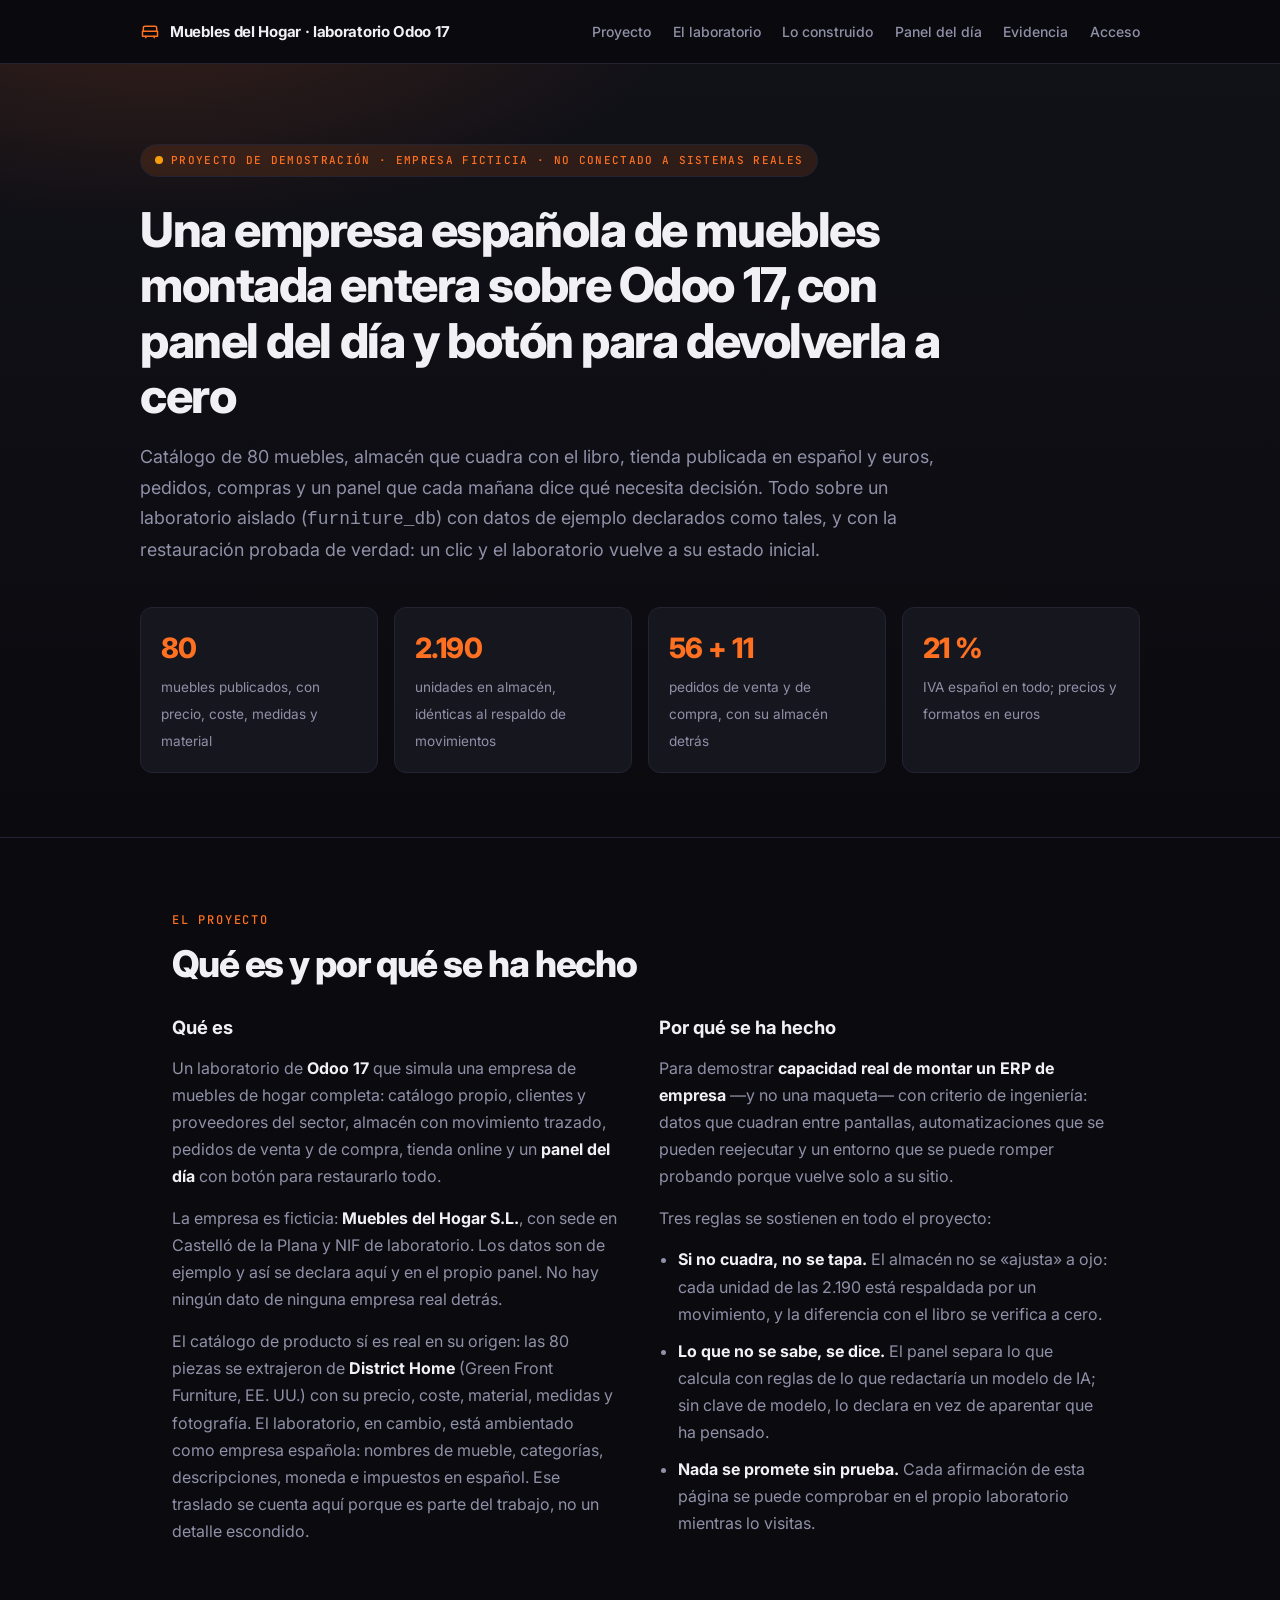
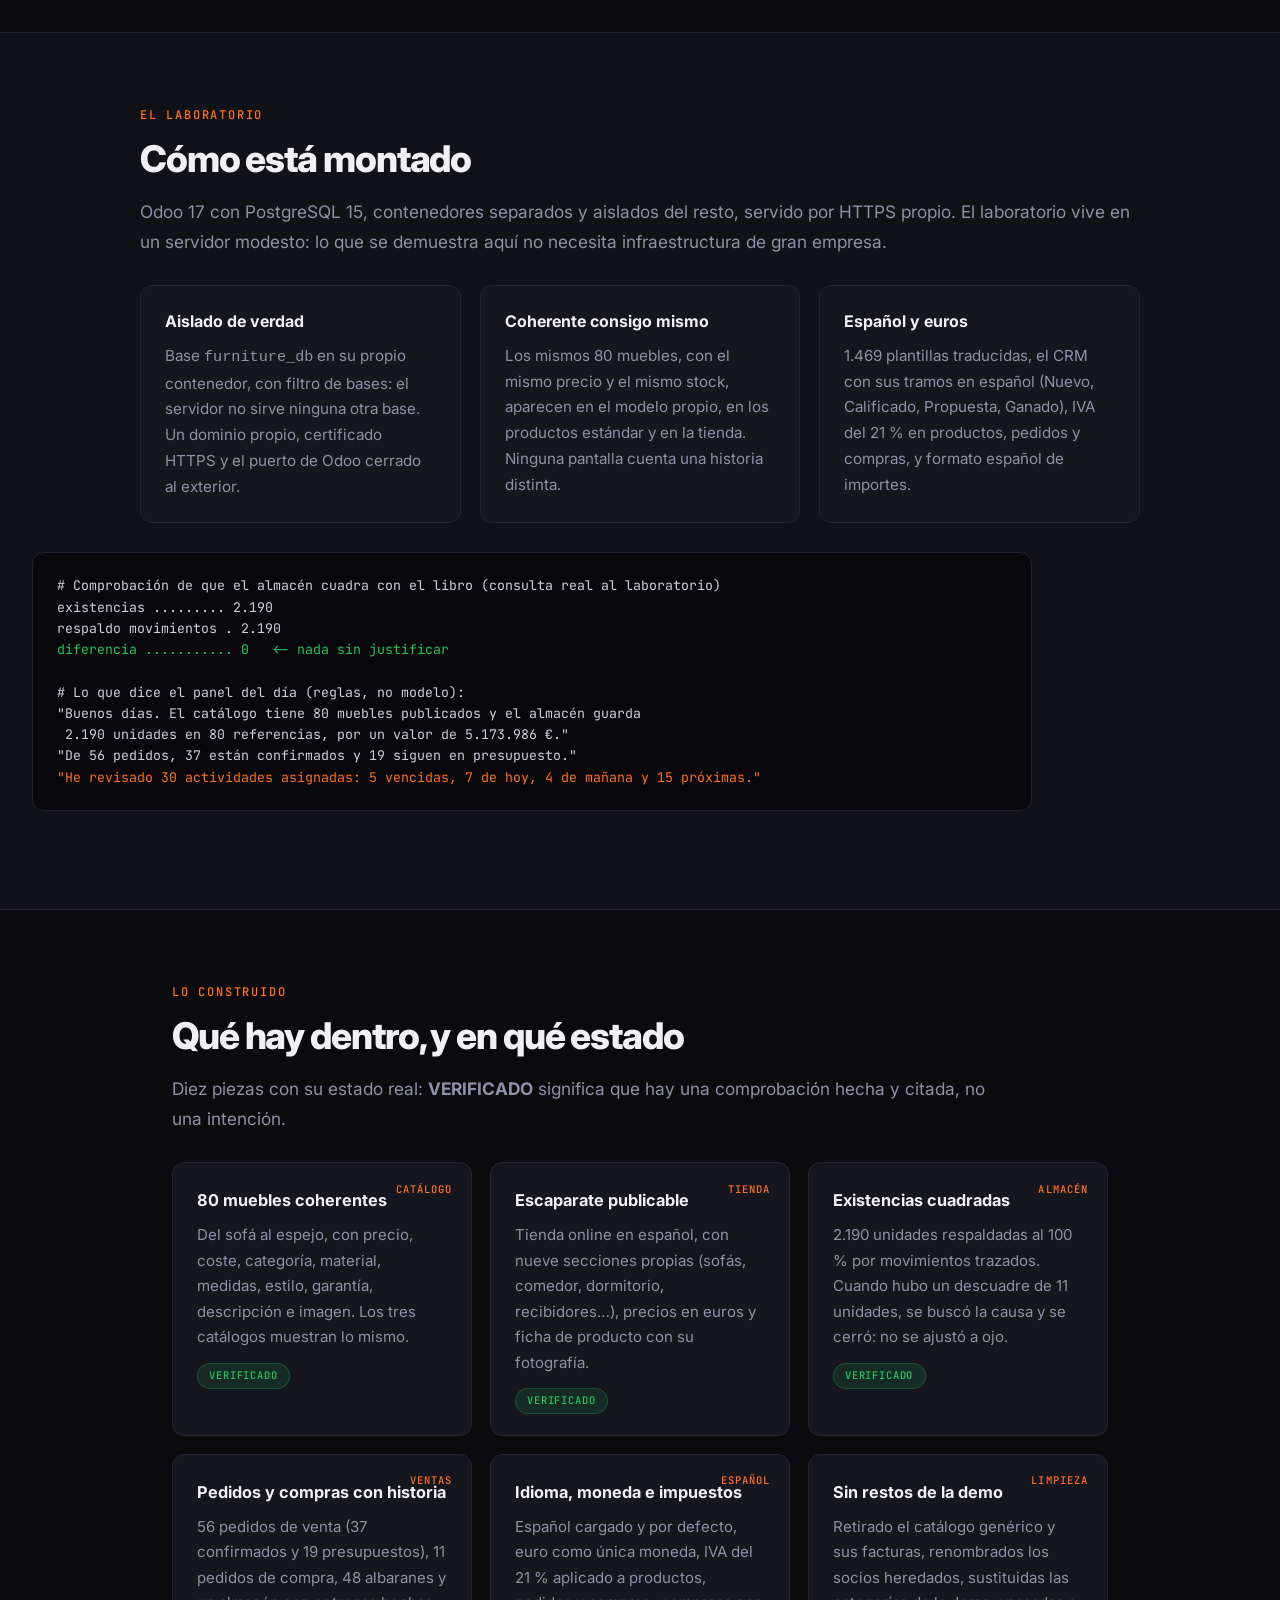
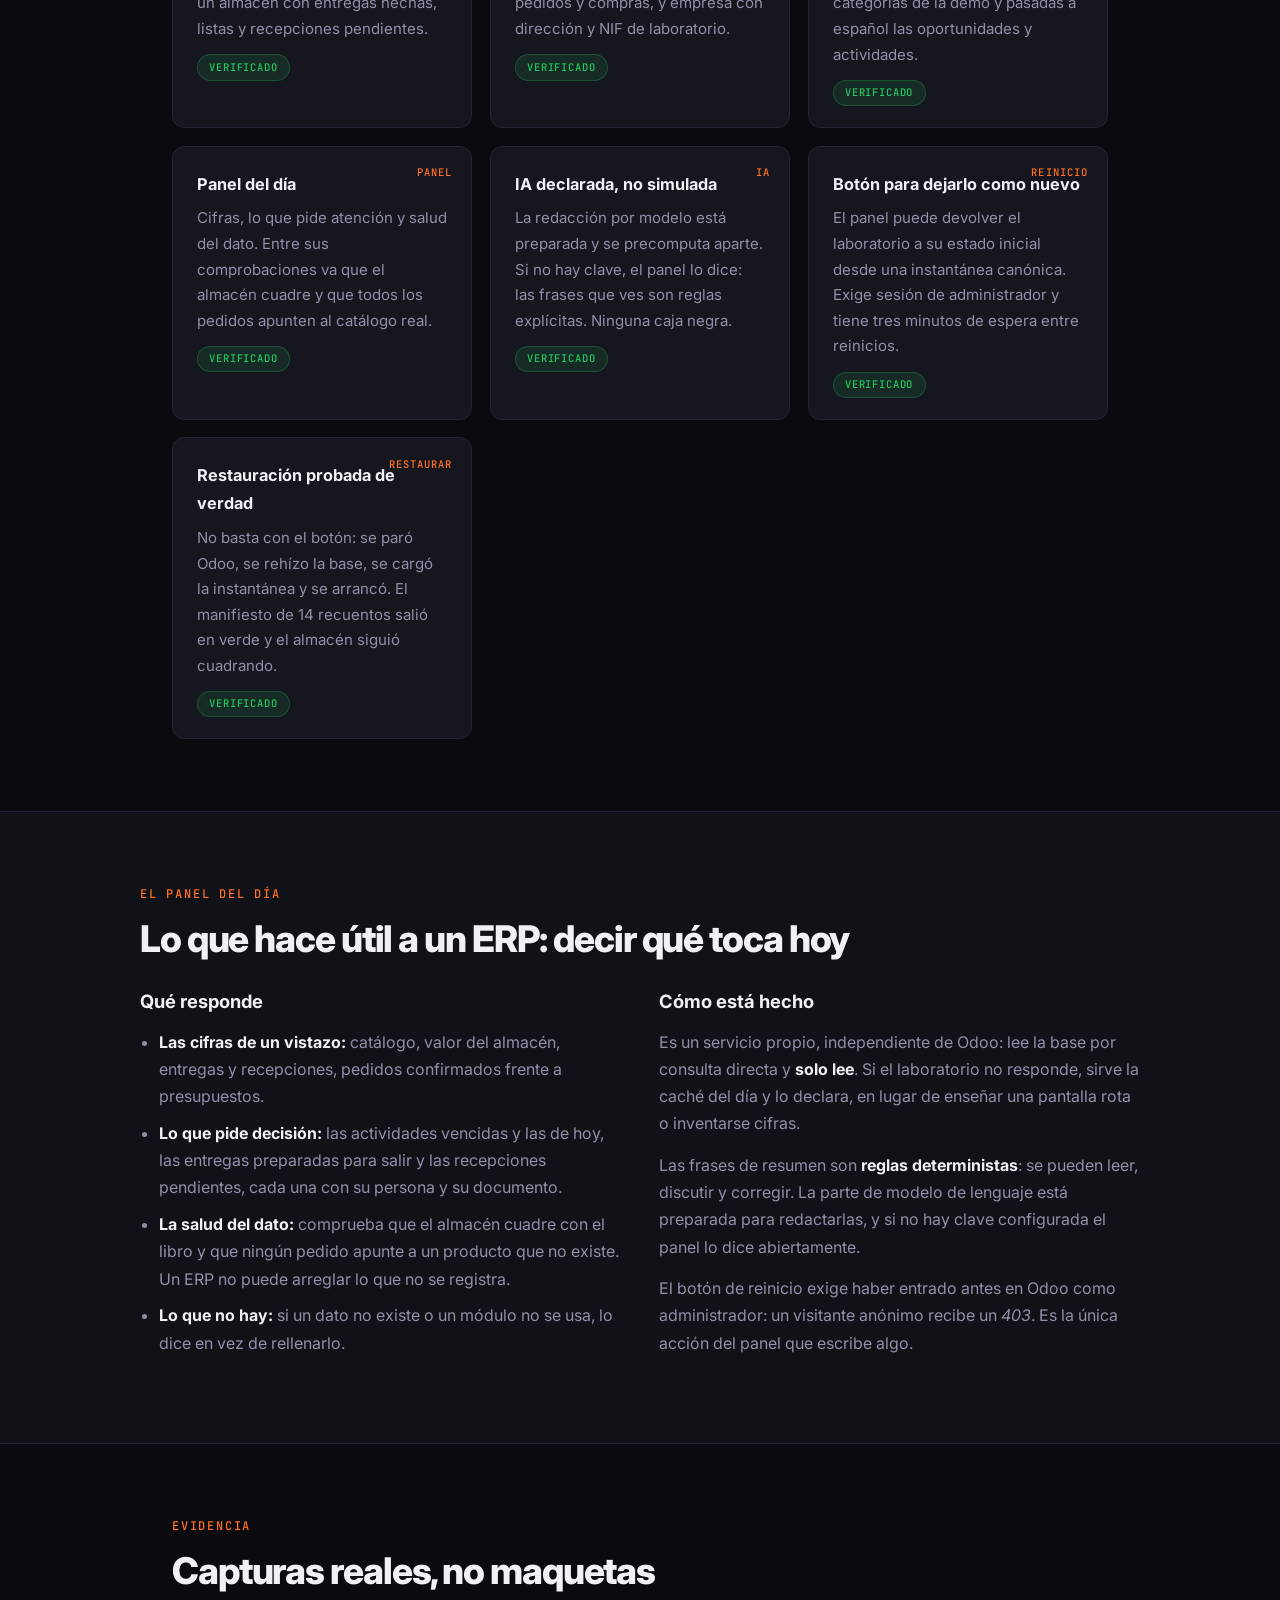
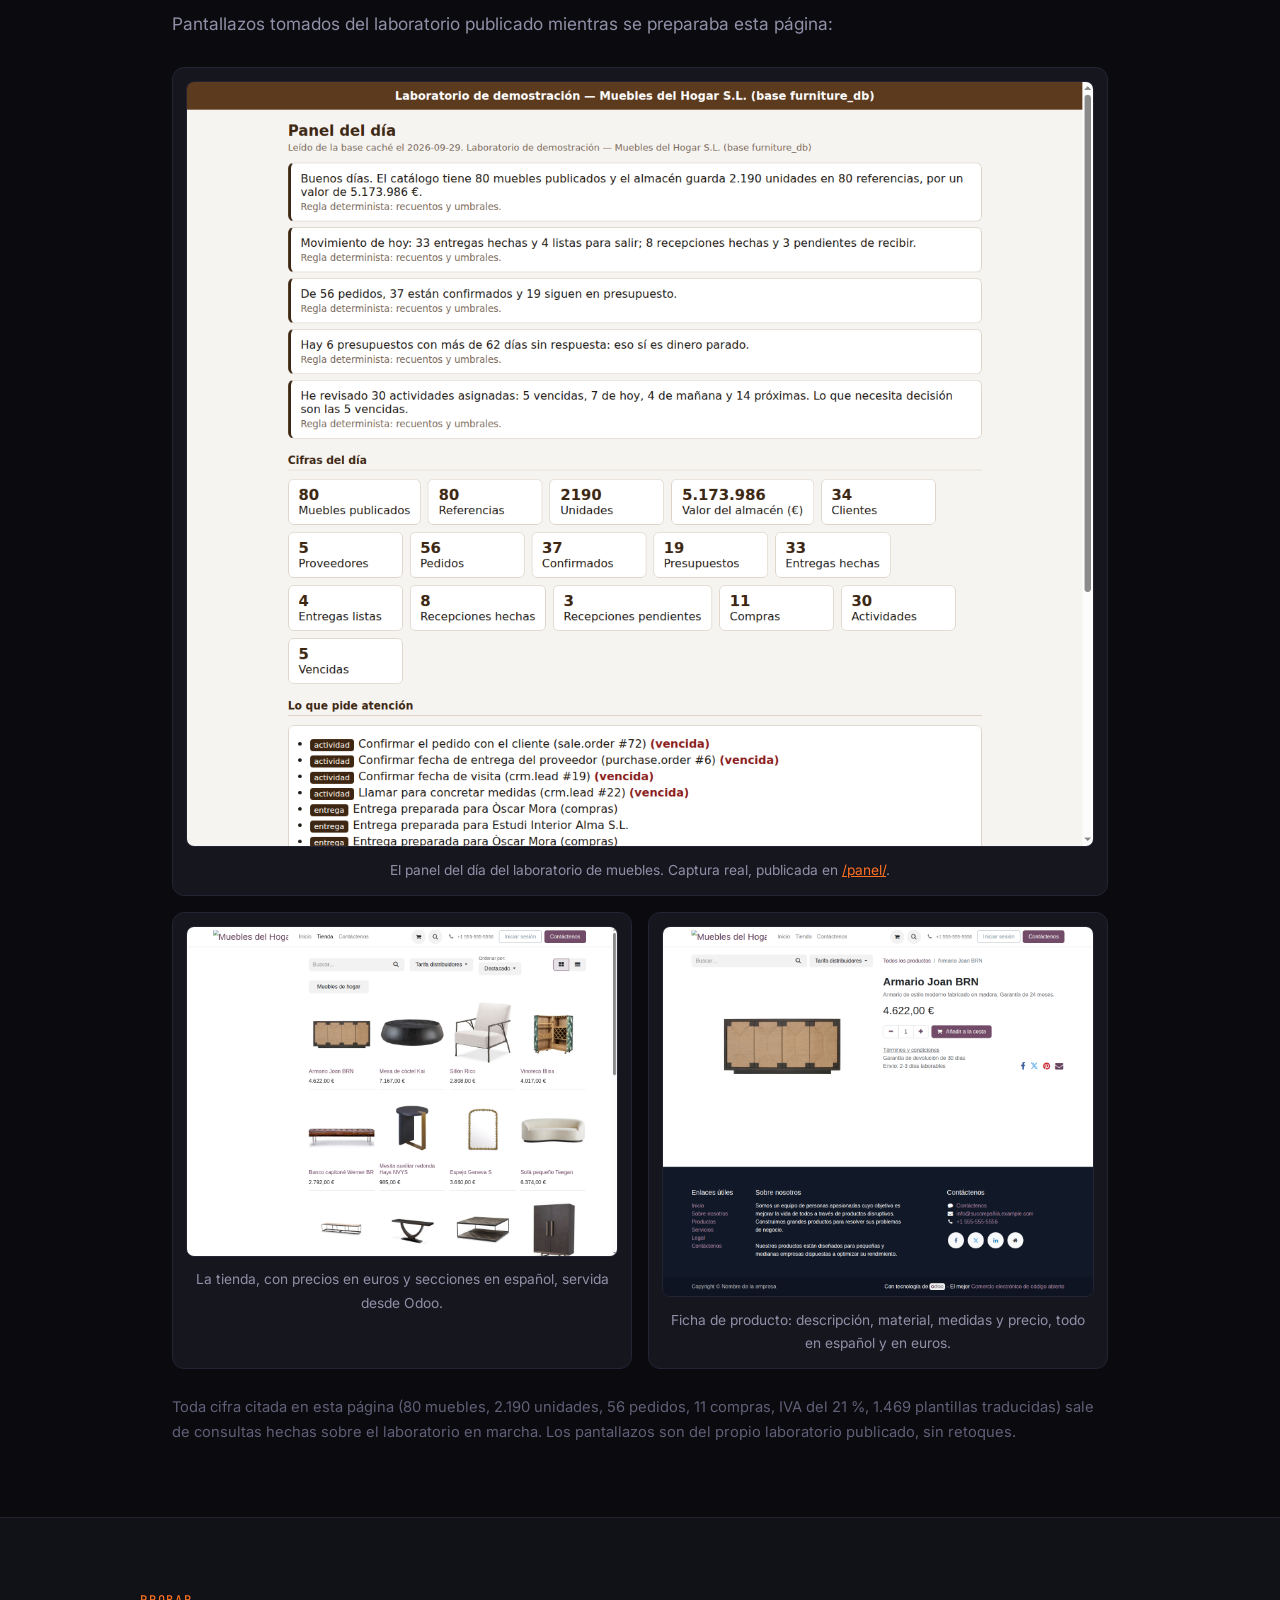
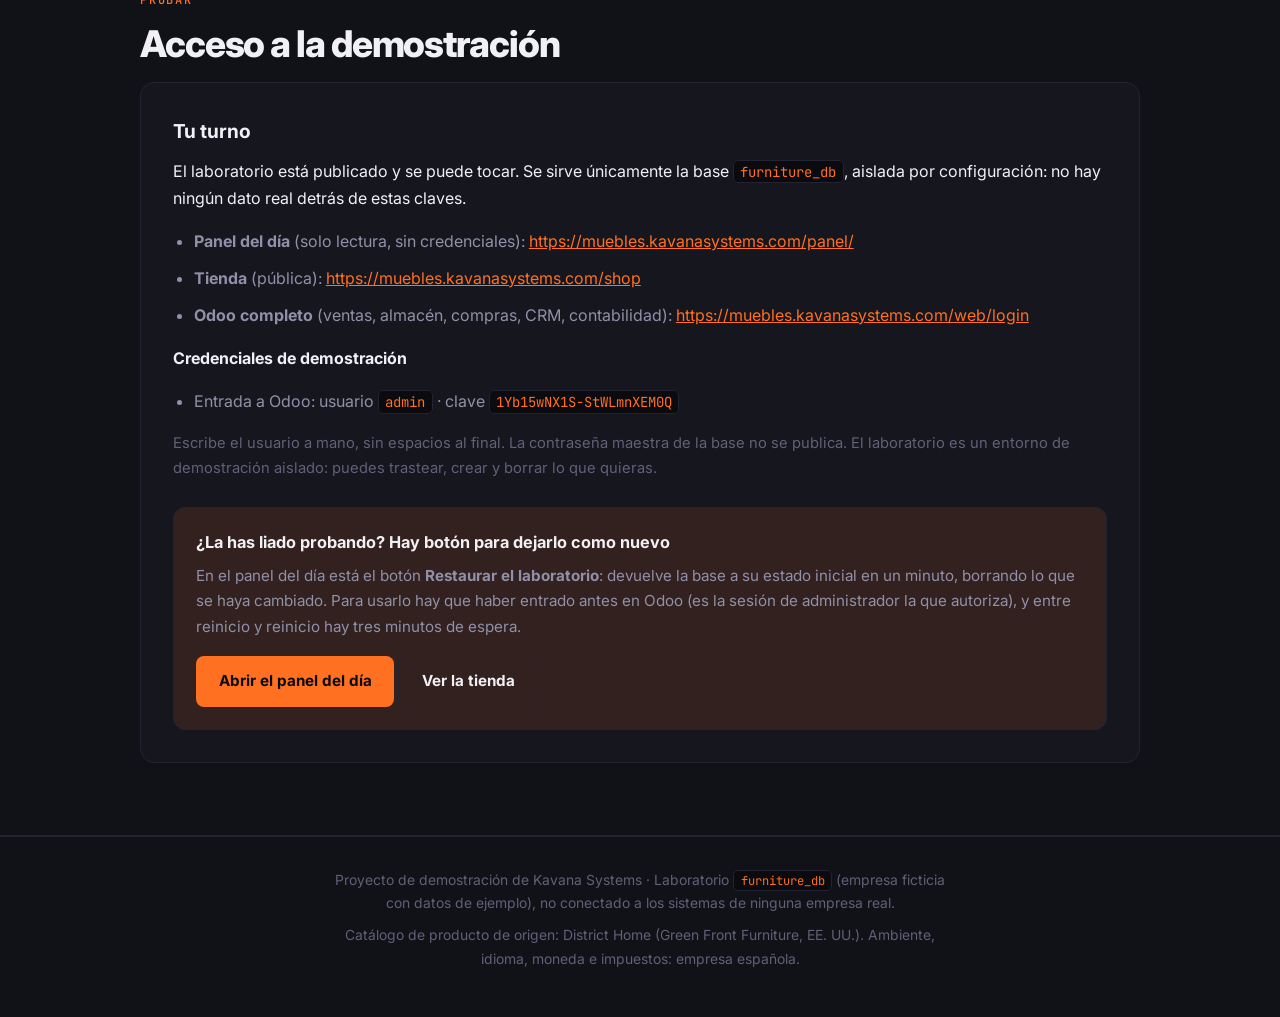
==== landing/index.html @ 6d83fb10 "feat(landing): página de proyecto con el estilo de Kavana Systems - landing/index.html y landing/sty" ====
<!DOCTYPE html>
<html lang="es">
<head>
<meta charset="UTF-8">
<meta name="viewport" content="width=device-width, initial-scale=1.0">
<title>Muebles del Hogar S.L. · Laboratorio Odoo 17 (demostración técnica)</title>
<meta name="description" content="Proyecto de demostración: una empresa española ficticia de muebles montada sobre Odoo 17 — catálogo de 80 piezas, almacén que cuadra con el libro, tienda publicada, panel del día y botón para restaurar el laboratorio.">
<link rel="preconnect" href="https://fonts.googleapis.com">
<link rel="preconnect" href="https://fonts.gstatic.com" crossorigin>
<link href="https://fonts.googleapis.com/css2?family=Inter:wght@300;400;500;600;700;800;900&family=JetBrains+Mono:wght@400;500&display=swap" rel="stylesheet">
<link rel="stylesheet" href="styles.css">
</head>
<body>

<header class="nav">
  <div class="nav-inner">
    <a class="brand" href="#">
      <svg viewBox="0 0 24 24" width="20" height="20" fill="none" stroke="currentColor" stroke-width="1.8" stroke-linecap="round" stroke-linejoin="round" aria-hidden="true"><path d="M4 11V7a2 2 0 0 1 2-2h12a2 2 0 0 1 2 2v4"/><path d="M3 11h18v6H3z"/><path d="M7 17v2M17 17v2"/></svg>
      Muebles del Hogar · laboratorio Odoo 17
    </a>
    <nav>
      <a href="#proyecto">Proyecto</a>
      <a href="#laboratorio">El laboratorio</a>
      <a href="#construido">Lo construido</a>
      <a href="#panel">Panel del día</a>
      <a href="#evidencia">Evidencia</a>
      <a href="#acceso">Acceso</a>
    </nav>
  </div>
</header>

<section class="hero">
  <div class="hero-inner">
    <p class="badge">Proyecto de demostración · empresa ficticia · no conectado a sistemas reales</p>
    <h1>Una empresa española de muebles montada entera sobre Odoo 17, con panel del día y botón para devolverla a cero</h1>
    <p class="sub">Catálogo de 80 muebles, almacén que cuadra con el libro, tienda publicada en español y euros, pedidos, compras y un panel que cada mañana dice qué necesita decisión. Todo sobre un laboratorio aislado (<code>furniture_db</code>) con datos de ejemplo declarados como tales, y con la restauración probada de verdad: un clic y el laboratorio vuelve a su estado inicial.</p>
    <div class="hero-cifras">
      <div class="cifra"><strong>80</strong><span>muebles publicados, con precio, coste, medidas y material</span></div>
      <div class="cifra"><strong>2.190</strong><span>unidades en almacén, idénticas al respaldo de movimientos</span></div>
      <div class="cifra"><strong>56 + 11</strong><span>pedidos de venta y de compra, con su almacén detrás</span></div>
      <div class="cifra"><strong>21 %</strong><span>IVA español en todo; precios y formatos en euros</span></div>
    </div>
  </div>
</section>

<section id="proyecto" class="seccion">
  <span class="sl">El proyecto</span>
  <h2>Qué es y por qué se ha hecho</h2>
  <div class="dos-columnas">
    <div>
      <h3>Qué es</h3>
      <p>Un laboratorio de <strong>Odoo 17</strong> que simula una empresa de muebles de hogar completa: catálogo propio, clientes y proveedores del sector, almacén con movimiento trazado, pedidos de venta y de compra, tienda online y un <strong>panel del día</strong> con botón para restaurarlo todo.</p>
      <p>La empresa es ficticia: <strong>Muebles del Hogar S.L.</strong>, con sede en Castelló de la Plana y NIF de laboratorio. Los datos son de ejemplo y así se declara aquí y en el propio panel. No hay ningún dato de ninguna empresa real detrás.</p>
      <p>El catálogo de producto sí es real en su origen: las 80 piezas se extrajeron de <strong>District Home</strong> (Green Front Furniture, EE. UU.) con su precio, coste, material, medidas y fotografía. El laboratorio, en cambio, está ambientado como empresa española: nombres de mueble, categorías, descripciones, moneda e impuestos en español. Ese traslado se cuenta aquí porque es parte del trabajo, no un detalle escondido.</p>
    </div>
    <div>
      <h3>Por qué se ha hecho</h3>
      <p>Para demostrar <strong>capacidad real de montar un ERP de empresa</strong> —y no una maqueta— con criterio de ingeniería: datos que cuadran entre pantallas, automatizaciones que se pueden reejecutar y un entorno que se puede romper probando porque vuelve solo a su sitio.</p>
      <p>Tres reglas se sostienen en todo el proyecto:</p>
      <ul>
        <li><strong>Si no cuadra, no se tapa.</strong> El almacén no se «ajusta» a ojo: cada unidad de las 2.190 está respaldada por un movimiento, y la diferencia con el libro se verifica a cero.</li>
        <li><strong>Lo que no se sabe, se dice.</strong> El panel separa lo que calcula con reglas de lo que redactaría un modelo de IA; sin clave de modelo, lo declara en vez de aparentar que ha pensado.</li>
        <li><strong>Nada se promete sin prueba.</strong> Cada afirmación de esta página se puede comprobar en el propio laboratorio mientras lo visitas.</li>
      </ul>
    </div>
  </div>
</section>

<section id="laboratorio" class="seccion fondo-claro">
  <span class="sl">El laboratorio</span>
  <h2>Cómo está montado</h2>
  <p class="intro">Odoo 17 con PostgreSQL 15, contenedores separados y aislados del resto, servido por HTTPS propio. El laboratorio vive en un servidor modesto: lo que se demuestra aquí no necesita infraestructura de gran empresa.</p>
  <div class="tres-columnas">
    <div class="tarjeta">
      <h4>Aislado de verdad</h4>
      <p>Base <code>furniture_db</code> en su propio contenedor, con filtro de bases: el servidor no sirve ninguna otra base. Un dominio propio, certificado HTTPS y el puerto de Odoo cerrado al exterior.</p>
    </div>
    <div class="tarjeta">
      <h4>Coherente consigo mismo</h4>
      <p>Los mismos 80 muebles, con el mismo precio y el mismo stock, aparecen en el modelo propio, en los productos estándar y en la tienda. Ninguna pantalla cuenta una historia distinta.</p>
    </div>
    <div class="tarjeta">
      <h4>Español y euros</h4>
      <p>1.469 plantillas traducidas, el CRM con sus tramos en español (Nuevo, Calificado, Propuesta, Ganado), IVA del 21 % en productos, pedidos y compras, y formato español de importes.</p>
    </div>
  </div>

  <div class="codigo">
<pre># Comprobación de que el almacén cuadra con el libro (consulta real al laboratorio)
existencias ......... 2.190
respaldo movimientos . 2.190
<span class="ok">diferencia ........... 0   <- nada sin justificar</span>

# Lo que dice el panel del día (reglas, no modelo):
"Buenos días. El catálogo tiene 80 muebles publicados y el almacén guarda
 2.190 unidades en 80 referencias, por un valor de 5.173.986 €."
"De 56 pedidos, 37 están confirmados y 19 siguen en presupuesto."
<span class="hi">"He revisado 30 actividades asignadas: 5 vencidas, 7 de hoy, 4 de mañana y 15 próximas."</span></pre>
  </div>
</section>

<section id="construido" class="seccion">
  <span class="sl">Lo construido</span>
  <h2>Qué hay dentro, y en qué estado</h2>
  <p class="intro">Diez piezas con su estado real: <strong>VERIFICADO</strong> significa que hay una comprobación hecha y citada, no una intención.</p>
  <div class="grid">
    <div class="ficha"><span class="etiqueta">CATÁLOGO</span><h4>80 muebles coherentes</h4><p>Del sofá al espejo, con precio, coste, categoría, material, medidas, estilo, garantía, descripción e imagen. Los tres catálogos muestran lo mismo.</p><span class="estado">VERIFICADO</span></div>
    <div class="ficha"><span class="etiqueta">TIENDA</span><h4>Escaparate publicable</h4><p>Tienda online en español, con nueve secciones propias (sofás, comedor, dormitorio, recibidores…), precios en euros y ficha de producto con su fotografía.</p><span class="estado">VERIFICADO</span></div>
    <div class="ficha"><span class="etiqueta">ALMACÉN</span><h4>Existencias cuadradas</h4><p>2.190 unidades respaldadas al 100 % por movimientos trazados. Cuando hubo un descuadre de 11 unidades, se buscó la causa y se cerró: no se ajustó a ojo.</p><span class="estado">VERIFICADO</span></div>
    <div class="ficha"><span class="etiqueta">VENTAS</span><h4>Pedidos y compras con historia</h4><p>56 pedidos de venta (37 confirmados y 19 presupuestos), 11 pedidos de compra, 48 albaranes y un almacén con entregas hechas, listas y recepciones pendientes.</p><span class="estado">VERIFICADO</span></div>
    <div class="ficha"><span class="etiqueta">ESPAÑOL</span><h4>Idioma, moneda e impuestos</h4><p>Español cargado y por defecto, euro como única moneda, IVA del 21 % aplicado a productos, pedidos y compras, y empresa con dirección y NIF de laboratorio.</p><span class="estado">VERIFICADO</span></div>
    <div class="ficha"><span class="etiqueta">LIMPIEZA</span><h4>Sin restos de la demo</h4><p>Retirado el catálogo genérico y sus facturas, renombrados los socios heredados, sustituidas las categorías de la demo y pasadas a español las oportunidades y actividades.</p><span class="estado">VERIFICADO</span></div>
    <div class="ficha"><span class="etiqueta">PANEL</span><h4>Panel del día</h4><p>Cifras, lo que pide atención y salud del dato. Entre sus comprobaciones va que el almacén cuadre y que todos los pedidos apunten al catálogo real.</p><span class="estado">VERIFICADO</span></div>
    <div class="ficha"><span class="etiqueta">IA</span><h4>IA declarada, no simulada</h4><p>La redacción por modelo está preparada y se precomputa aparte. Si no hay clave, el panel lo dice: las frases que ves son reglas explícitas. Ninguna caja negra.</p><span class="estado">VERIFICADO</span></div>
    <div class="ficha"><span class="etiqueta">REINICIO</span><h4>Botón para dejarlo como nuevo</h4><p>El panel puede devolver el laboratorio a su estado inicial desde una instantánea canónica. Exige sesión de administrador y tiene tres minutos de espera entre reinicios.</p><span class="estado">VERIFICADO</span></div>
    <div class="ficha"><span class="etiqueta">RESTAURAR</span><h4>Restauración probada de verdad</h4><p>No basta con el botón: se paró Odoo, se rehízo la base, se cargó la instantánea y se arrancó. El manifiesto de 14 recuentos salió en verde y el almacén siguió cuadrando.</p><span class="estado">VERIFICADO</span></div>
  </div>
</section>

<section id="panel" class="seccion fondo-claro">
  <span class="sl">El panel del día</span>
  <h2>Lo que hace útil a un ERP: decir qué toca hoy</h2>
  <div class="dos-columnas">
    <div>
      <h3>Qué responde</h3>
      <ul>
        <li><strong>Las cifras de un vistazo:</strong> catálogo, valor del almacén, entregas y recepciones, pedidos confirmados frente a presupuestos.</li>
        <li><strong>Lo que pide decisión:</strong> las actividades vencidas y las de hoy, las entregas preparadas para salir y las recepciones pendientes, cada una con su persona y su documento.</li>
        <li><strong>La salud del dato:</strong> comprueba que el almacén cuadre con el libro y que ningún pedido apunte a un producto que no existe. Un ERP no puede arreglar lo que no se registra.</li>
        <li><strong>Lo que no hay:</strong> si un dato no existe o un módulo no se usa, lo dice en vez de rellenarlo.</li>
      </ul>
    </div>
    <div>
      <h3>Cómo está hecho</h3>
      <p>Es un servicio propio, independiente de Odoo: lee la base por consulta directa y <strong>solo lee</strong>. Si el laboratorio no responde, sirve la caché del día y lo declara, en lugar de enseñar una pantalla rota o inventarse cifras.</p>
      <p>Las frases de resumen son <strong>reglas deterministas</strong>: se pueden leer, discutir y corregir. La parte de modelo de lenguaje está preparada para redactarlas, y si no hay clave configurada el panel lo dice abiertamente.</p>
      <p>El botón de reinicio exige haber entrado antes en Odoo como administrador: un visitante anónimo recibe un <em>403</em>. Es la única acción del panel que escribe algo.</p>
    </div>
  </div>
</section>

<section id="evidencia" class="seccion">
  <span class="sl">Evidencia</span>
  <h2>Capturas reales, no maquetas</h2>
  <p class="intro">Pantallazos tomados del laboratorio publicado mientras se preparaba esta página:</p>
  <div class="galeria">
    <figure>
      <img src="assets/captura-panel-dia-20260929.png" alt="Captura real del panel del día del laboratorio de muebles: cifras del catálogo y del almacén, lo que pide atención y salud del dato">
      <figcaption>El panel del día del laboratorio de muebles. Captura real, publicada en <a href="/panel/" target="_blank" rel="noopener">/panel/</a>.</figcaption>
    </figure>
    <figure>
      <img src="assets/captura-tienda-20260929.png" alt="Captura real de la tienda del laboratorio: muebles con precios en euros y secciones en español">
      <figcaption>La tienda, con precios en euros y secciones en español, servida desde Odoo.</figcaption>
    </figure>
    <figure>
      <img src="assets/captura-ficha-20260929.png" alt="Captura real de la ficha de un producto del catálogo, con su descripción en español, medidas, material y precio en euros">
      <figcaption>Ficha de producto: descripción, material, medidas y precio, todo en español y en euros.</figcaption>
    </figure>
  </div>
  <p class="nota">Toda cifra citada en esta página (80 muebles, 2.190 unidades, 56 pedidos, 11 compras, IVA del 21 %, 1.469 plantillas traducidas) sale de consultas hechas sobre el laboratorio en marcha. Los pantallazos son del propio laboratorio publicado, sin retoques.</p>
</section>

<section id="acceso" class="seccion fondo-claro">
  <span class="sl">Probar</span>
  <h2>Acceso a la demostración</h2>
  <div class="demo-box">
    <h3>Tu turno</h3>
    <p>El laboratorio está publicado y se puede tocar. Se sirve únicamente la base <code>furniture_db</code>, aislada por configuración: no hay ningún dato real detrás de estas claves.</p>
    <ul>
      <li><strong>Panel del día</strong> (solo lectura, sin credenciales): <a href="/panel/" target="_blank" rel="noopener">https://muebles.kavanasystems.com/panel/</a></li>
      <li><strong>Tienda</strong> (pública): <a href="/shop" target="_blank" rel="noopener">https://muebles.kavanasystems.com/shop</a></li>
      <li><strong>Odoo completo</strong> (ventas, almacén, compras, CRM, contabilidad): <a href="/web/login" target="_blank" rel="noopener">https://muebles.kavanasystems.com/web/login</a></li>
    </ul>
    <h4>Credenciales de demostración</h4>
    <ul>
      <li>Entrada a Odoo: usuario <code>admin</code> · clave <code>1Yb15wNX1S-StWLmnXEM0Q</code></li>
    </ul>
    <p class="nota">Escribe el usuario a mano, sin espacios al final. La contraseña maestra de la base no se publica. El laboratorio es un entorno de demostración aislado: puedes trastear, crear y borrar lo que quieras.</p>
    <div class="reinicio-landing">
      <h4>¿La has liado probando? Hay botón para dejarlo como nuevo</h4>
      <p>En el panel del día está el botón <strong>Restaurar el laboratorio</strong>: devuelve la base a su estado inicial en un minuto, borrando lo que se haya cambiado. Para usarlo hay que haber entrado antes en Odoo (es la sesión de administrador la que autoriza), y entre reinicio y reinicio hay tres minutos de espera.</p>
      <a class="boton" href="/panel/" target="_blank" rel="noopener">Abrir el panel del día</a>
      <a class="boton secundario" href="/shop" target="_blank" rel="noopener">Ver la tienda</a>
    </div>
  </div>
</section>

<footer>
  <p>Proyecto de demostración de Kavana Systems · Laboratorio <code>furniture_db</code> (empresa ficticia con datos de ejemplo), no conectado a los sistemas de ninguna empresa real.</p>
  <p>Catálogo de producto de origen: District Home (Green Front Furniture, EE. UU.). Ambiente, idioma, moneda e impuestos: empresa española.</p>
</footer>

</body>
</html>
---- landing/styles.css ----
/* ==========================================================================
   Landing · Muebles del Hogar S.L. (laboratorio Odoo 17)
   Estilo Kavana Systems: tema oscuro, naranja corporativo, Inter + JetBrains Mono
   ========================================================================== */

:root {
  --bg: #0a0a0f;
  --bg2: #111118;
  --card: #16161f;
  --border: #232333;
  --text: #f0f0f5;
  --text2: #9090a8;
  --muted: #606078;
  --orange: #ff7020;
  --orange2: #cc5210;
  --orange-s: rgba(255, 112, 32, 0.12);
  --green: #22c55e;
  --green-s: rgba(34, 197, 94, 0.12);
  --amber: #f59e0b;
  --radius: 12px;
  --rsm: 8px;
  --mono: 'JetBrains Mono', ui-monospace, monospace;
  --w: 1000px;
}

*, *::before, *::after { margin: 0; padding: 0; box-sizing: border-box; }
html { scroll-behavior: smooth; }
body {
  font-family: 'Inter', -apple-system, BlinkMacSystemFont, 'Segoe UI', Roboto, sans-serif;
  background: var(--bg);
  color: var(--text);
  line-height: 1.7;
  -webkit-font-smoothing: antialiased;
}
a { color: var(--orange); }

/* ---------- Navegación ---------- */
.nav {
  position: sticky; top: 0; z-index: 100;
  background: rgba(10, 10, 15, 0.9);
  backdrop-filter: blur(20px);
  border-bottom: 1px solid var(--border);
  padding: 0 2rem; height: 64px;
  display: flex; align-items: center;
}
.nav-inner {
  width: 100%; max-width: var(--w); margin: 0 auto;
  display: flex; align-items: center; justify-content: space-between; gap: 1rem; flex-wrap: wrap;
}
.brand { display: flex; align-items: center; gap: 10px; color: var(--text); font-weight: 700; font-size: 15px; letter-spacing: -0.02em; text-decoration: none; }
.brand svg { color: var(--orange); flex-shrink: 0; }
.nav nav { display: flex; gap: 1.35rem; flex-wrap: wrap; }
.nav nav a { color: var(--text2); text-decoration: none; font-size: 14px; font-weight: 500; transition: color .2s; }
.nav nav a:hover { color: var(--orange); }

/* ---------- Hero ---------- */
.hero {
  padding: 5rem 2rem 4rem;
  background:
    radial-gradient(900px 400px at 12% -10%, rgba(255, 112, 32, 0.16), transparent 60%),
    linear-gradient(180deg, var(--bg2) 0%, var(--bg) 100%);
  border-bottom: 1px solid var(--border);
}
.hero-inner { max-width: var(--w); margin: 0 auto; }
.badge {
  display: inline-flex; align-items: center; gap: 8px;
  background: var(--orange-s); border: 1px solid var(--border); color: var(--orange);
  padding: 6px 14px; border-radius: 100px;
  font-family: var(--mono); font-size: 11px; font-weight: 500;
  text-transform: uppercase; letter-spacing: .12em; margin-bottom: 1.6rem;
}
.badge::before { content: ''; width: 8px; height: 8px; border-radius: 50%; background: var(--amber); animation: pulso 2s infinite; }
@keyframes pulso { 0%, 100% { opacity: 1; } 50% { opacity: .35; } }
.hero h1 { font-size: clamp(1.9rem, 4vw, 3rem); font-weight: 800; letter-spacing: -.03em; line-height: 1.15; margin-bottom: 1.2rem; max-width: 26ch; }
.hero .sub { font-size: 1.12rem; color: var(--text2); max-width: 74ch; }
.hero-cifras { display: grid; grid-template-columns: repeat(auto-fit, minmax(180px, 1fr)); gap: 1rem; margin-top: 2.6rem; }
.cifra { background: var(--card); border: 1px solid var(--border); border-radius: var(--radius); padding: 1.1rem 1.25rem; }
.cifra strong { display: block; font-size: 1.75rem; font-weight: 800; letter-spacing: -.02em; color: var(--orange); }
.cifra span { font-size: .85rem; color: var(--text2); }

/* ---------- Secciones ---------- */
.seccion { max-width: var(--w); margin: 0 auto; padding: 4.5rem 2rem; }
.seccion h2 { font-size: clamp(1.6rem, 3.2vw, 2.3rem); font-weight: 800; letter-spacing: -.03em; line-height: 1.2; margin-bottom: 1rem; }
.sl { display: block; font-family: var(--mono); font-size: 12px; font-weight: 500; color: var(--orange); text-transform: uppercase; letter-spacing: .15em; margin-bottom: .75rem; }
.intro { font-size: 1.08rem; color: var(--text2); max-width: 74ch; margin-bottom: 1.8rem; }
.fondo-claro { background: var(--bg2); border-top: 1px solid var(--border); border-bottom: 1px solid var(--border); max-width: none; }
.fondo-claro > * { max-width: var(--w); margin-left: auto; margin-right: auto; }

.dos-columnas { display: grid; grid-template-columns: 1fr 1fr; gap: 2.4rem; }
.dos-columnas h3 { font-size: 1.15rem; font-weight: 700; margin-bottom: .7rem; }
.dos-columnas p { margin-bottom: .9rem; color: var(--text2); }
.dos-columnas p strong, .dos-columnas li strong { color: var(--text); }
.dos-columnas ul { padding-left: 1.2rem; display: grid; gap: .6rem; color: var(--text2); }
h2 + .dos-columnas, h2 + .grid, h2 + .tres-columnas { margin-top: 1.6rem; }

.tres-columnas { display: grid; grid-template-columns: repeat(auto-fit, minmax(250px, 1fr)); gap: 1.2rem; margin-bottom: 1.8rem; }
.tarjeta { background: var(--card); border: 1px solid var(--border); border-radius: var(--radius); padding: 1.4rem 1.5rem; }
.tarjeta h4 { font-size: 1rem; margin-bottom: .45rem; }
.tarjeta p { font-size: .95rem; color: var(--text2); }

.grid { display: grid; grid-template-columns: repeat(auto-fit, minmax(290px, 1fr)); gap: 1.1rem; }
.ficha { position: relative; background: var(--card); border: 1px solid var(--border); border-radius: var(--radius); padding: 1.5rem 1.5rem 1.3rem; transition: border-color .25s, transform .25s; }
.ficha:hover { border-color: var(--orange2); transform: translateY(-2px); }
.ficha h4 { font-size: 1.02rem; margin-bottom: .45rem; }
.ficha p { font-size: .94rem; color: var(--text2); }
.etiqueta { position: absolute; top: 1.1rem; right: 1.2rem; font-family: var(--mono); font-size: 10.5px; font-weight: 500; color: var(--orange); letter-spacing: .1em; }
.estado { display: inline-block; margin-top: .8rem; background: var(--green-s); border: 1px solid rgba(34,197,94,.25); color: var(--green); border-radius: 100px; font-family: var(--mono); font-size: 10.5px; font-weight: 500; padding: .2rem .7rem; letter-spacing: .08em; }
.estado.aviso { background: var(--orange-s); border-color: rgba(255,112,32,.3); color: var(--orange); }

/* ---------- Código ---------- */
.codigo { background: #08080c; border: 1px solid var(--border); border-radius: var(--radius); padding: 1.4rem 1.5rem; overflow-x: auto; margin: 1.6rem 0; }
.codigo pre { font-family: var(--mono); font-size: .83rem; line-height: 1.6; color: #cfcfdd; white-space: pre; }
.codigo .ok { color: var(--green); }
.codigo .hi { color: var(--orange); }

/* ---------- Galería ---------- */
.galeria { display: grid; grid-template-columns: 1fr 1fr; gap: 1rem; margin: 1.6rem 0; }
.galeria figure { background: var(--card); border: 1px solid var(--border); border-radius: var(--radius); padding: .8rem; margin: 0; }
.galeria figure:first-child { grid-column: 1 / -1; }
.galeria img { width: 100%; border-radius: var(--rsm); border: 1px solid var(--border); display: block; }
.galeria figcaption { font-size: .86rem; color: var(--text2); margin-top: .7rem; text-align: center; }
.nota { font-size: .92rem; color: var(--muted); }

/* ---------- Acceso demo ---------- */
.demo-box { background: var(--card); border: 1px solid var(--border); border-radius: 14px; padding: 2rem; }
.demo-box h3 { font-size: 1.2rem; margin-bottom: .6rem; }
.demo-box ul { padding-left: 1.3rem; display: grid; gap: .6rem; margin: 1rem 0; color: var(--text2); }
.demo-box code, .nota code, footer code { font-family: var(--mono); font-size: .87em; background: var(--bg); border: 1px solid var(--border); border-radius: 5px; padding: .1rem .4rem; color: var(--orange); }
.botones { display: flex; gap: .8rem; flex-wrap: wrap; margin-top: 1.2rem; }
.boton { display: inline-block; background: var(--orange); color: #0a0a0f; padding: .8rem 1.4rem; border-radius: var(--rsm); text-decoration: none; font-weight: 700; font-size: .95rem; transition: background .2s; }
.boton:hover { background: #ff8b4a; }
.boton.secundario { background: transparent; border: 1px solid var(--border); color: var(--text); }
.boton.secundario:hover { border-color: var(--orange); color: var(--orange); }
.reinicio-landing { background: var(--orange-s); border: 1px solid var(--border); border-radius: var(--radius); padding: 1.3rem 1.4rem; margin-top: 1.6rem; }
.reinicio-landing h4 { margin: 0 0 .4rem; font-size: 1.02rem; }
.reinicio-landing p { color: var(--text2); font-size: .95rem; margin-bottom: .9rem; }

/* ---------- Pie ---------- */
footer { border-top: 1px solid var(--border); background: var(--bg2); color: var(--muted); text-align: center; padding: 2rem 2rem 2.5rem; font-size: .87rem; }
footer p { max-width: 70ch; margin: 0 auto .5rem; }

@media (max-width: 800px) {
  .nav { height: auto; padding: .8rem 1.2rem; }
  .nav nav { gap: 1rem; }
  .hero, .seccion { padding-left: 1.2rem; padding-right: 1.2rem; }
  .dos-columnas { grid-template-columns: 1fr; gap: 1.8rem; }
  .galeria { grid-template-columns: 1fr; }
}
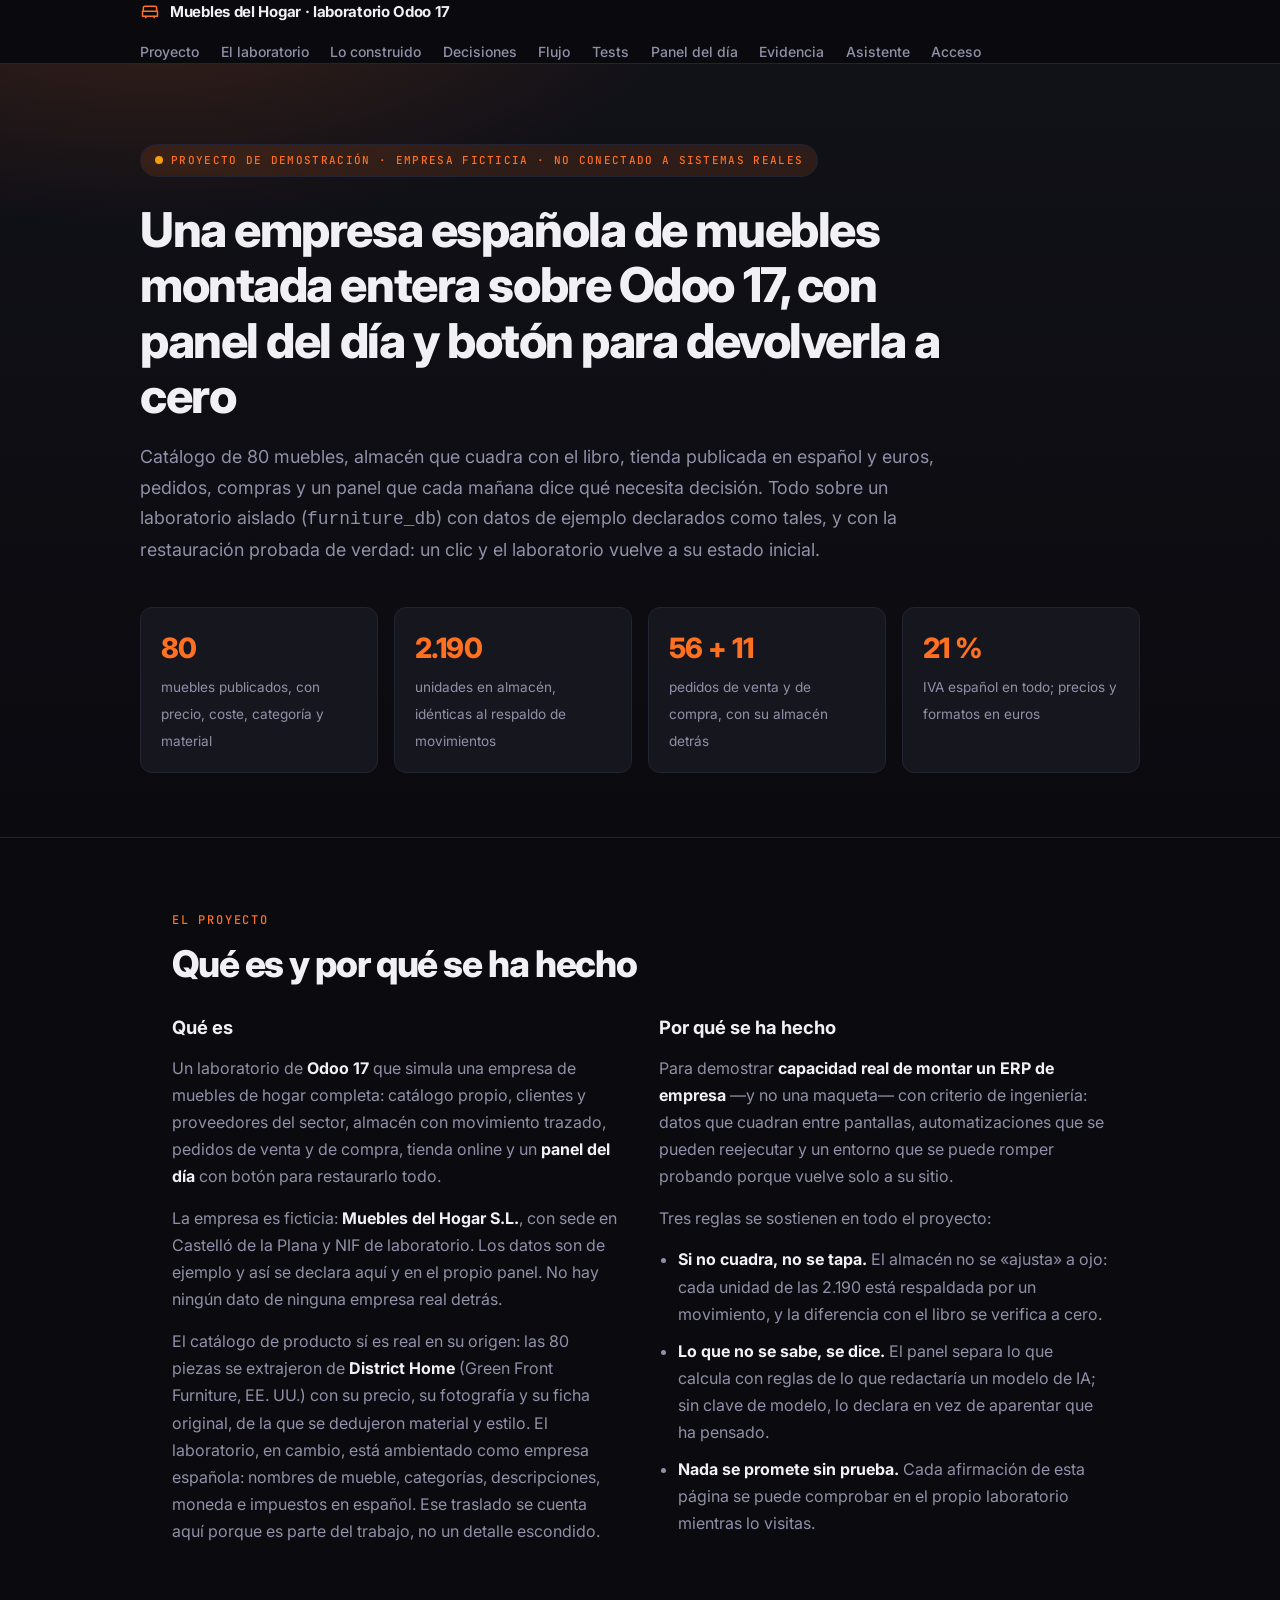
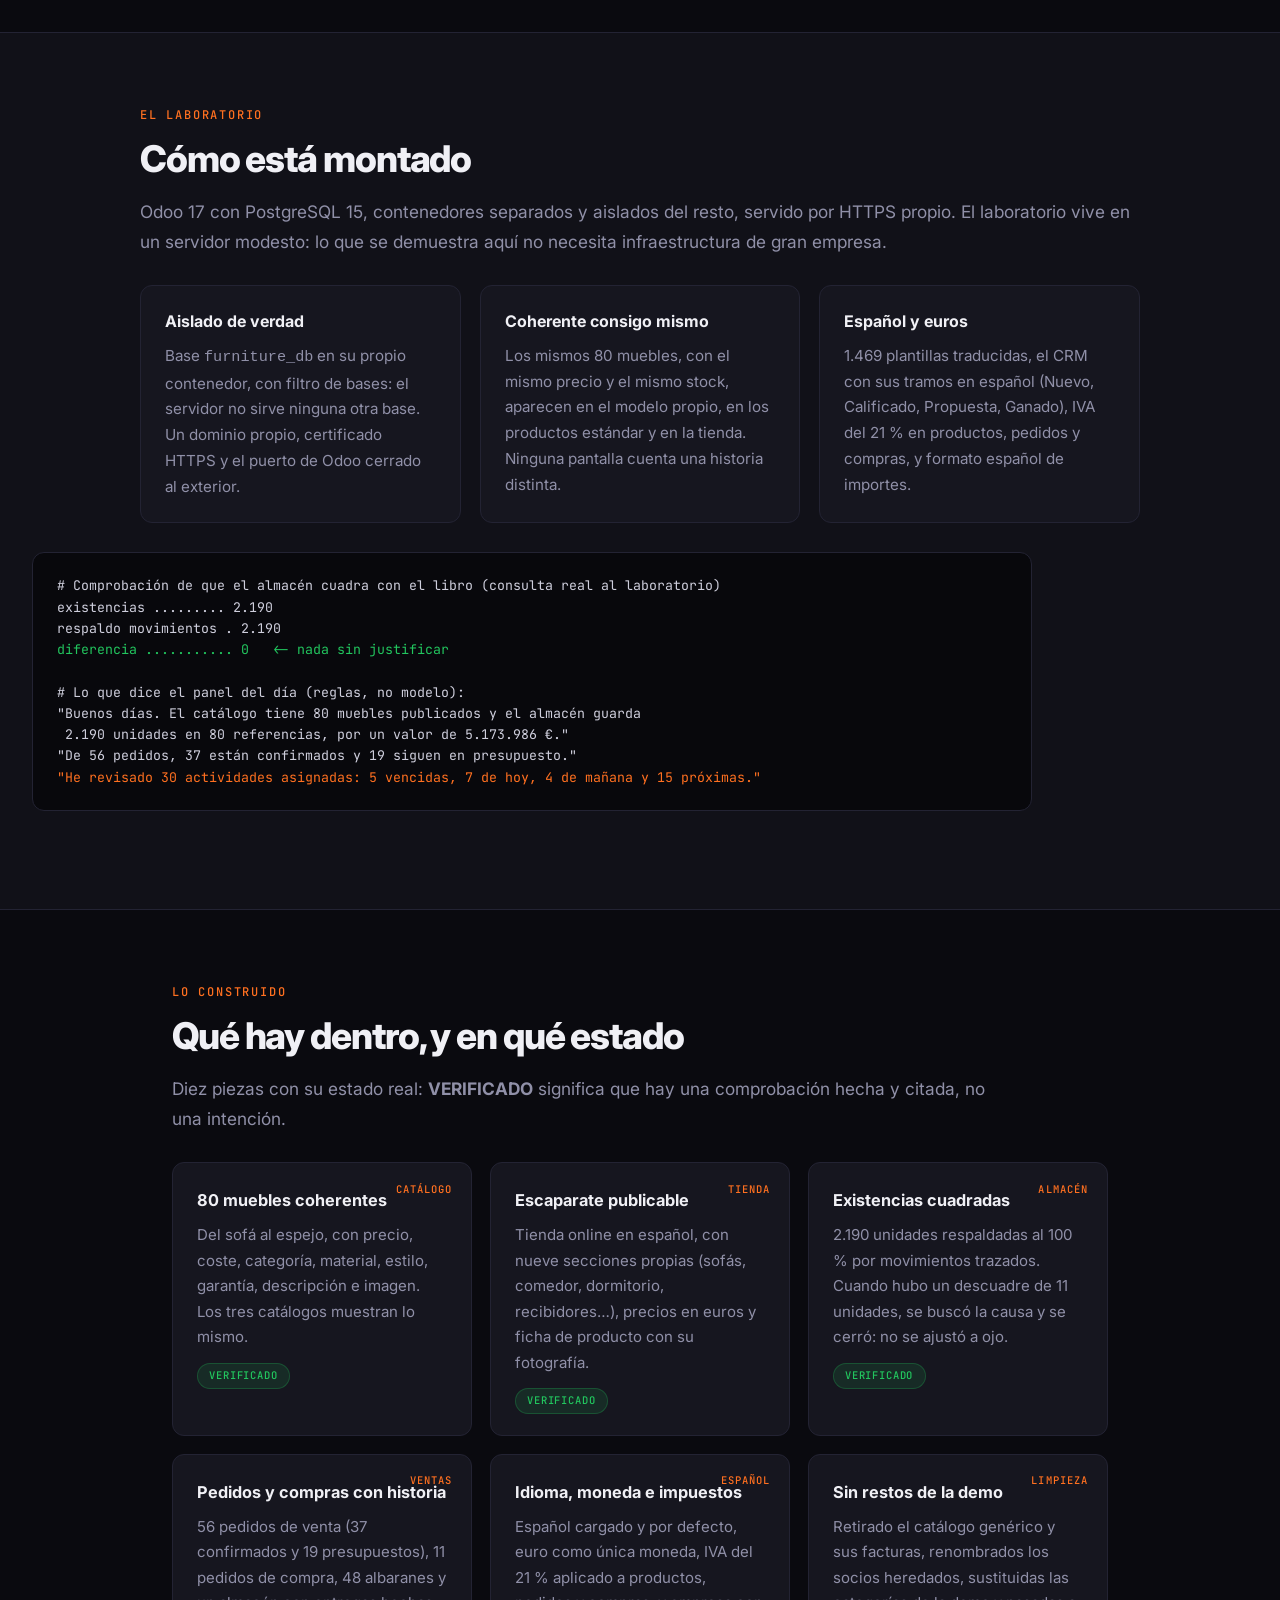
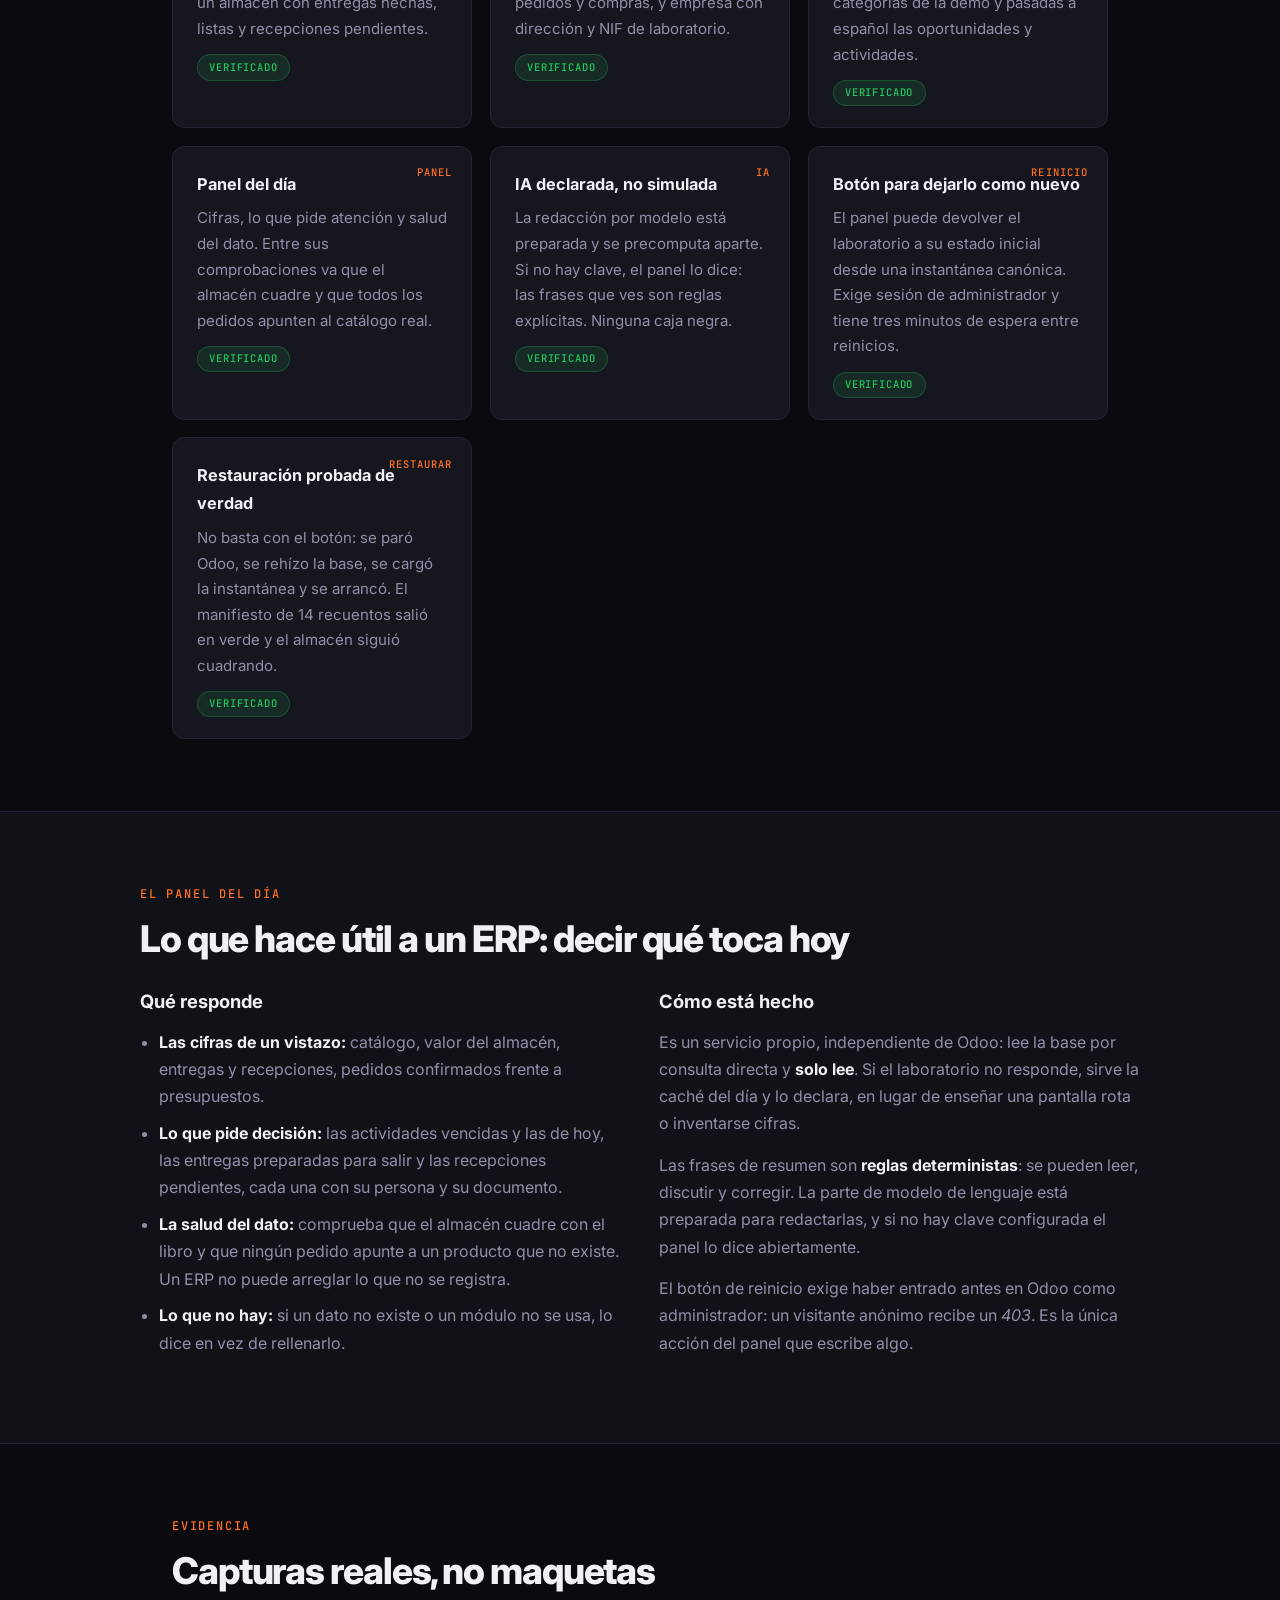
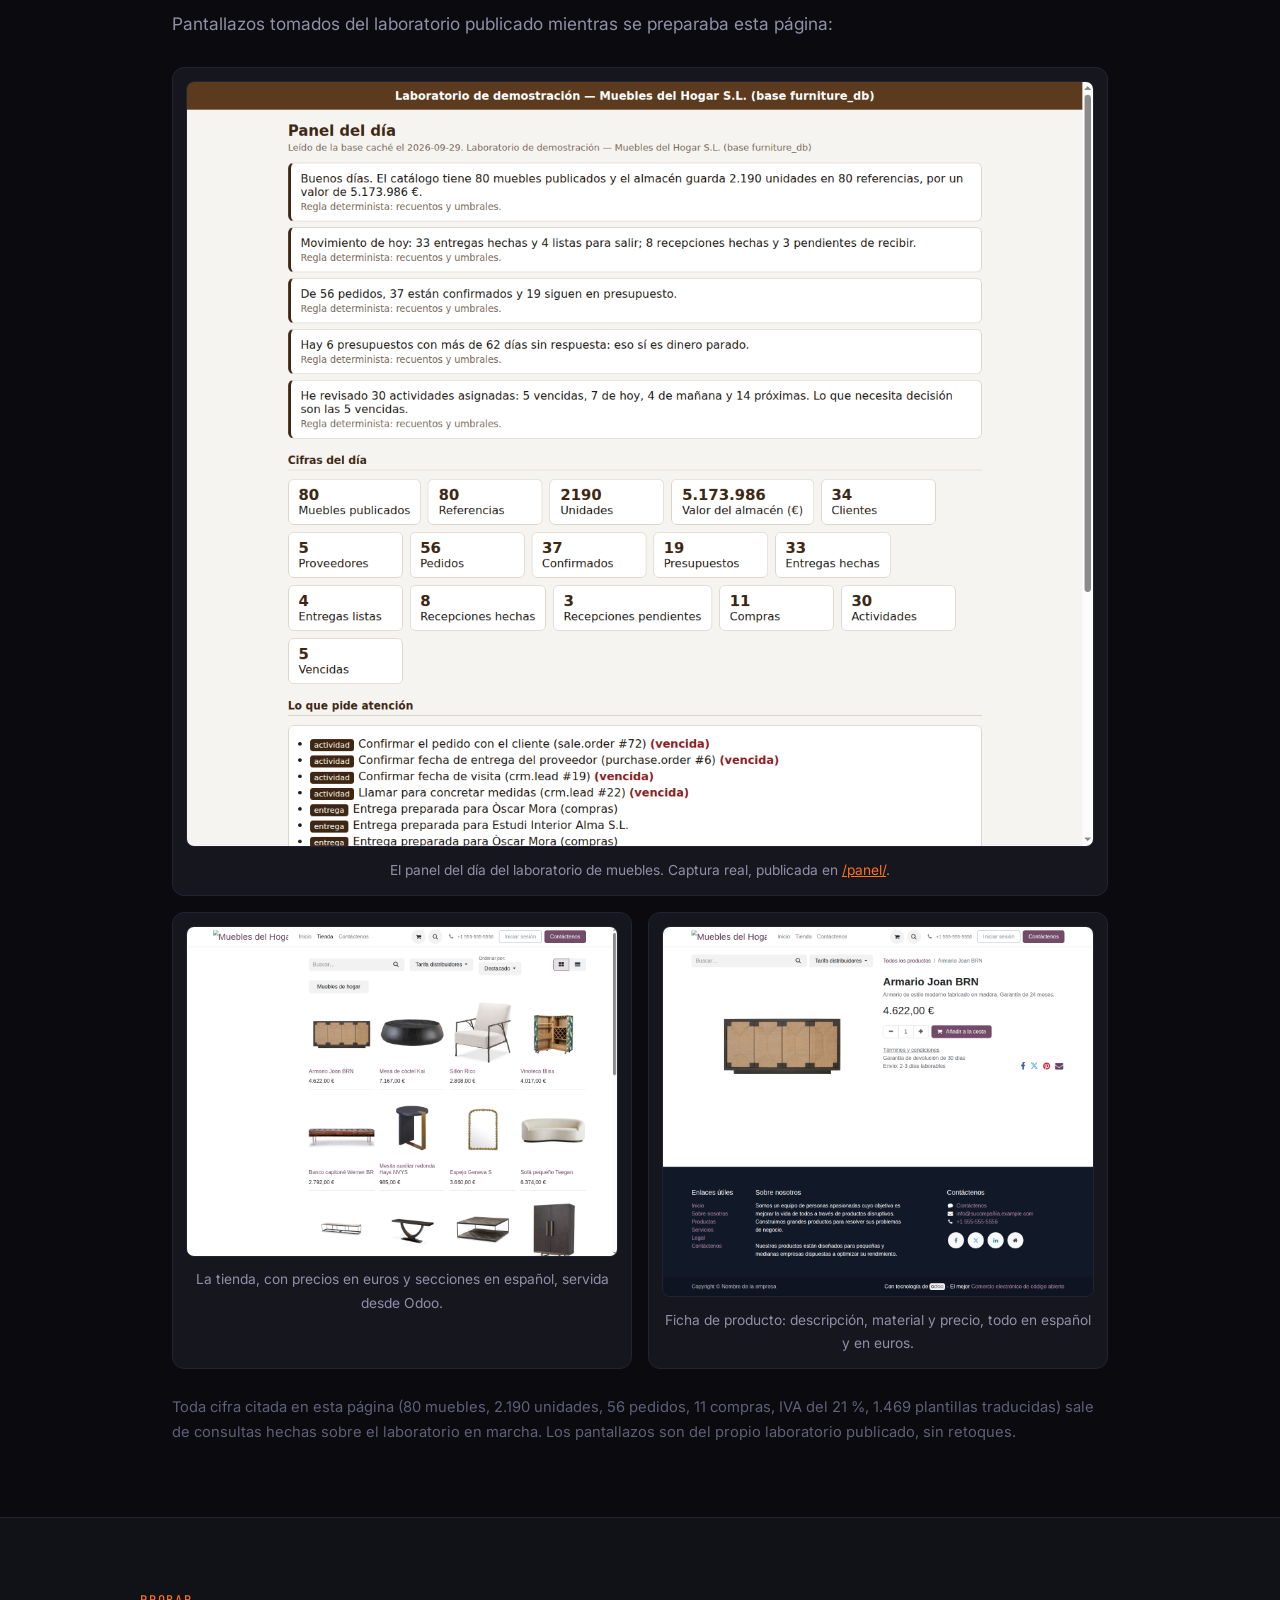
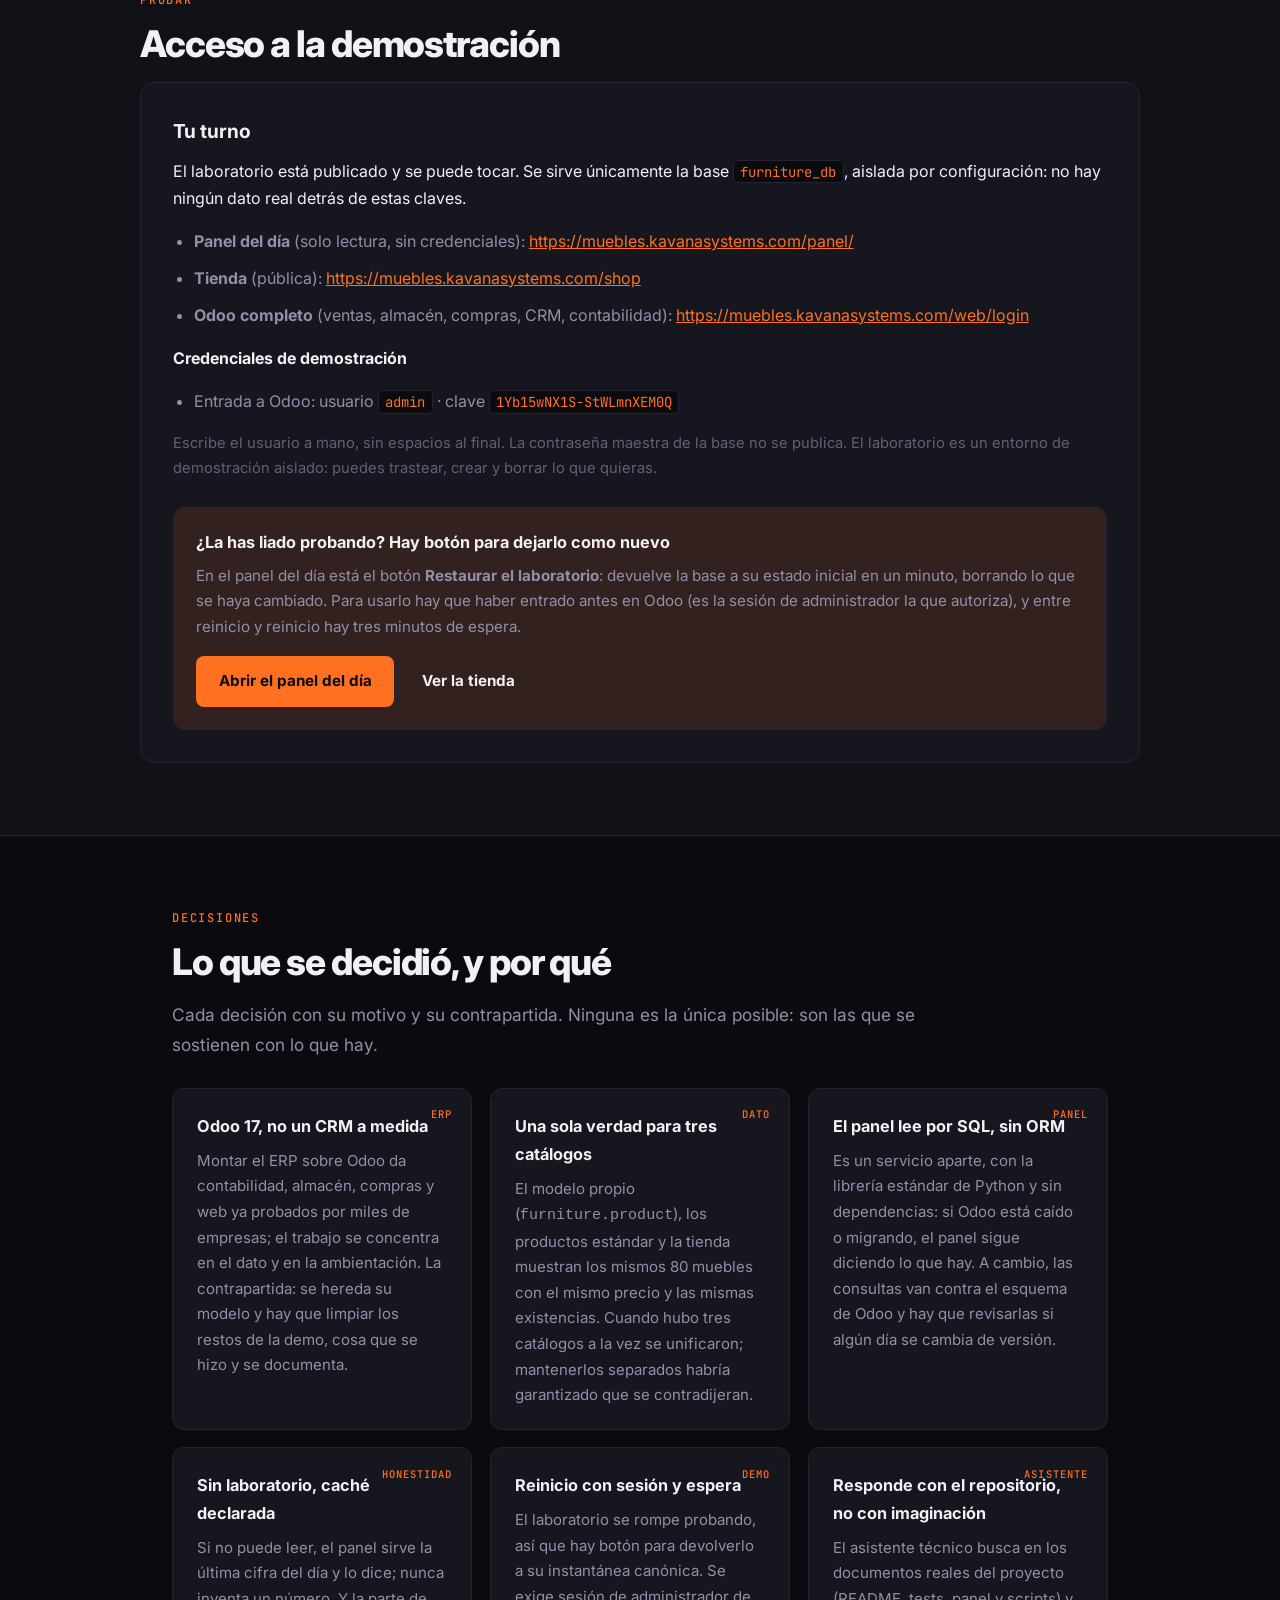
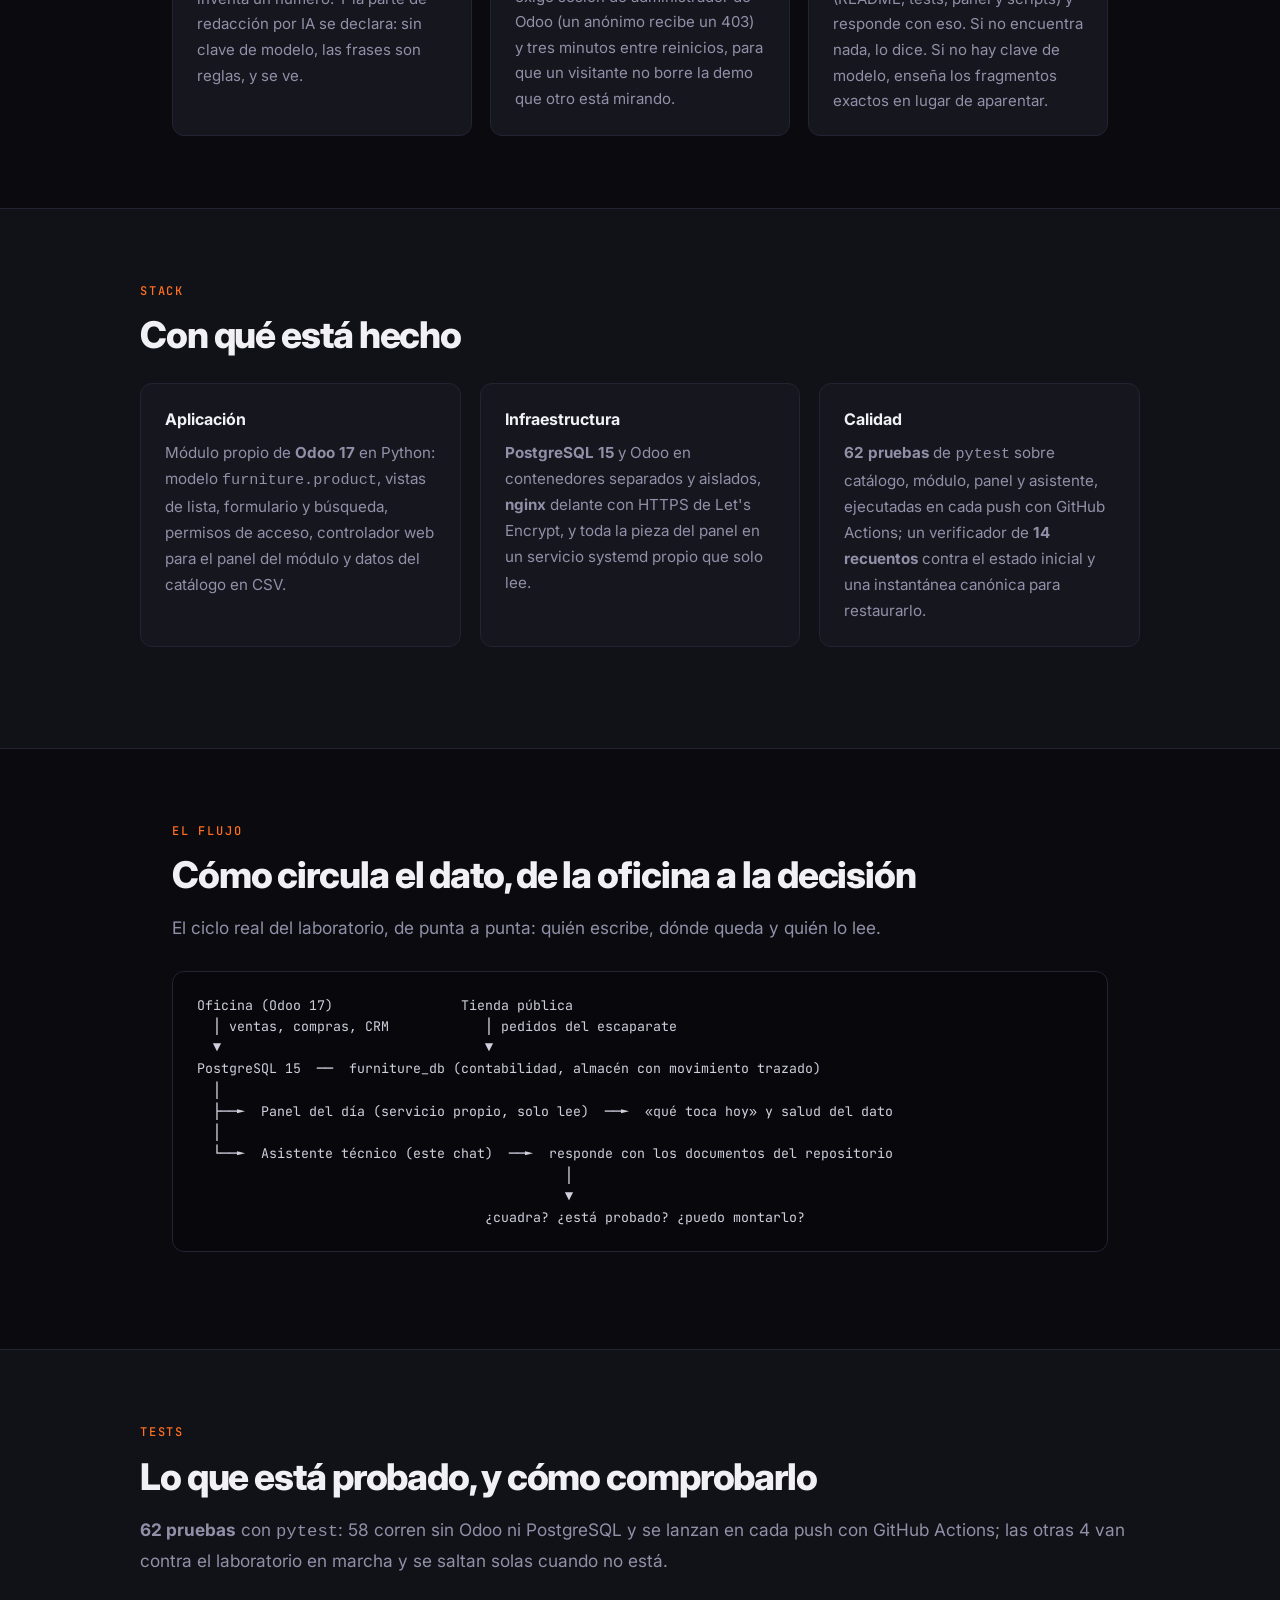
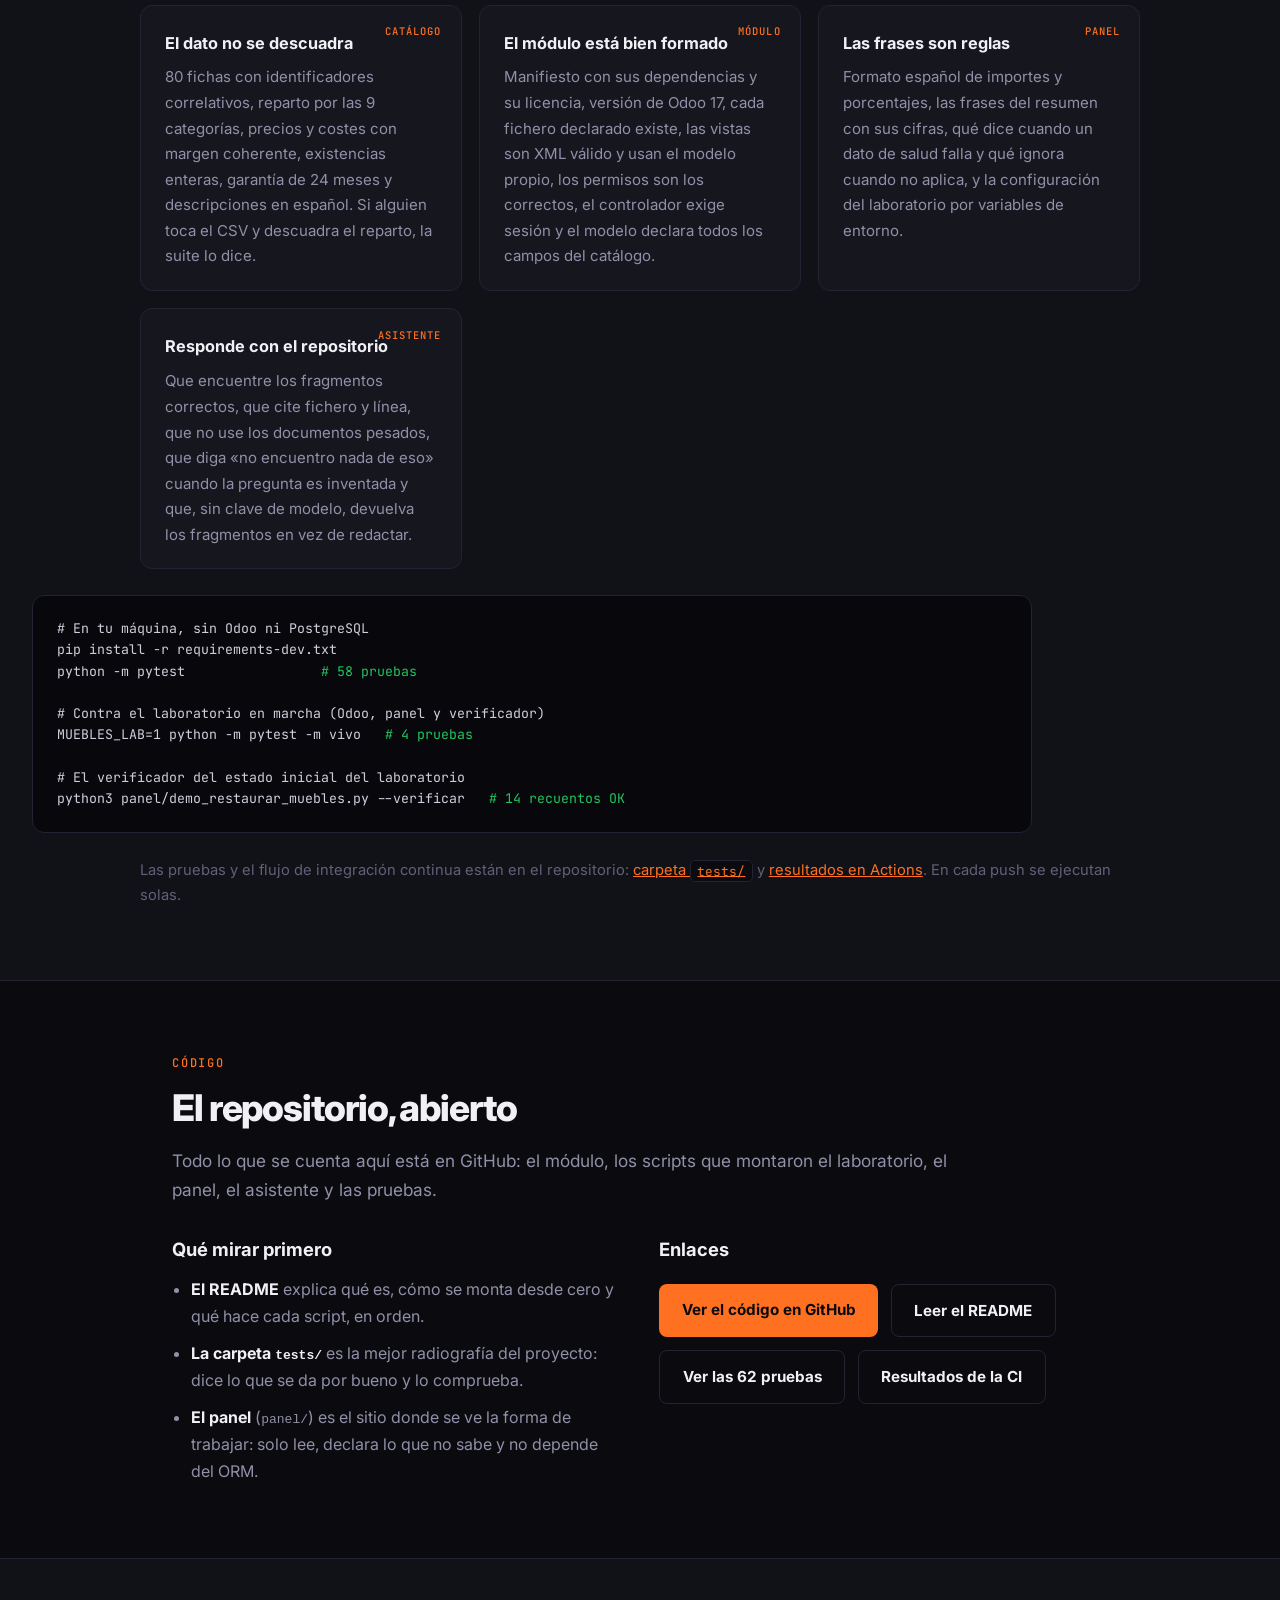
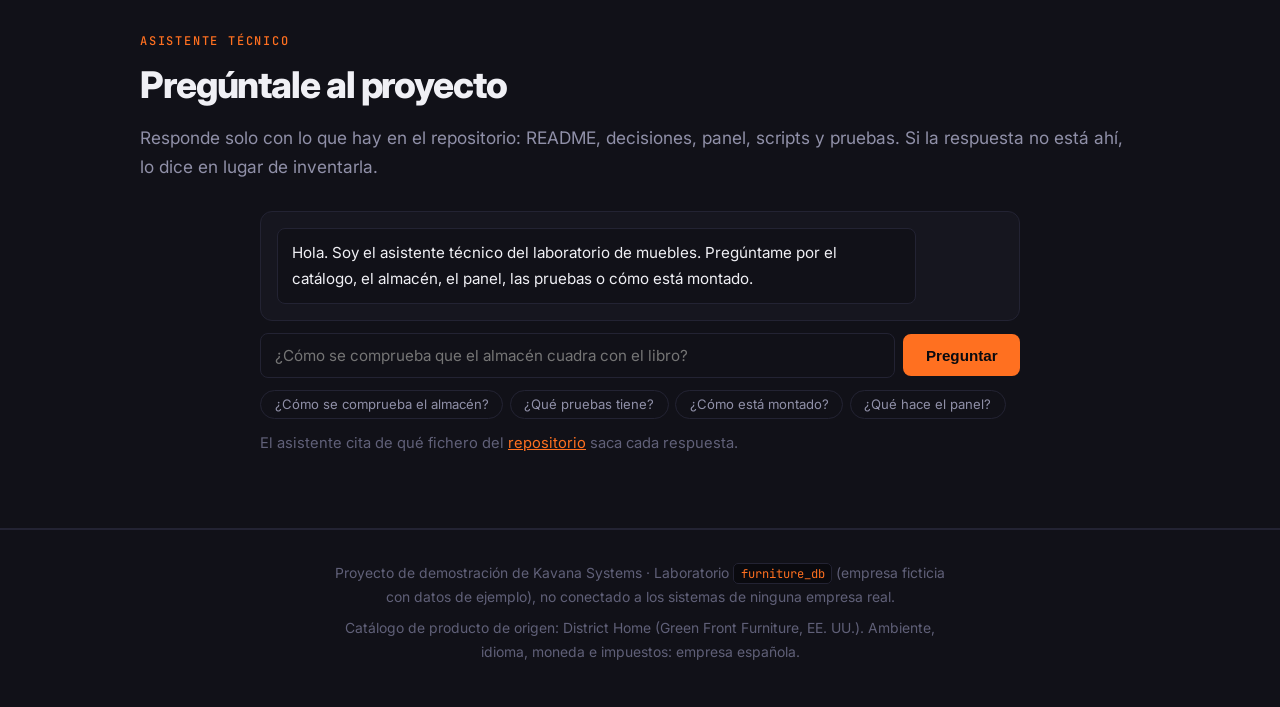
==== commit 0480586e: "feat(muebles): capa de caso de estudio en la landing y asistente tecnico - Landing: secciones de dec" ====
--- a/landing/index.html
+++ b/landing/index.html
@@ -22,8 +22,12 @@
       <a href="#proyecto">Proyecto</a>
       <a href="#laboratorio">El laboratorio</a>
       <a href="#construido">Lo construido</a>
+      <a href="#decisiones">Decisiones</a>
+      <a href="#flujo">Flujo</a>
+      <a href="#tests">Tests</a>
       <a href="#panel">Panel del día</a>
       <a href="#evidencia">Evidencia</a>
+      <a href="#asistente">Asistente</a>
       <a href="#acceso">Acceso</a>
     </nav>
   </div>
@@ -35,7 +39,7 @@
     <h1>Una empresa española de muebles montada entera sobre Odoo 17, con panel del día y botón para devolverla a cero</h1>
     <p class="sub">Catálogo de 80 muebles, almacén que cuadra con el libro, tienda publicada en español y euros, pedidos, compras y un panel que cada mañana dice qué necesita decisión. Todo sobre un laboratorio aislado (<code>furniture_db</code>) con datos de ejemplo declarados como tales, y con la restauración probada de verdad: un clic y el laboratorio vuelve a su estado inicial.</p>
     <div class="hero-cifras">
-      <div class="cifra"><strong>80</strong><span>muebles publicados, con precio, coste, medidas y material</span></div>
+      <div class="cifra"><strong>80</strong><span>muebles publicados, con precio, coste, categoría y material</span></div>
       <div class="cifra"><strong>2.190</strong><span>unidades en almacén, idénticas al respaldo de movimientos</span></div>
       <div class="cifra"><strong>56 + 11</strong><span>pedidos de venta y de compra, con su almacén detrás</span></div>
       <div class="cifra"><strong>21 %</strong><span>IVA español en todo; precios y formatos en euros</span></div>
@@ -51,7 +55,7 @@
       <h3>Qué es</h3>
       <p>Un laboratorio de <strong>Odoo 17</strong> que simula una empresa de muebles de hogar completa: catálogo propio, clientes y proveedores del sector, almacén con movimiento trazado, pedidos de venta y de compra, tienda online y un <strong>panel del día</strong> con botón para restaurarlo todo.</p>
       <p>La empresa es ficticia: <strong>Muebles del Hogar S.L.</strong>, con sede en Castelló de la Plana y NIF de laboratorio. Los datos son de ejemplo y así se declara aquí y en el propio panel. No hay ningún dato de ninguna empresa real detrás.</p>
-      <p>El catálogo de producto sí es real en su origen: las 80 piezas se extrajeron de <strong>District Home</strong> (Green Front Furniture, EE. UU.) con su precio, coste, material, medidas y fotografía. El laboratorio, en cambio, está ambientado como empresa española: nombres de mueble, categorías, descripciones, moneda e impuestos en español. Ese traslado se cuenta aquí porque es parte del trabajo, no un detalle escondido.</p>
+      <p>El catálogo de producto sí es real en su origen: las 80 piezas se extrajeron de <strong>District Home</strong> (Green Front Furniture, EE. UU.) con su precio, su fotografía y su ficha original, de la que se dedujeron material y estilo. El laboratorio, en cambio, está ambientado como empresa española: nombres de mueble, categorías, descripciones, moneda e impuestos en español. Ese traslado se cuenta aquí porque es parte del trabajo, no un detalle escondido.</p>
     </div>
     <div>
       <h3>Por qué se ha hecho</h3>
@@ -104,7 +108,7 @@
   <h2>Qué hay dentro, y en qué estado</h2>
   <p class="intro">Diez piezas con su estado real: <strong>VERIFICADO</strong> significa que hay una comprobación hecha y citada, no una intención.</p>
   <div class="grid">
-    <div class="ficha"><span class="etiqueta">CATÁLOGO</span><h4>80 muebles coherentes</h4><p>Del sofá al espejo, con precio, coste, categoría, material, medidas, estilo, garantía, descripción e imagen. Los tres catálogos muestran lo mismo.</p><span class="estado">VERIFICADO</span></div>
+    <div class="ficha"><span class="etiqueta">CATÁLOGO</span><h4>80 muebles coherentes</h4><p>Del sofá al espejo, con precio, coste, categoría, material, estilo, garantía, descripción e imagen. Los tres catálogos muestran lo mismo.</p><span class="estado">VERIFICADO</span></div>
     <div class="ficha"><span class="etiqueta">TIENDA</span><h4>Escaparate publicable</h4><p>Tienda online en español, con nueve secciones propias (sofás, comedor, dormitorio, recibidores…), precios en euros y ficha de producto con su fotografía.</p><span class="estado">VERIFICADO</span></div>
     <div class="ficha"><span class="etiqueta">ALMACÉN</span><h4>Existencias cuadradas</h4><p>2.190 unidades respaldadas al 100 % por movimientos trazados. Cuando hubo un descuadre de 11 unidades, se buscó la causa y se cerró: no se ajustó a ojo.</p><span class="estado">VERIFICADO</span></div>
     <div class="ficha"><span class="etiqueta">VENTAS</span><h4>Pedidos y compras con historia</h4><p>56 pedidos de venta (37 confirmados y 19 presupuestos), 11 pedidos de compra, 48 albaranes y un almacén con entregas hechas, listas y recepciones pendientes.</p><span class="estado">VERIFICADO</span></div>
@@ -153,8 +157,8 @@
       <figcaption>La tienda, con precios en euros y secciones en español, servida desde Odoo.</figcaption>
     </figure>
     <figure>
-      <img src="assets/captura-ficha-20260929.png" alt="Captura real de la ficha de un producto del catálogo, con su descripción en español, medidas, material y precio en euros">
-      <figcaption>Ficha de producto: descripción, material, medidas y precio, todo en español y en euros.</figcaption>
+      <img src="assets/captura-ficha-20260929.png" alt="Captura real de la ficha de un producto del catálogo, con su descripción en español, material y precio en euros">
+      <figcaption>Ficha de producto: descripción, material y precio, todo en español y en euros.</figcaption>
     </figure>
   </div>
   <p class="nota">Toda cifra citada en esta página (80 muebles, 2.190 unidades, 56 pedidos, 11 compras, IVA del 21 %, 1.469 plantillas traducidas) sale de consultas hechas sobre el laboratorio en marcha. Los pantallazos son del propio laboratorio publicado, sin retoques.</p>
@@ -185,6 +189,188 @@
   </div>
 </section>
 
+<section id="decisiones" class="seccion">
+  <span class="sl">Decisiones</span>
+  <h2>Lo que se decidió, y por qué</h2>
+  <p class="intro">Cada decisión con su motivo y su contrapartida. Ninguna es la única posible: son las que se sostienen con lo que hay.</p>
+  <div class="grid">
+    <div class="ficha"><span class="etiqueta">ERP</span><h4>Odoo 17, no un CRM a medida</h4><p>Montar el ERP sobre Odoo da contabilidad, almacén, compras y web ya probados por miles de empresas; el trabajo se concentra en el dato y en la ambientación. La contrapartida: se hereda su modelo y hay que limpiar los restos de la demo, cosa que se hizo y se documenta.</p></div>
+    <div class="ficha"><span class="etiqueta">DATO</span><h4>Una sola verdad para tres catálogos</h4><p>El modelo propio (<code>furniture.product</code>), los productos estándar y la tienda muestran los mismos 80 muebles con el mismo precio y las mismas existencias. Cuando hubo tres catálogos a la vez se unificaron; mantenerlos separados habría garantizado que se contradijeran.</p></div>
+    <div class="ficha"><span class="etiqueta">PANEL</span><h4>El panel lee por SQL, sin ORM</h4><p>Es un servicio aparte, con la librería estándar de Python y sin dependencias: si Odoo está caído o migrando, el panel sigue diciendo lo que hay. A cambio, las consultas van contra el esquema de Odoo y hay que revisarlas si algún día se cambia de versión.</p></div>
+    <div class="ficha"><span class="etiqueta">HONESTIDAD</span><h4>Sin laboratorio, caché declarada</h4><p>Si no puede leer, el panel sirve la última cifra del día y lo dice; nunca inventa un número. Y la parte de redacción por IA se declara: sin clave de modelo, las frases son reglas, y se ve.</p></div>
+    <div class="ficha"><span class="etiqueta">DEMO</span><h4>Reinicio con sesión y espera</h4><p>El laboratorio se rompe probando, así que hay botón para devolverlo a su instantánea canónica. Se exige sesión de administrador de Odoo (un anónimo recibe un 403) y tres minutos entre reinicios, para que un visitante no borre la demo que otro está mirando.</p></div>
+    <div class="ficha"><span class="etiqueta">ASISTENTE</span><h4>Responde con el repositorio, no con imaginación</h4><p>El asistente técnico busca en los documentos reales del proyecto (README, tests, panel y scripts) y responde con eso. Si no encuentra nada, lo dice. Si no hay clave de modelo, enseña los fragmentos exactos en lugar de aparentar.</p></div>
+  </div>
+</section>
+
+<section id="stack" class="seccion fondo-claro">
+  <span class="sl">Stack</span>
+  <h2>Con qué está hecho</h2>
+  <div class="tres-columnas">
+    <div class="tarjeta">
+      <h4>Aplicación</h4>
+      <p>Módulo propio de <strong>Odoo 17</strong> en Python: modelo <code>furniture.product</code>, vistas de lista, formulario y búsqueda, permisos de acceso, controlador web para el panel del módulo y datos del catálogo en CSV.</p>
+    </div>
+    <div class="tarjeta">
+      <h4>Infraestructura</h4>
+      <p><strong>PostgreSQL 15</strong> y Odoo en contenedores separados y aislados, <strong>nginx</strong> delante con HTTPS de Let's Encrypt, y toda la pieza del panel en un servicio systemd propio que solo lee.</p>
+    </div>
+    <div class="tarjeta">
+      <h4>Calidad</h4>
+      <p><strong>62 pruebas</strong> de <code>pytest</code> sobre catálogo, módulo, panel y asistente, ejecutadas en cada push con GitHub Actions; un verificador de <strong>14 recuentos</strong> contra el estado inicial y una instantánea canónica para restaurarlo.</p>
+    </div>
+  </div>
+</section>
+
+<section id="flujo" class="seccion">
+  <span class="sl">El flujo</span>
+  <h2>Cómo circula el dato, de la oficina a la decisión</h2>
+  <p class="intro">El ciclo real del laboratorio, de punta a punta: quién escribe, dónde queda y quién lo lee.</p>
+  <div class="codigo">
+<pre>Oficina (Odoo 17)                Tienda pública
+  │ ventas, compras, CRM            │ pedidos del escaparate
+  ▼                                 ▼
+PostgreSQL 15  ──  furniture_db (contabilidad, almacén con movimiento trazado)
+  │
+  ├──►  Panel del día (servicio propio, solo lee)  ──►  «qué toca hoy» y salud del dato
+  │
+  └──►  Asistente técnico (este chat)  ──►  responde con los documentos del repositorio
+                                              │
+                                              ▼
+                                    ¿cuadra? ¿está probado? ¿puedo montarlo?</pre>
+  </div>
+</section>
+
+<section id="tests" class="seccion fondo-claro">
+  <span class="sl">Tests</span>
+  <h2>Lo que está probado, y cómo comprobarlo</h2>
+  <p class="intro"><strong>62 pruebas</strong> con <code>pytest</code>: 58 corren sin Odoo ni PostgreSQL y se lanzan en cada push con GitHub Actions; las otras 4 van contra el laboratorio en marcha y se saltan solas cuando no está.</p>
+  <div class="grid">
+    <div class="ficha"><span class="etiqueta">CATÁLOGO</span><h4>El dato no se descuadra</h4><p>80 fichas con identificadores correlativos, reparto por las 9 categorías, precios y costes con margen coherente, existencias enteras, garantía de 24 meses y descripciones en español. Si alguien toca el CSV y descuadra el reparto, la suite lo dice.</p></div>
+    <div class="ficha"><span class="etiqueta">MÓDULO</span><h4>El módulo está bien formado</h4><p>Manifiesto con sus dependencias y su licencia, versión de Odoo 17, cada fichero declarado existe, las vistas son XML válido y usan el modelo propio, los permisos son los correctos, el controlador exige sesión y el modelo declara todos los campos del catálogo.</p></div>
+    <div class="ficha"><span class="etiqueta">PANEL</span><h4>Las frases son reglas</h4><p>Formato español de importes y porcentajes, las frases del resumen con sus cifras, qué dice cuando un dato de salud falla y qué ignora cuando no aplica, y la configuración del laboratorio por variables de entorno.</p></div>
+    <div class="ficha"><span class="etiqueta">ASISTENTE</span><h4>Responde con el repositorio</h4><p>Que encuentre los fragmentos correctos, que cite fichero y línea, que no use los documentos pesados, que diga «no encuentro nada de eso» cuando la pregunta es inventada y que, sin clave de modelo, devuelva los fragmentos en vez de redactar.</p></div>
+  </div>
+  <div class="codigo">
+<pre># En tu máquina, sin Odoo ni PostgreSQL
+pip install -r requirements-dev.txt
+python -m pytest                 <span class="ok"># 58 pruebas</span>
+
+# Contra el laboratorio en marcha (Odoo, panel y verificador)
+MUEBLES_LAB=1 python -m pytest -m vivo   <span class="ok"># 4 pruebas</span>
+
+# El verificador del estado inicial del laboratorio
+python3 panel/demo_restaurar_muebles.py --verificar   <span class="ok"># 14 recuentos OK</span></pre>
+  </div>
+  <p class="nota">Las pruebas y el flujo de integración continua están en el repositorio: <a href="https://github.com/kavanasystemsinfo-ui/ODOO_CRM/tree/main/tests" target="_blank" rel="noopener">carpeta <code>tests/</code></a> y <a href="https://github.com/kavanasystemsinfo-ui/ODOO_CRM/actions" target="_blank" rel="noopener">resultados en Actions</a>. En cada push se ejecutan solas.</p>
+</section>
+
+<section id="codigo" class="seccion">
+  <span class="sl">Código</span>
+  <h2>El repositorio, abierto</h2>
+  <p class="intro">Todo lo que se cuenta aquí está en GitHub: el módulo, los scripts que montaron el laboratorio, el panel, el asistente y las pruebas.</p>
+  <div class="dos-columnas">
+    <div>
+      <h3>Qué mirar primero</h3>
+      <ul>
+        <li><strong>El README</strong> explica qué es, cómo se monta desde cero y qué hace cada script, en orden.</li>
+        <li><strong>La carpeta <code>tests/</code></strong> es la mejor radiografía del proyecto: dice lo que se da por bueno y lo comprueba.</li>
+        <li><strong>El panel</strong> (<code>panel/</code>) es el sitio donde se ve la forma de trabajar: solo lee, declara lo que no sabe y no depende del ORM.</li>
+      </ul>
+    </div>
+    <div>
+      <h3>Enlaces</h3>
+      <div class="botones">
+        <a class="boton" href="https://github.com/kavanasystemsinfo-ui/ODOO_CRM" target="_blank" rel="noopener">Ver el código en GitHub</a>
+        <a class="boton secundario" href="https://github.com/kavanasystemsinfo-ui/ODOO_CRM/blob/main/README.md" target="_blank" rel="noopener">Leer el README</a>
+        <a class="boton secundario" href="https://github.com/kavanasystemsinfo-ui/ODOO_CRM/tree/main/tests" target="_blank" rel="noopener">Ver las 62 pruebas</a>
+        <a class="boton secundario" href="https://github.com/kavanasystemsinfo-ui/ODOO_CRM/actions" target="_blank" rel="noopener">Resultados de la CI</a>
+      </div>
+    </div>
+  </div>
+</section>
+
+<section id="asistente" class="seccion fondo-claro">
+  <span class="sl">Asistente técnico</span>
+  <h2>Pregúntale al proyecto</h2>
+  <p class="intro">Responde solo con lo que hay en el repositorio: README, decisiones, panel, scripts y pruebas. Si la respuesta no está ahí, lo dice en lugar de inventarla.</p>
+  <div class="chat">
+    <div class="chat-log" id="chat-log">
+      <div class="chat-msg bot">Hola. Soy el asistente técnico del laboratorio de muebles. Pregúntame por el catálogo, el almacén, el panel, las pruebas o cómo está montado.</div>
+    </div>
+    <form class="chat-form" id="chat-form">
+      <label class="sr" for="chat-input">Tu pregunta</label>
+      <input id="chat-input" type="text" maxlength="300" autocomplete="off" placeholder="¿Cómo se comprueba que el almacén cuadra con el libro?">
+      <button class="boton" type="submit" id="chat-enviar">Preguntar</button>
+    </form>
+    <div class="chat-sugerencias">
+      <button type="button" class="chip" data-pregunta="¿Cómo se comprueba que el almacén cuadra con el libro?">¿Cómo se comprueba el almacén?</button>
+      <button type="button" class="chip" data-pregunta="¿Qué pruebas tiene el proyecto y dónde se ejecutan?">¿Qué pruebas tiene?</button>
+      <button type="button" class="chip" data-pregunta="¿Cómo está montado el laboratorio y qué contenedores usa?">¿Cómo está montado?</button>
+      <button type="button" class="chip" data-pregunta="¿Qué hace el panel del día y de dónde saca las cifras?">¿Qué hace el panel?</button>
+    </div>
+    <p class="nota" id="chat-fuentes">El asistente cita de qué fichero del <a href="https://github.com/kavanasystemsinfo-ui/ODOO_CRM" target="_blank" rel="noopener">repositorio</a> saca cada respuesta.</p>
+  </div>
+  <script>
+  (function () {
+    var API = '/panel/api/preguntar';
+    var log = document.getElementById('chat-log');
+    var form = document.getElementById('chat-form');
+    var input = document.getElementById('chat-input');
+    var boton = document.getElementById('chat-enviar');
+    var pie = document.getElementById('chat-fuentes');
+
+    function burbuja(texto, clase) {
+      var div = document.createElement('div');
+      div.className = 'chat-msg ' + clase;
+      div.textContent = texto;
+      log.appendChild(div);
+      log.scrollTop = log.scrollHeight;
+      return div;
+    }
+
+    function preguntar(pregunta) {
+      if (!pregunta || pregunta.length < 4) return;
+      burbuja(pregunta, 'user');
+      var esperando = burbuja('Buscando en el repositorio...', 'bot pensando');
+      boton.disabled = true;
+      fetch(API, {
+        method: 'POST',
+        headers: { 'Content-Type': 'application/json' },
+        body: JSON.stringify({ pregunta: pregunta })
+      }).then(function (r) {
+        if (!r.ok) throw new Error('HTTP ' + r.status);
+        return r.json();
+      }).then(function (d) {
+        esperando.remove();
+        burbuja(d.respuesta || 'No he podido responder.', 'bot');
+        if (d.fuentes && d.fuentes.length) {
+          pie.innerHTML = 'Fuentes en el repositorio: <code>' + d.fuentes.join('</code> · <code>') + '</code>';
+        }
+      }).catch(function () {
+        esperando.remove();
+        burbuja('El asistente no está disponible ahora mismo. El resto de la página funciona igual.', 'bot');
+      }).then(function () {
+        boton.disabled = false;
+        input.value = '';
+      });
+    }
+
+    form.addEventListener('submit', function (evento) {
+      evento.preventDefault();
+      preguntar(input.value.trim());
+    });
+
+    Array.prototype.forEach.call(document.querySelectorAll('.chat-sugerencias .chip'), function (chip) {
+      chip.addEventListener('click', function () {
+        input.value = chip.getAttribute('data-pregunta');
+        preguntar(input.value);
+      });
+    });
+  })();
+  </script>
+</section>
+
 <footer>
   <p>Proyecto de demostración de Kavana Systems · Laboratorio <code>furniture_db</code> (empresa ficticia con datos de ejemplo), no conectado a los sistemas de ninguna empresa real.</p>
   <p>Catálogo de producto de origen: District Home (Green Front Furniture, EE. UU.). Ambiente, idioma, moneda e impuestos: empresa española.</p>
--- a/landing/styles.css
+++ b/landing/styles.css
@@ -139,6 +139,24 @@
 footer { border-top: 1px solid var(--border); background: var(--bg2); color: var(--muted); text-align: center; padding: 2rem 2rem 2.5rem; font-size: .87rem; }
 footer p { max-width: 70ch; margin: 0 auto .5rem; }
 
+/* ---------- Asistente técnico (chat) ---------- */
+.sr { position: absolute; width: 1px; height: 1px; padding: 0; margin: -1px; overflow: hidden; clip: rect(0, 0, 0, 0); white-space: nowrap; border: 0; }
+.chat { max-width: 760px; margin: 1.5rem auto 0; display: flex; flex-direction: column; gap: .75rem; }
+.chat-log { background: var(--card); border: 1px solid var(--border); border-radius: var(--radius); padding: 1rem; display: flex; flex-direction: column; gap: .6rem; max-height: 380px; overflow-y: auto; }
+.chat-msg { padding: .7rem .9rem; border-radius: var(--rsm); font-size: .95rem; white-space: pre-wrap; max-width: 88%; }
+.chat-msg.bot { background: var(--bg2); border: 1px solid var(--border); align-self: flex-start; }
+.chat-msg.user { background: var(--orange-s); border: 1px solid var(--orange2); align-self: flex-end; }
+.chat-msg.pensando { color: var(--text2); font-style: italic; }
+.chat-form { display: flex; gap: .5rem; flex-wrap: wrap; align-items: center; }
+.chat-form input { flex: 1 1 260px; background: var(--bg2); border: 1px solid var(--border); color: var(--text); border-radius: var(--rsm); padding: .75rem .9rem; font-family: inherit; font-size: .95rem; }
+.chat-form input:focus { outline: none; border-color: var(--orange); }
+.chat-form .boton { border: 0; cursor: pointer; }
+.chat-form .boton[disabled] { opacity: .6; cursor: progress; }
+.chat-sugerencias { display: flex; flex-wrap: wrap; gap: .4rem; }
+.chip { background: transparent; border: 1px solid var(--border); color: var(--text2); border-radius: 999px; padding: .35rem .85rem; font-family: inherit; font-size: .82rem; cursor: pointer; }
+.chip:hover { border-color: var(--orange); color: var(--text); }
+#chat-fuentes code { font-family: var(--mono); font-size: .8rem; }
+
 @media (max-width: 800px) {
   .nav { height: auto; padding: .8rem 1.2rem; }
   .nav nav { gap: 1rem; }
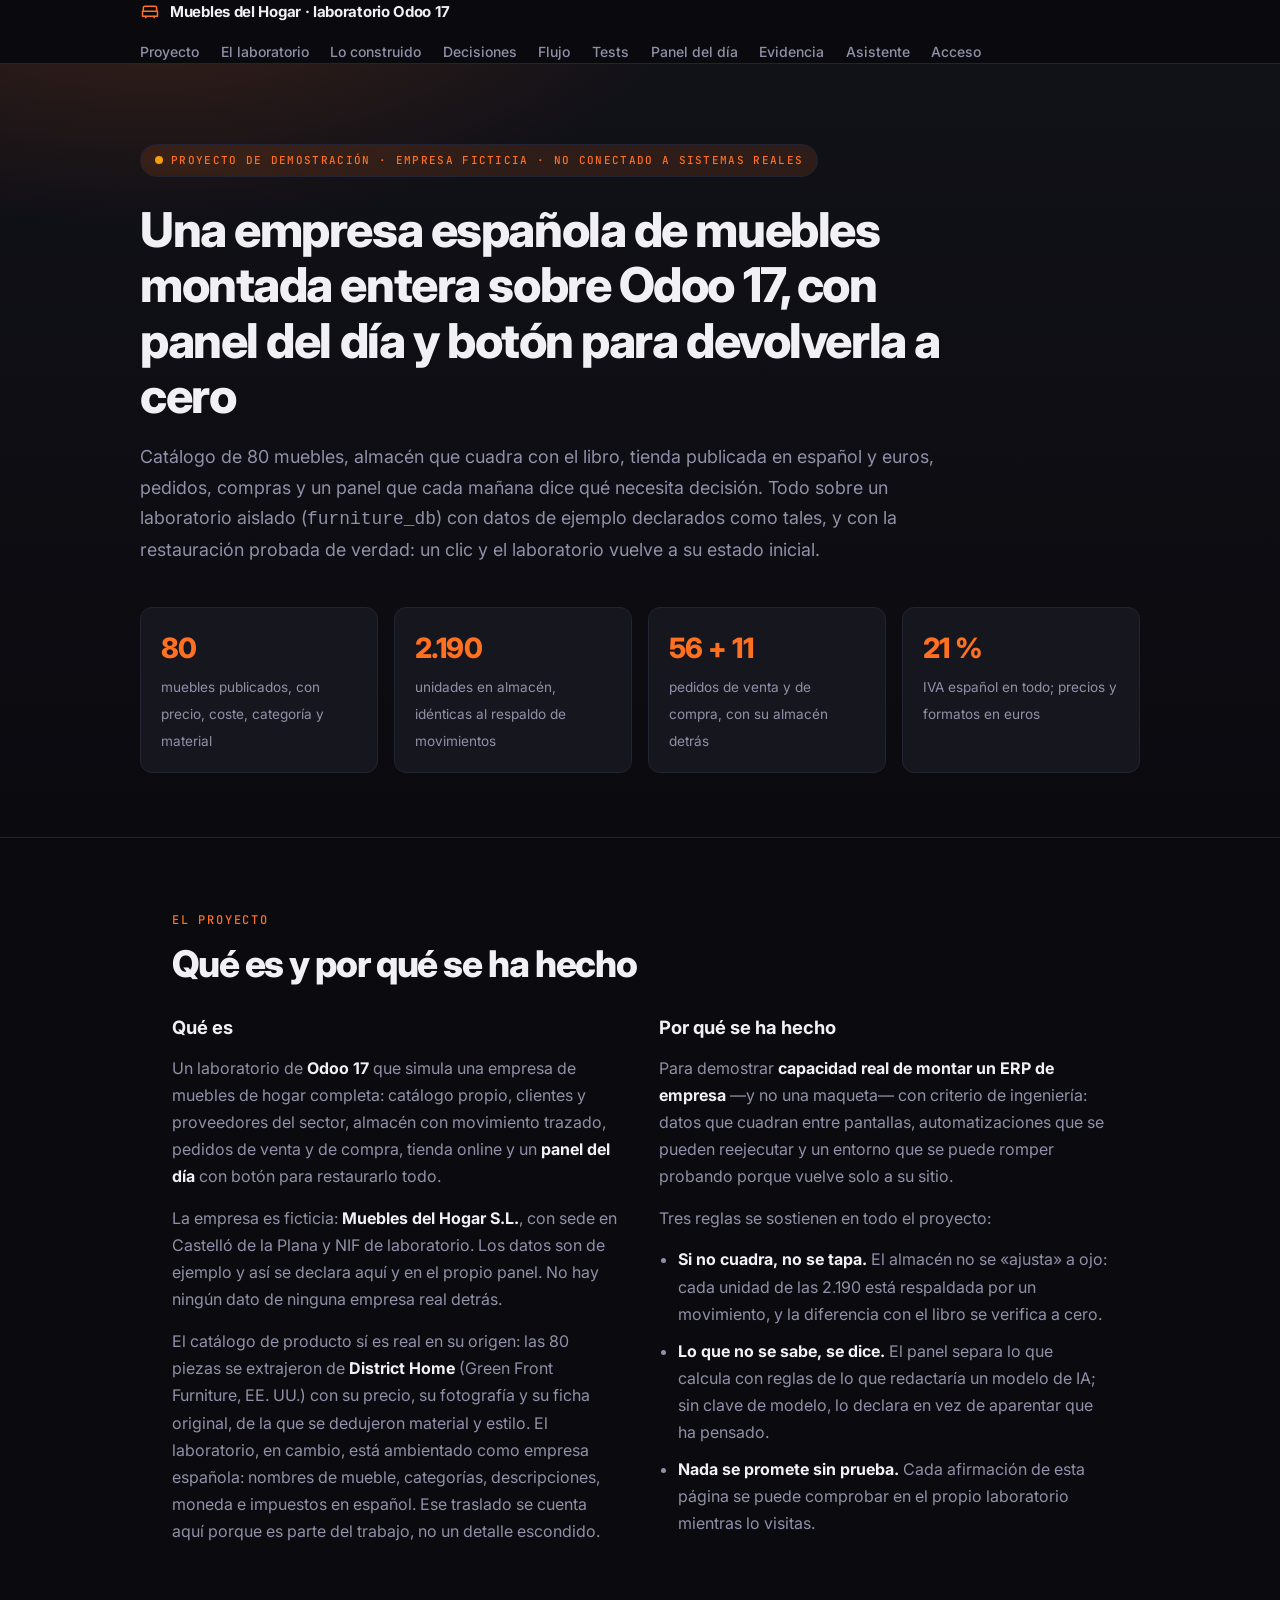
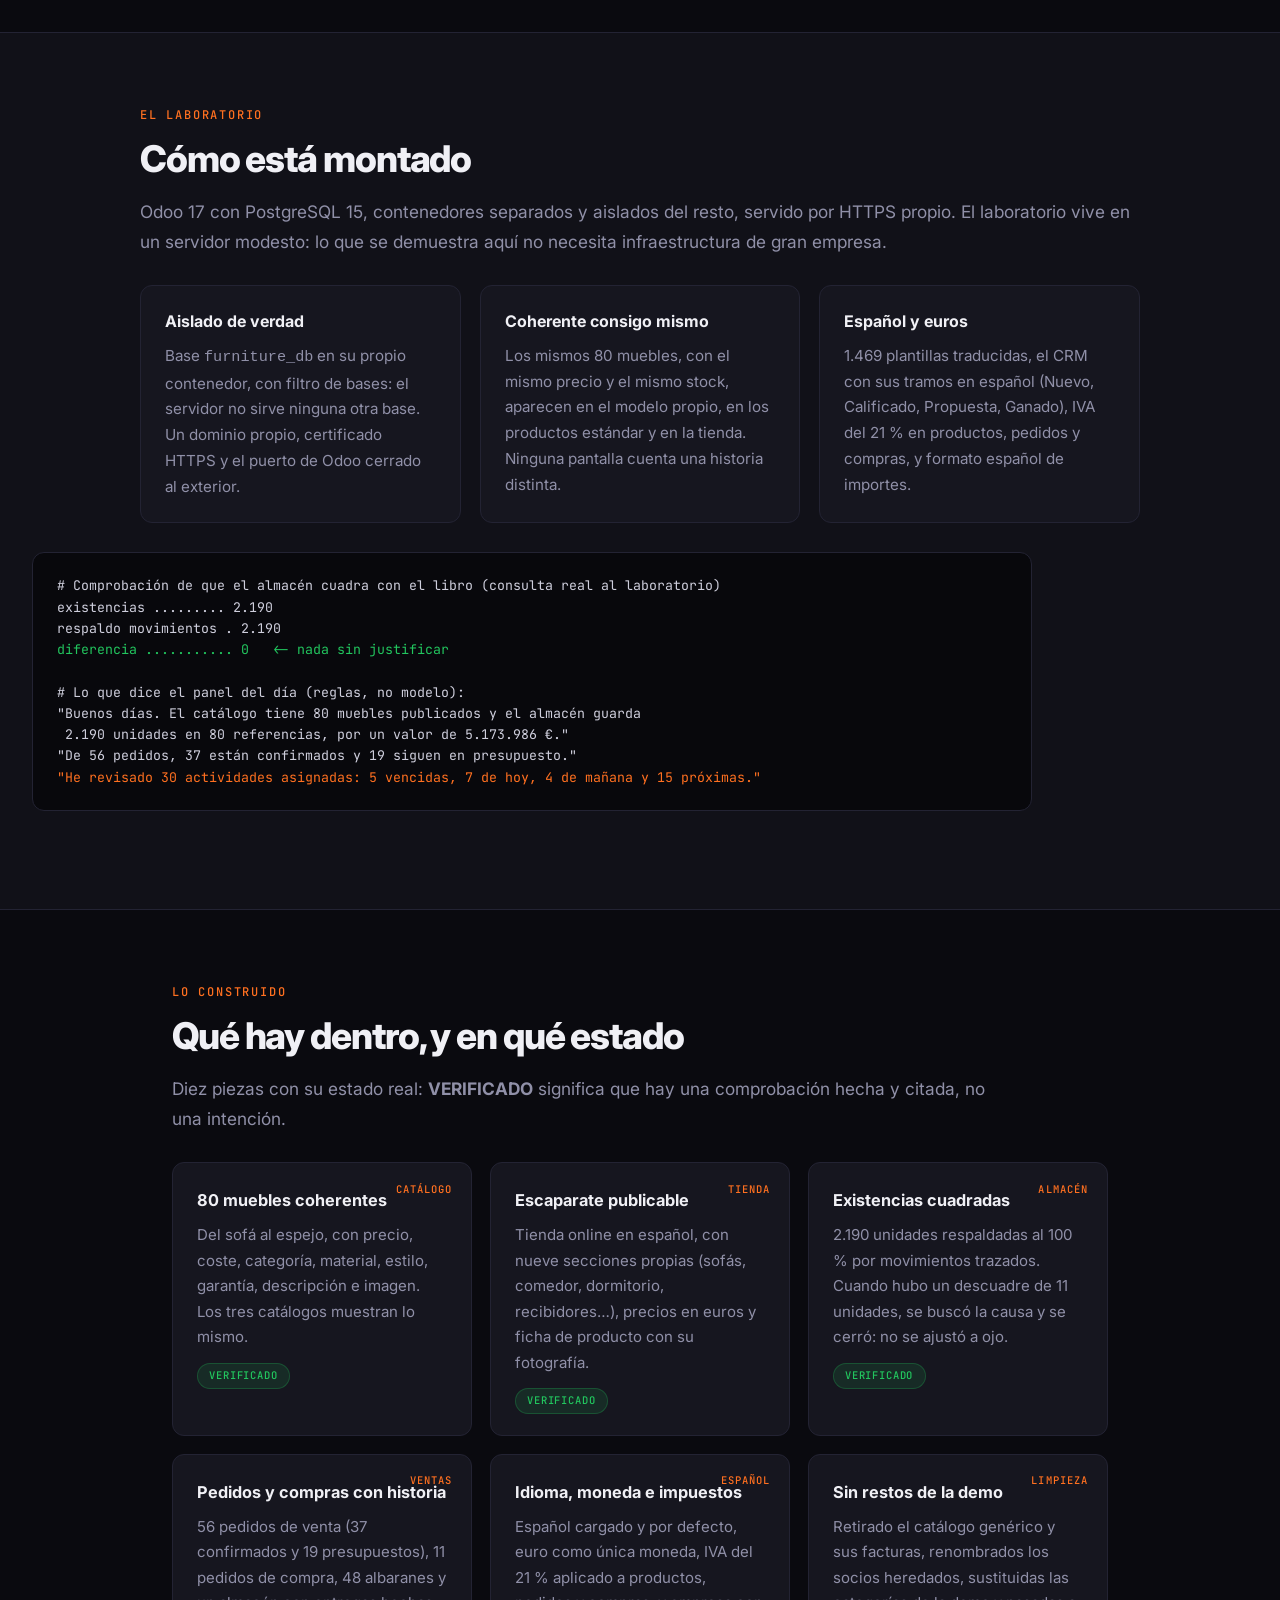
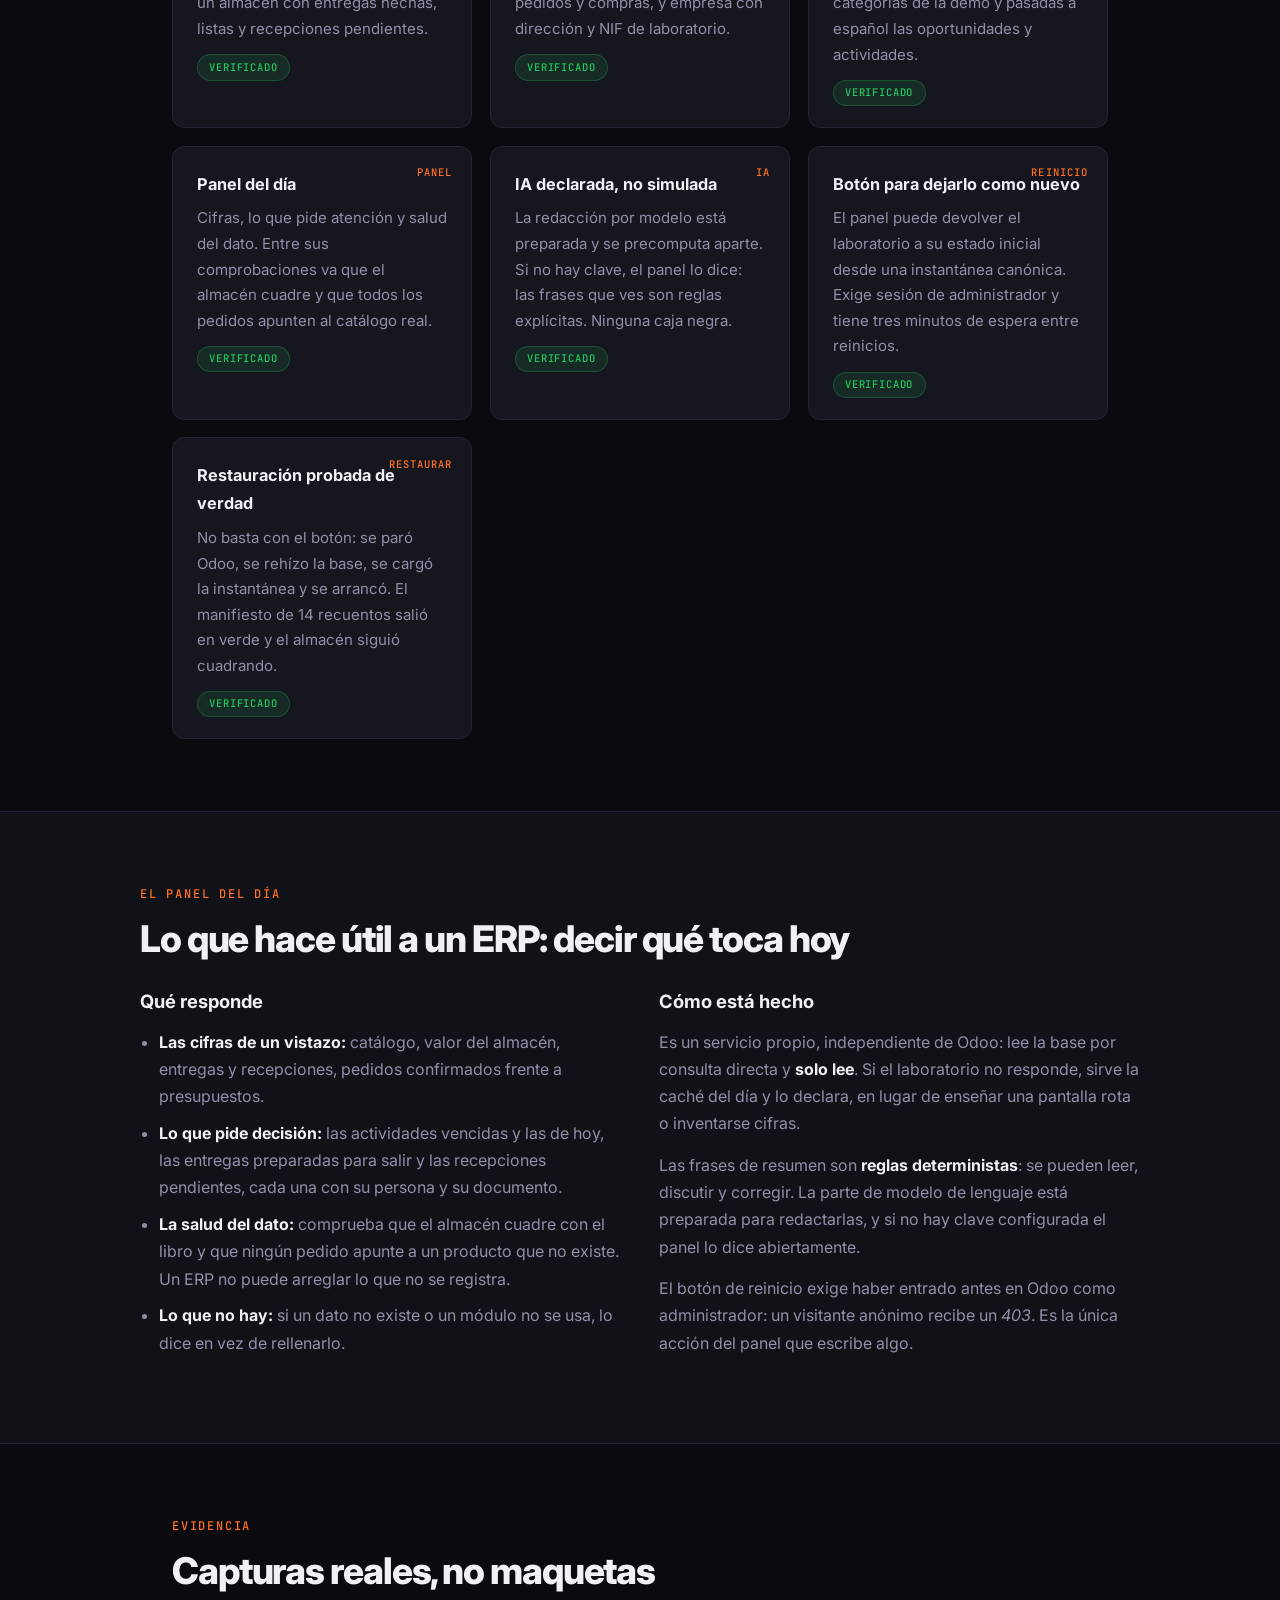
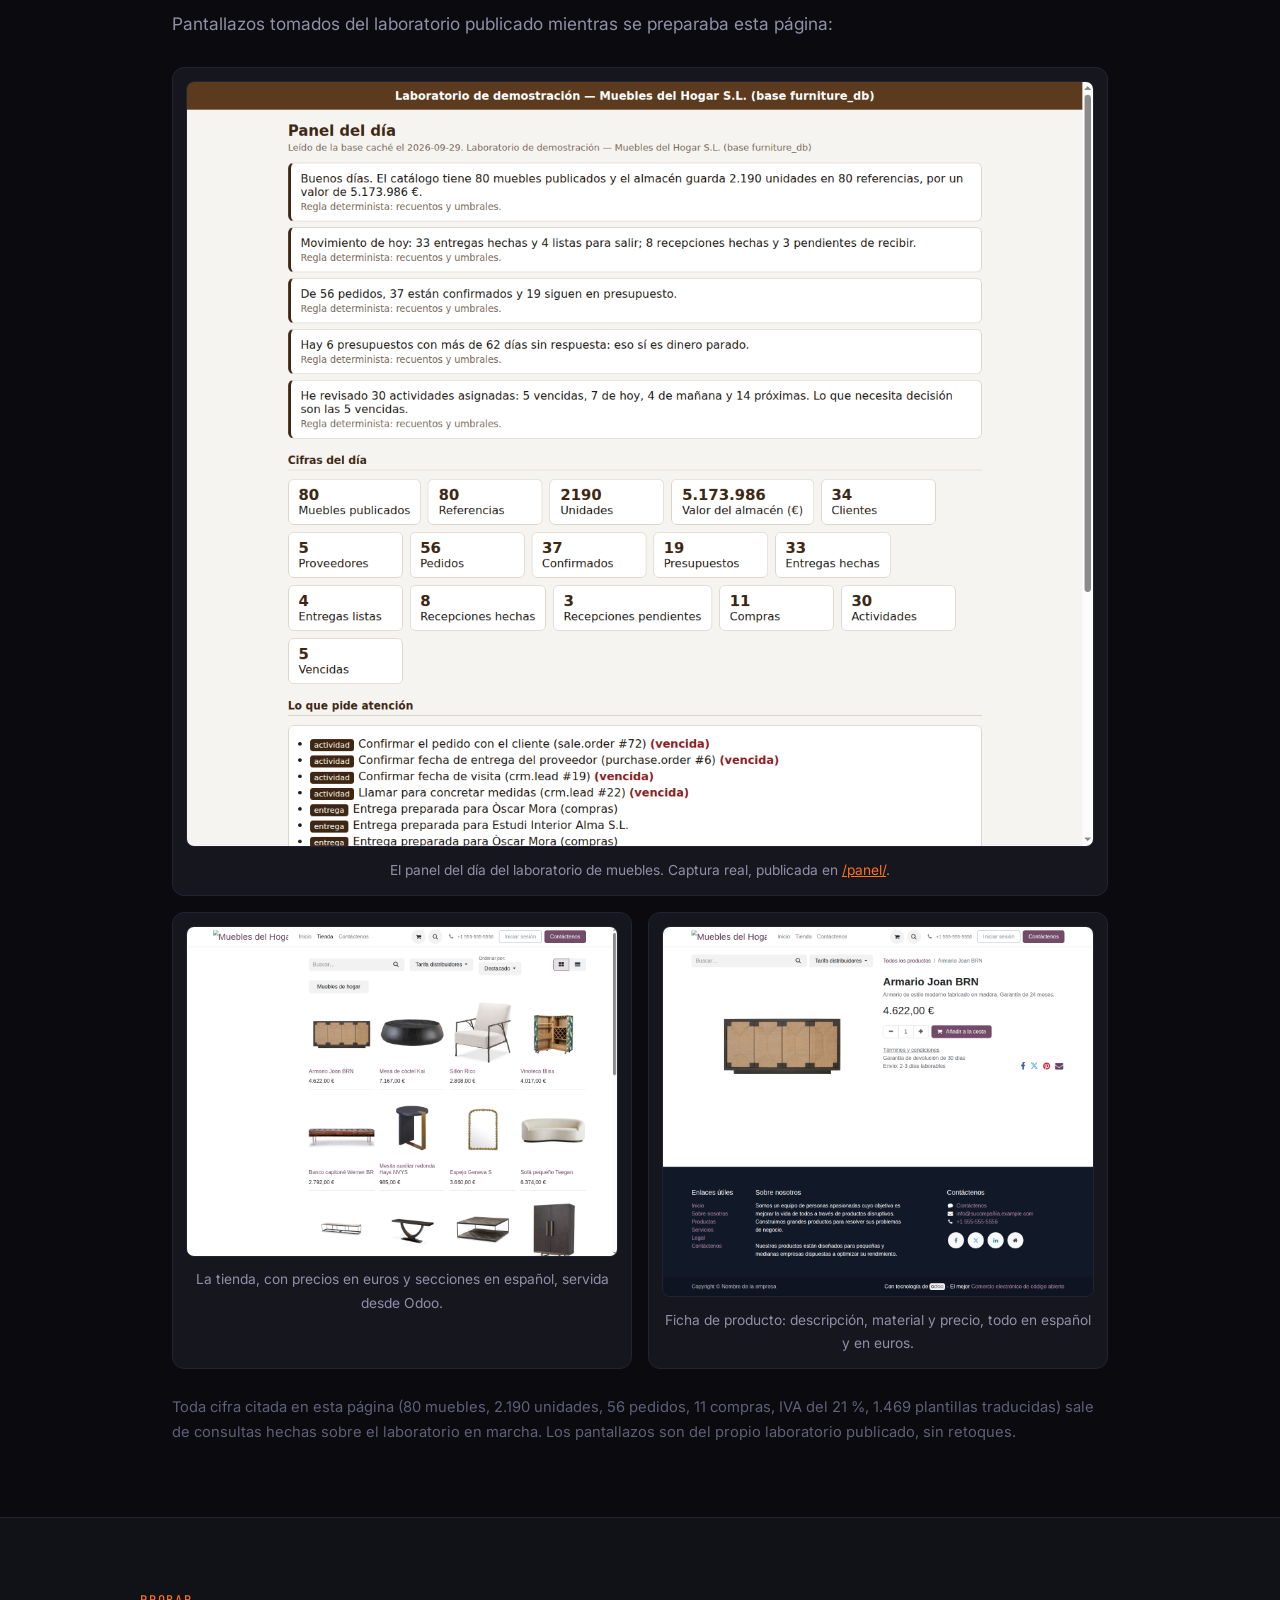
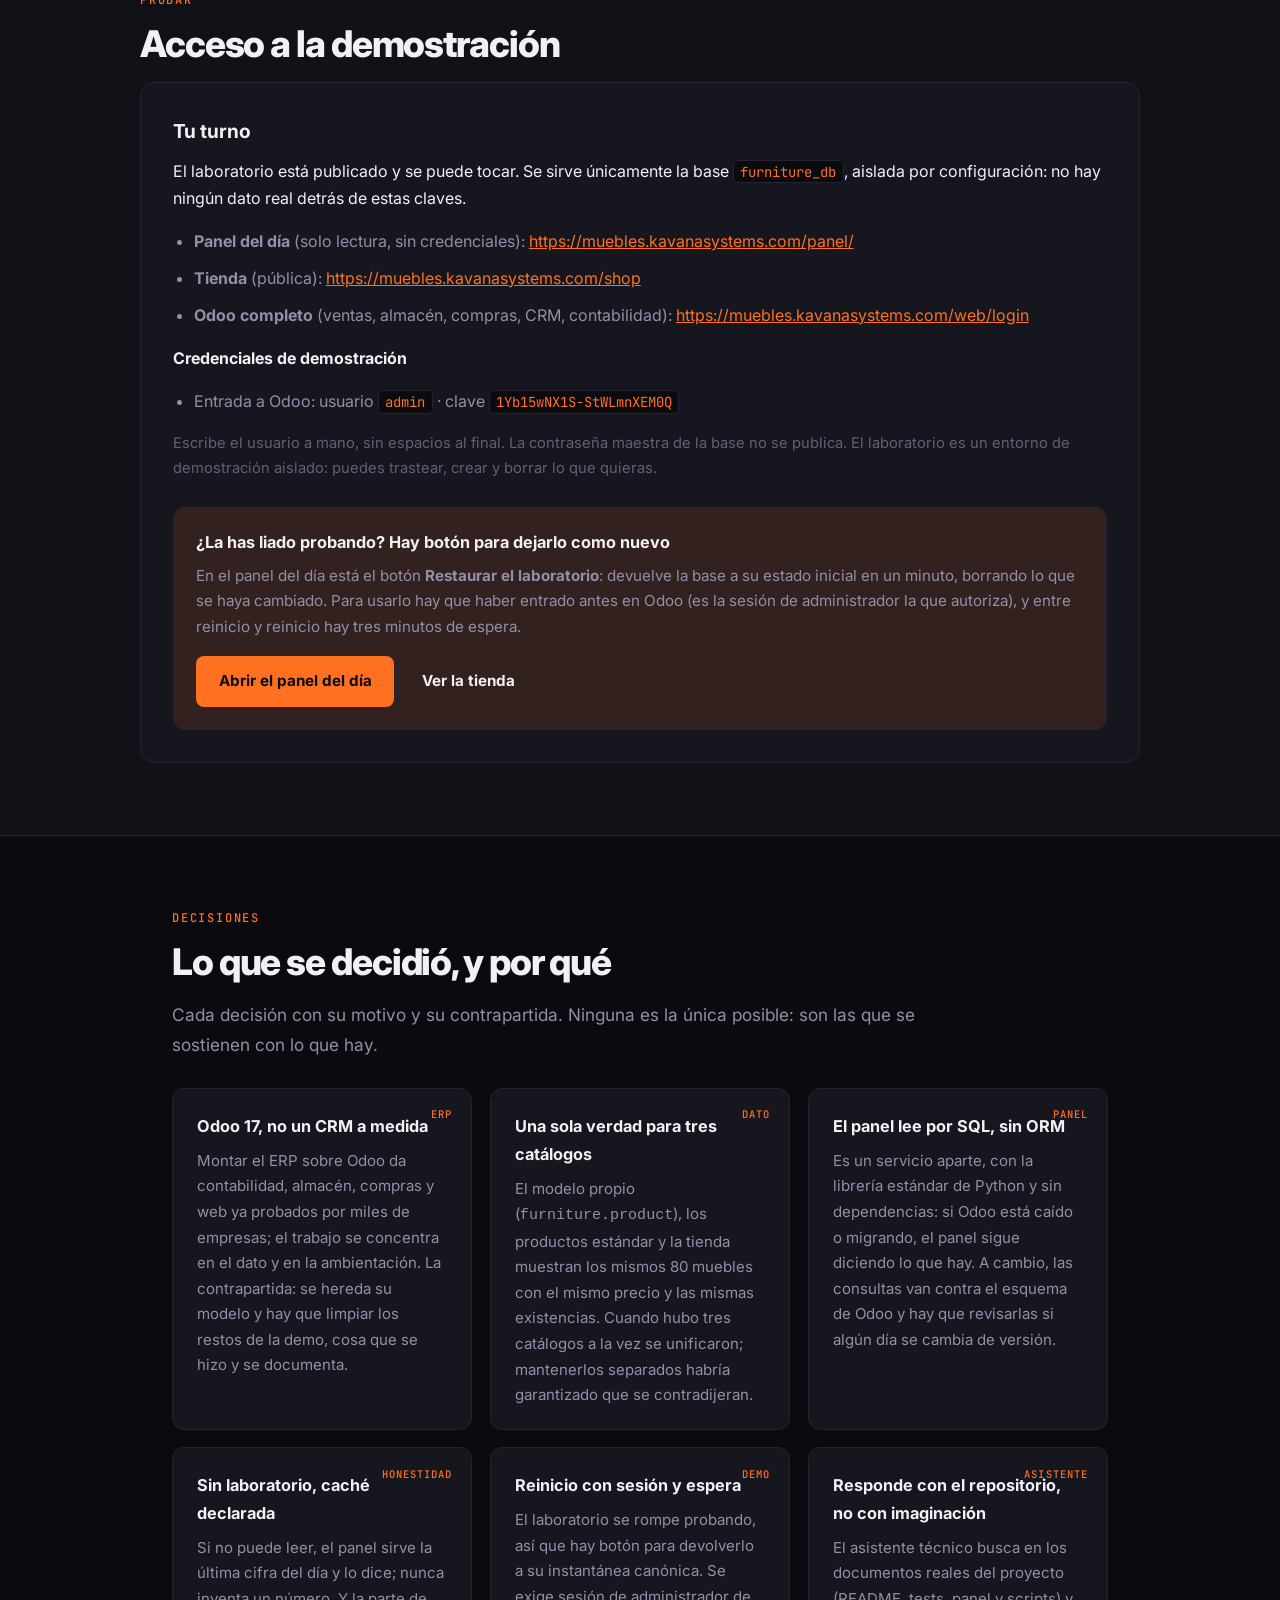
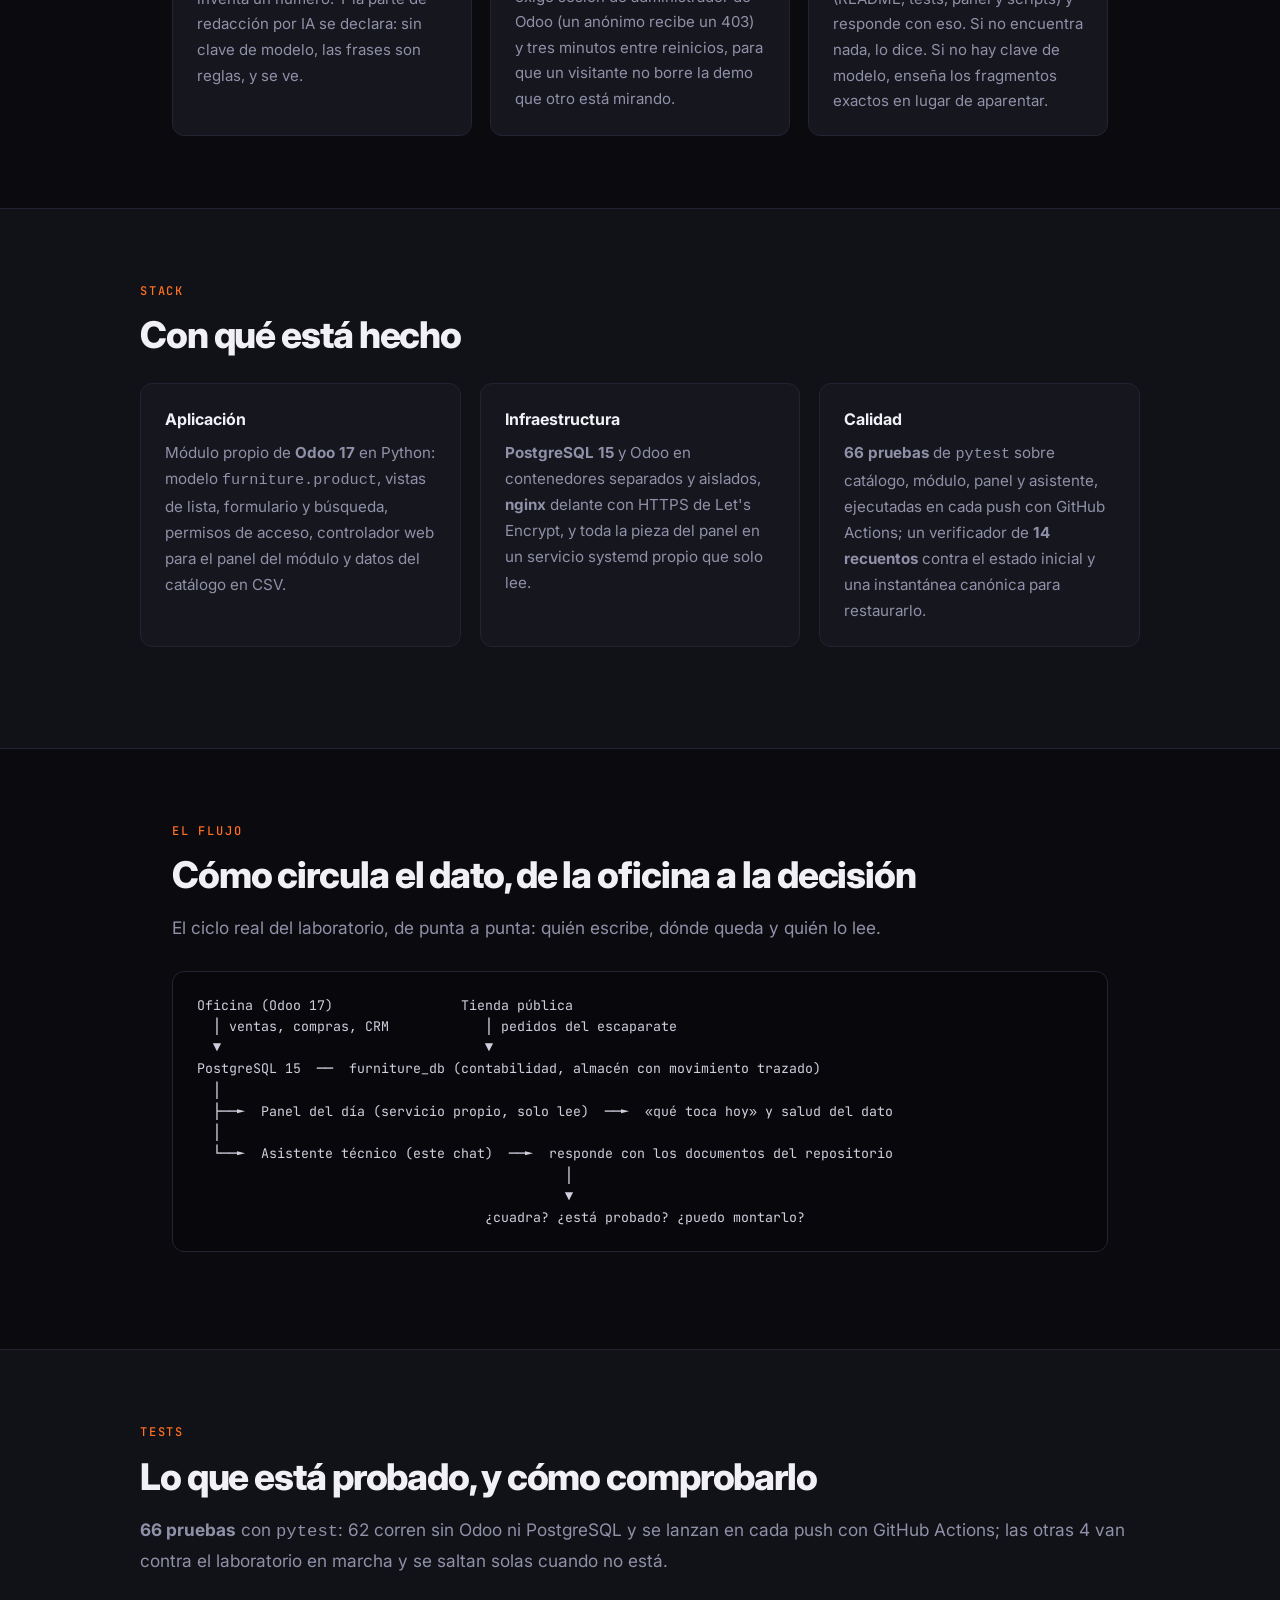
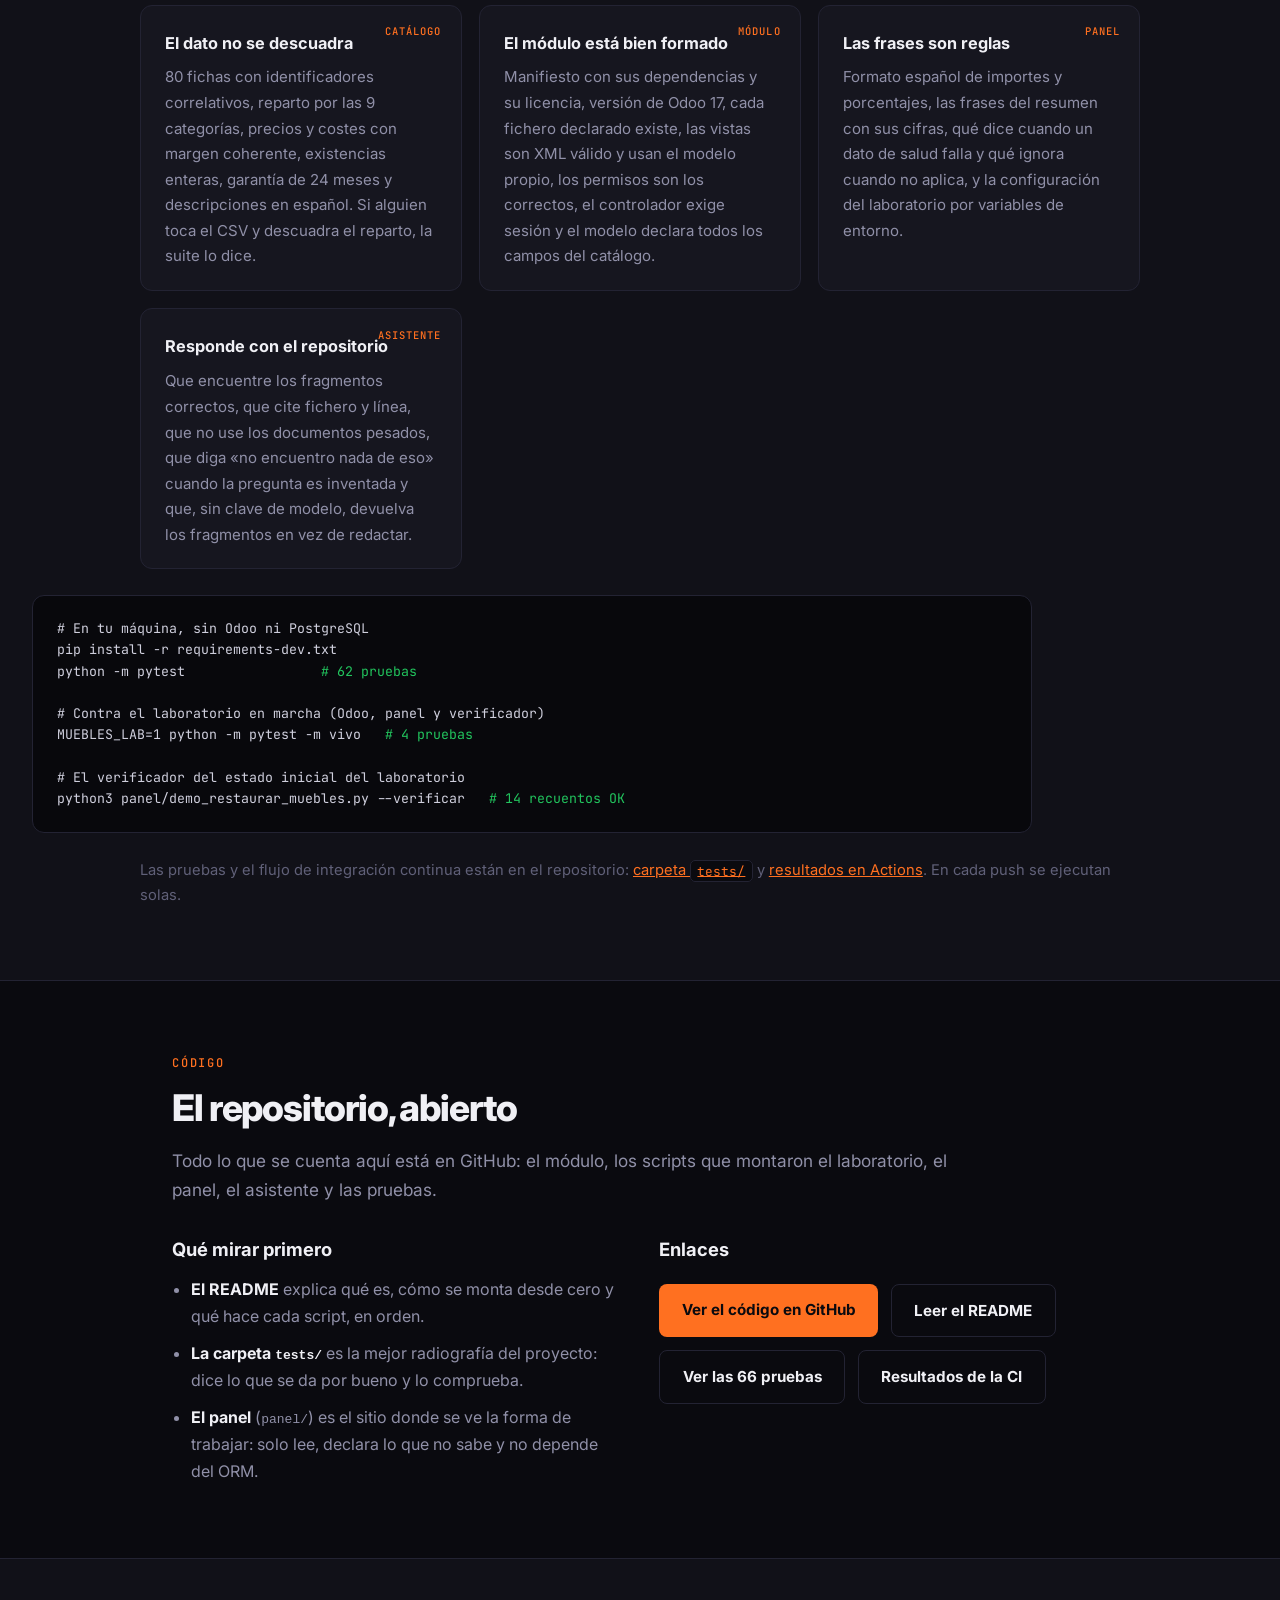
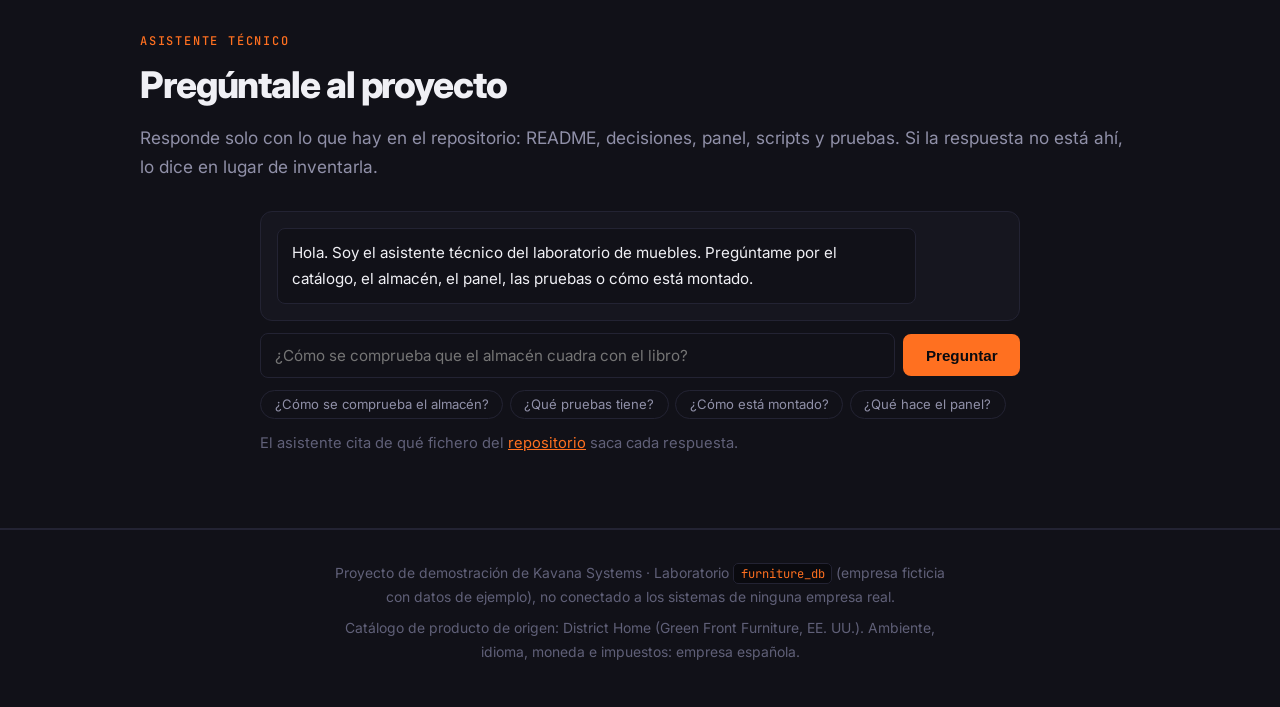
==== commit b35b6ebb: "docs(muebles): las cuentas reales de la suite (66 pruebas: 62 sin laboratorio y 4 vivas)" ====
--- a/landing/index.html
+++ b/landing/index.html
@@ -217,7 +217,7 @@
     </div>
     <div class="tarjeta">
       <h4>Calidad</h4>
-      <p><strong>62 pruebas</strong> de <code>pytest</code> sobre catálogo, módulo, panel y asistente, ejecutadas en cada push con GitHub Actions; un verificador de <strong>14 recuentos</strong> contra el estado inicial y una instantánea canónica para restaurarlo.</p>
+      <p><strong>66 pruebas</strong> de <code>pytest</code> sobre catálogo, módulo, panel y asistente, ejecutadas en cada push con GitHub Actions; un verificador de <strong>14 recuentos</strong> contra el estado inicial y una instantánea canónica para restaurarlo.</p>
     </div>
   </div>
 </section>
@@ -244,7 +244,7 @@
 <section id="tests" class="seccion fondo-claro">
   <span class="sl">Tests</span>
   <h2>Lo que está probado, y cómo comprobarlo</h2>
-  <p class="intro"><strong>62 pruebas</strong> con <code>pytest</code>: 58 corren sin Odoo ni PostgreSQL y se lanzan en cada push con GitHub Actions; las otras 4 van contra el laboratorio en marcha y se saltan solas cuando no está.</p>
+  <p class="intro"><strong>66 pruebas</strong> con <code>pytest</code>: 62 corren sin Odoo ni PostgreSQL y se lanzan en cada push con GitHub Actions; las otras 4 van contra el laboratorio en marcha y se saltan solas cuando no está.</p>
   <div class="grid">
     <div class="ficha"><span class="etiqueta">CATÁLOGO</span><h4>El dato no se descuadra</h4><p>80 fichas con identificadores correlativos, reparto por las 9 categorías, precios y costes con margen coherente, existencias enteras, garantía de 24 meses y descripciones en español. Si alguien toca el CSV y descuadra el reparto, la suite lo dice.</p></div>
     <div class="ficha"><span class="etiqueta">MÓDULO</span><h4>El módulo está bien formado</h4><p>Manifiesto con sus dependencias y su licencia, versión de Odoo 17, cada fichero declarado existe, las vistas son XML válido y usan el modelo propio, los permisos son los correctos, el controlador exige sesión y el modelo declara todos los campos del catálogo.</p></div>
@@ -254,7 +254,7 @@
   <div class="codigo">
 <pre># En tu máquina, sin Odoo ni PostgreSQL
 pip install -r requirements-dev.txt
-python -m pytest                 <span class="ok"># 58 pruebas</span>
+python -m pytest                 <span class="ok"># 62 pruebas</span>
 
 # Contra el laboratorio en marcha (Odoo, panel y verificador)
 MUEBLES_LAB=1 python -m pytest -m vivo   <span class="ok"># 4 pruebas</span>
@@ -283,7 +283,7 @@
       <div class="botones">
         <a class="boton" href="https://github.com/kavanasystemsinfo-ui/ODOO_CRM" target="_blank" rel="noopener">Ver el código en GitHub</a>
         <a class="boton secundario" href="https://github.com/kavanasystemsinfo-ui/ODOO_CRM/blob/main/README.md" target="_blank" rel="noopener">Leer el README</a>
-        <a class="boton secundario" href="https://github.com/kavanasystemsinfo-ui/ODOO_CRM/tree/main/tests" target="_blank" rel="noopener">Ver las 62 pruebas</a>
+        <a class="boton secundario" href="https://github.com/kavanasystemsinfo-ui/ODOO_CRM/tree/main/tests" target="_blank" rel="noopener">Ver las 66 pruebas</a>
         <a class="boton secundario" href="https://github.com/kavanasystemsinfo-ui/ODOO_CRM/actions" target="_blank" rel="noopener">Resultados de la CI</a>
       </div>
     </div>
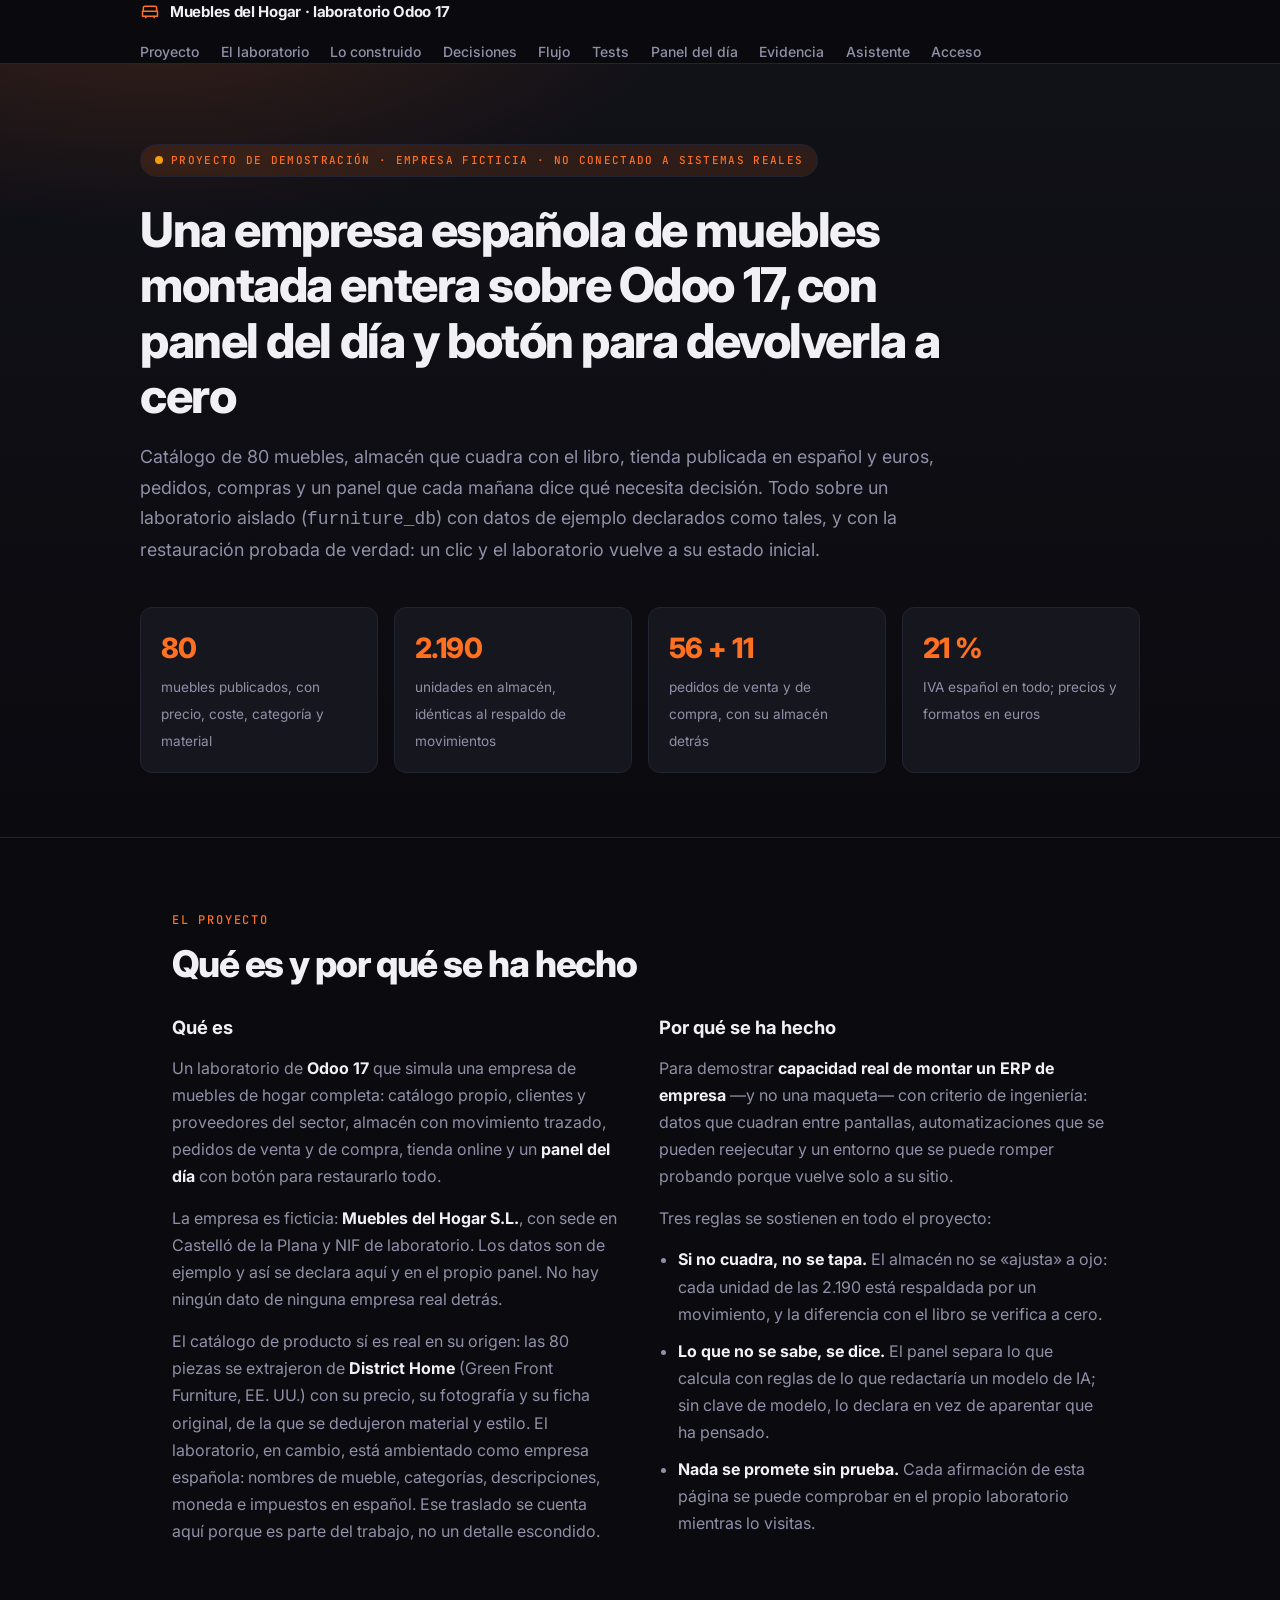
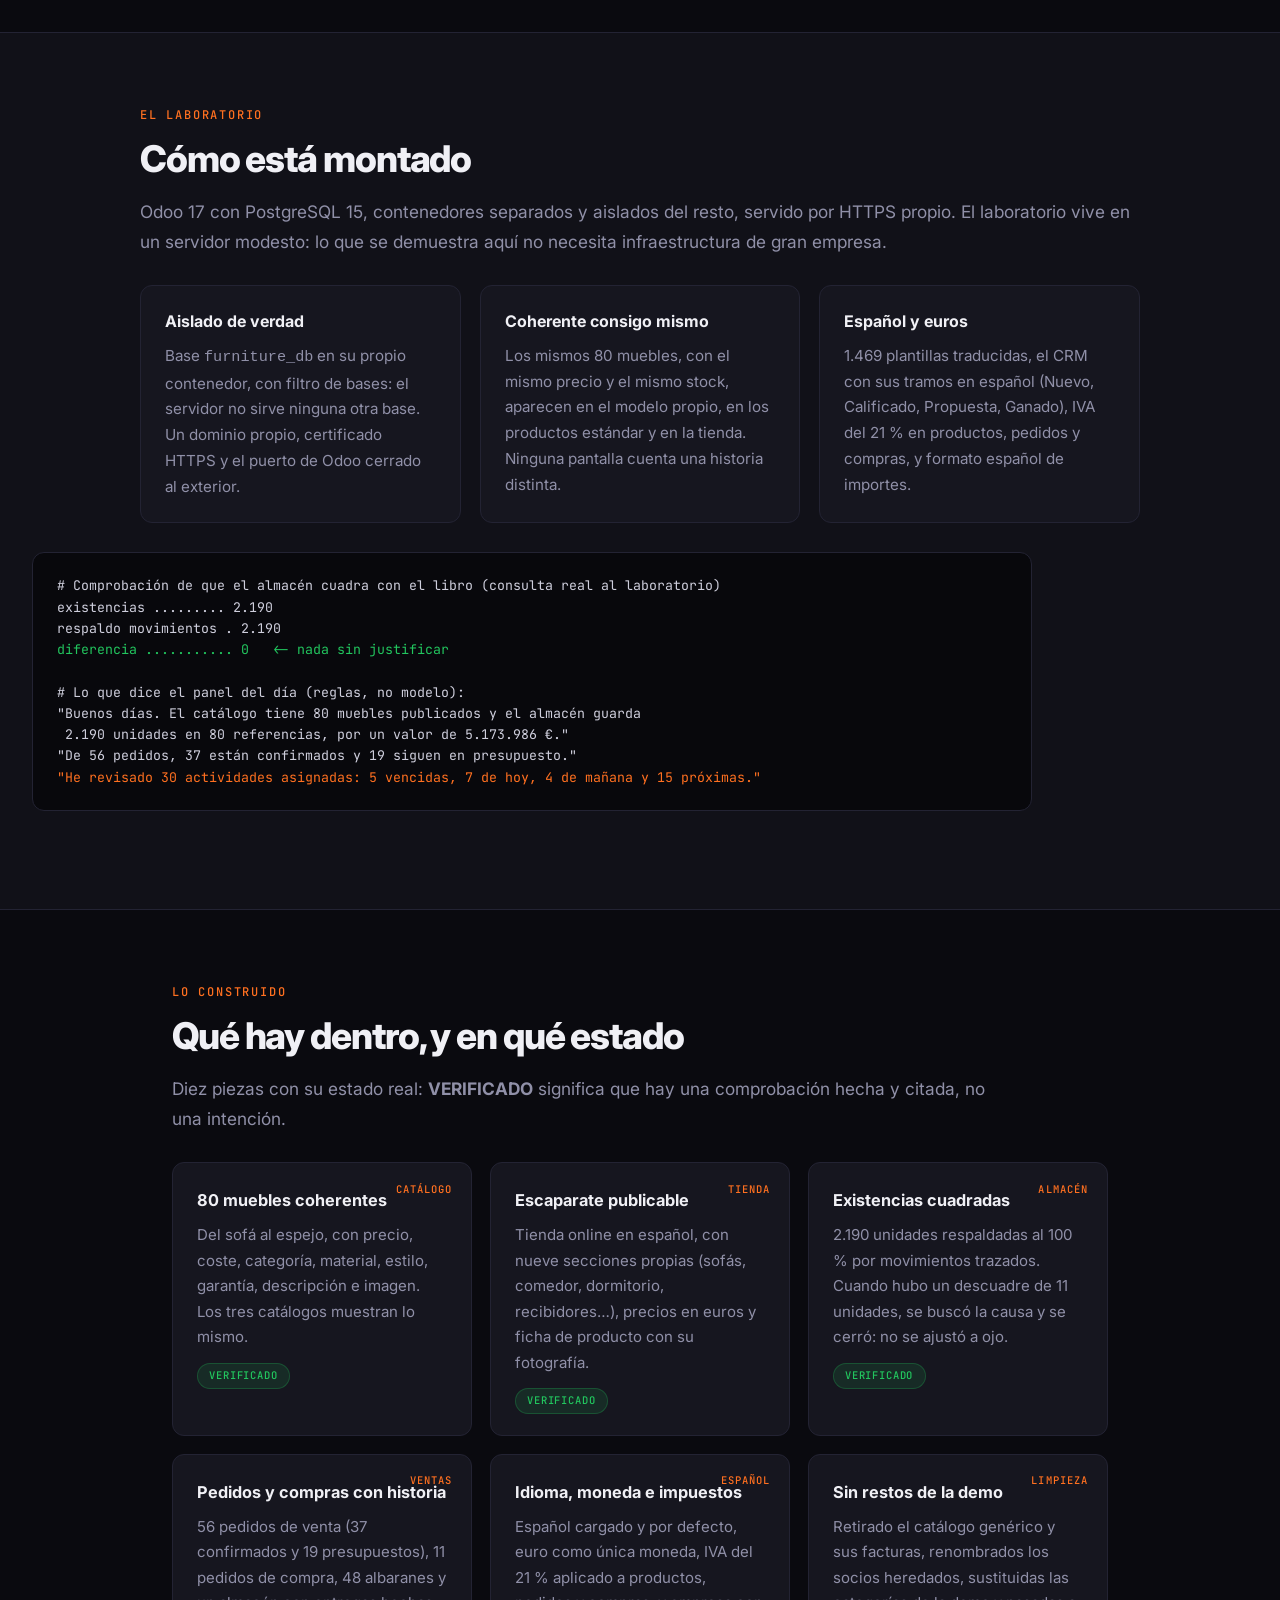
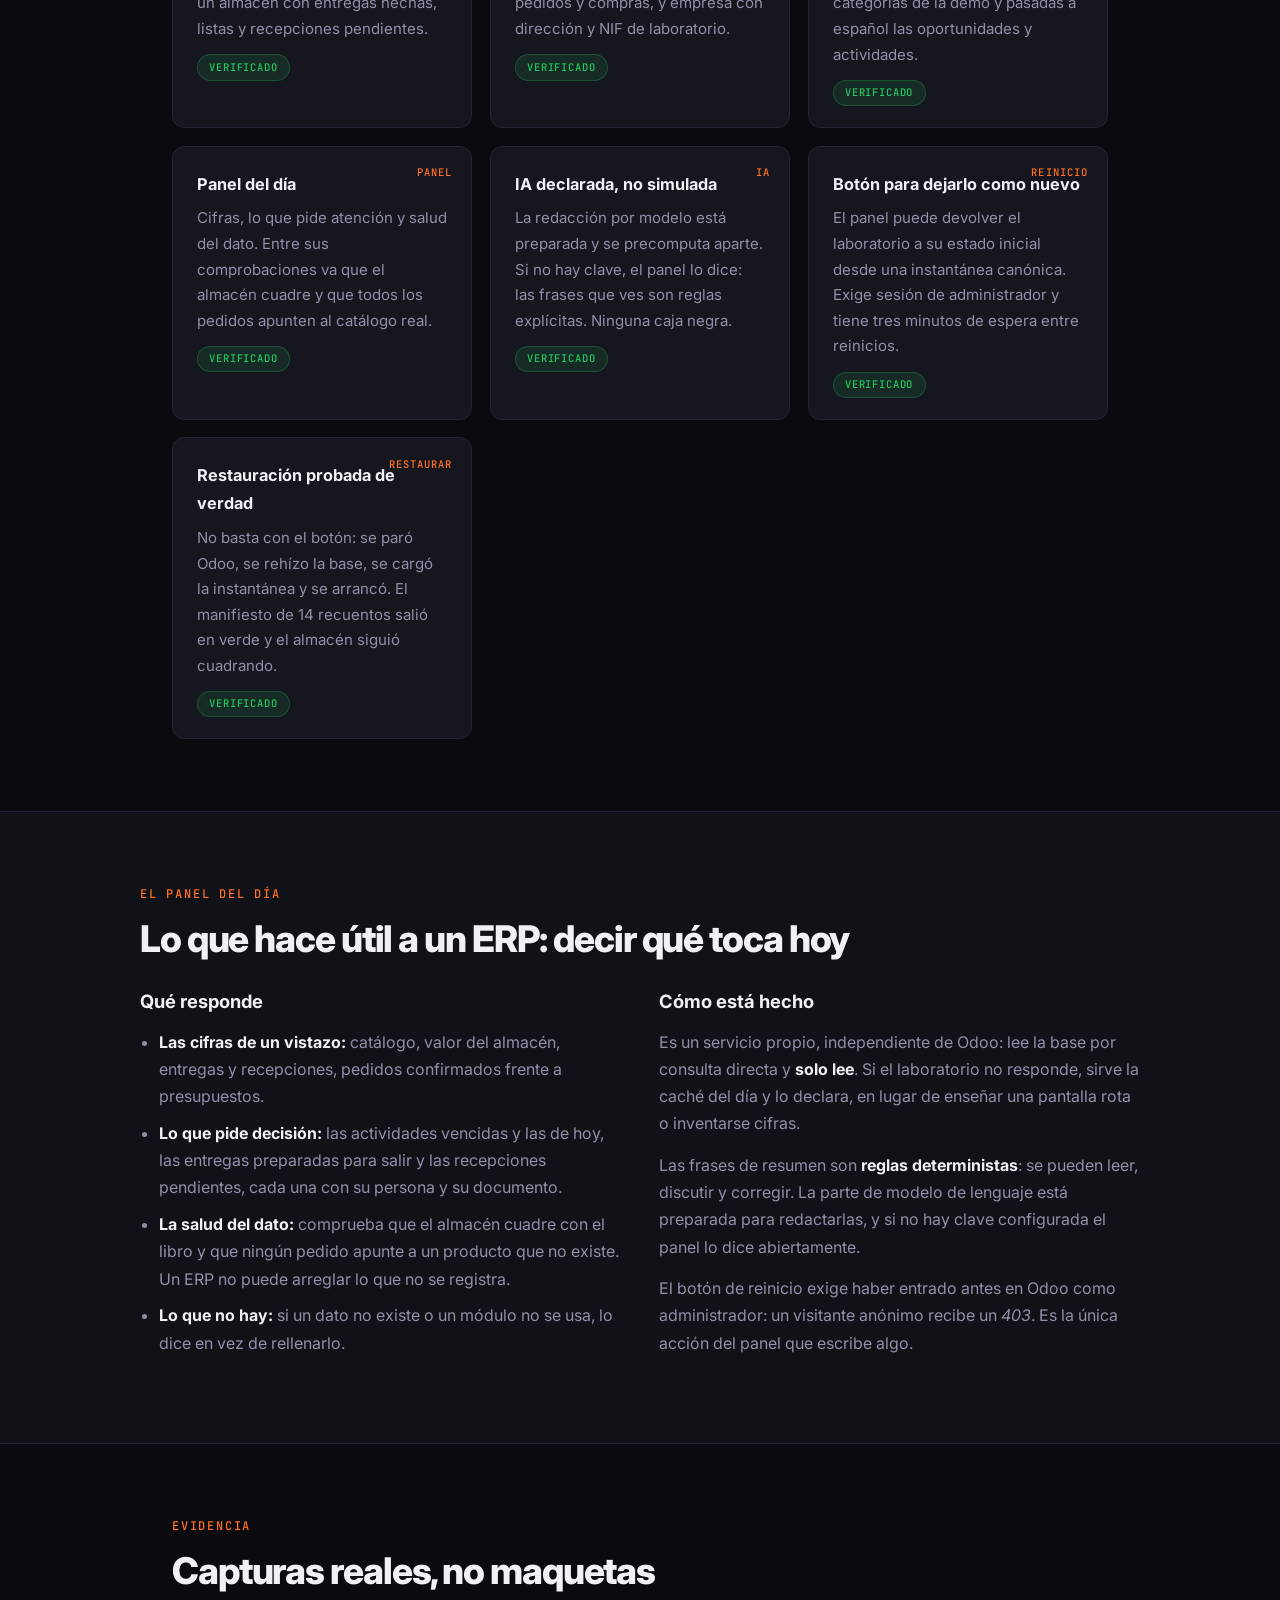
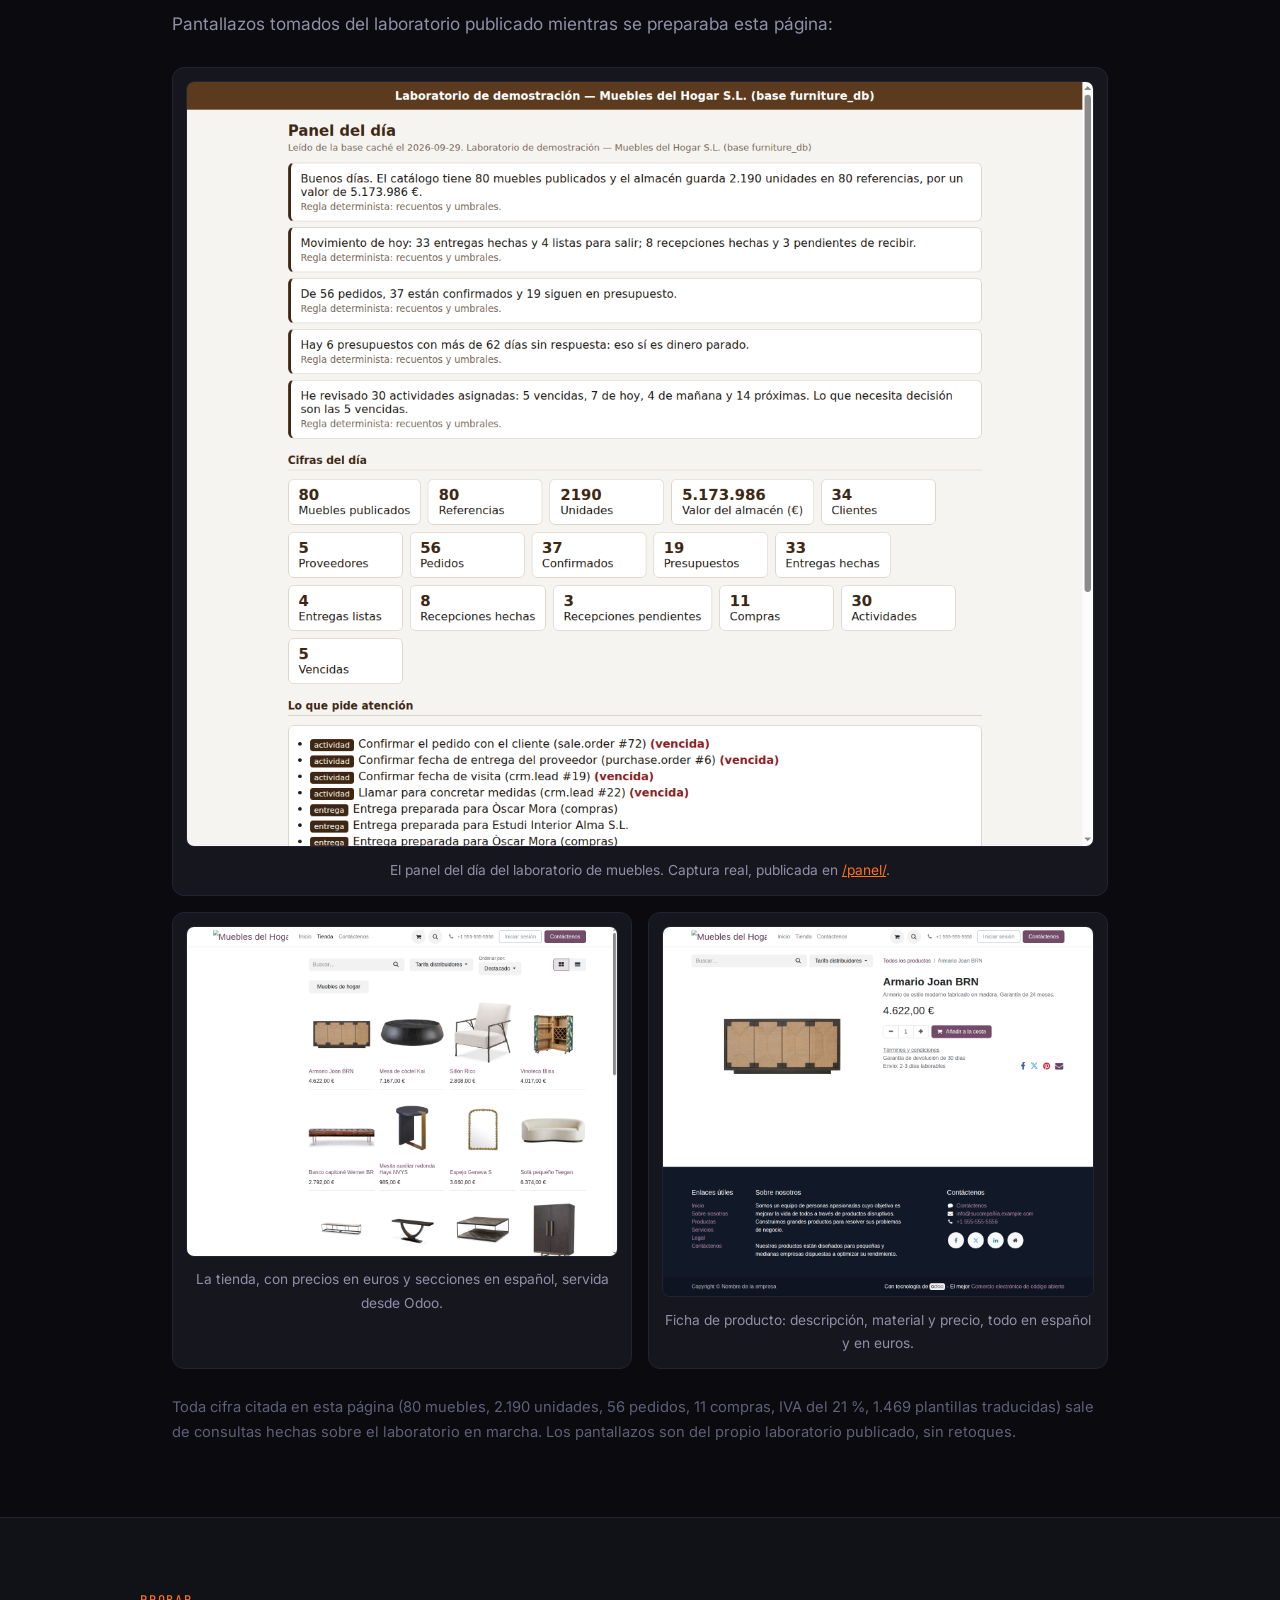
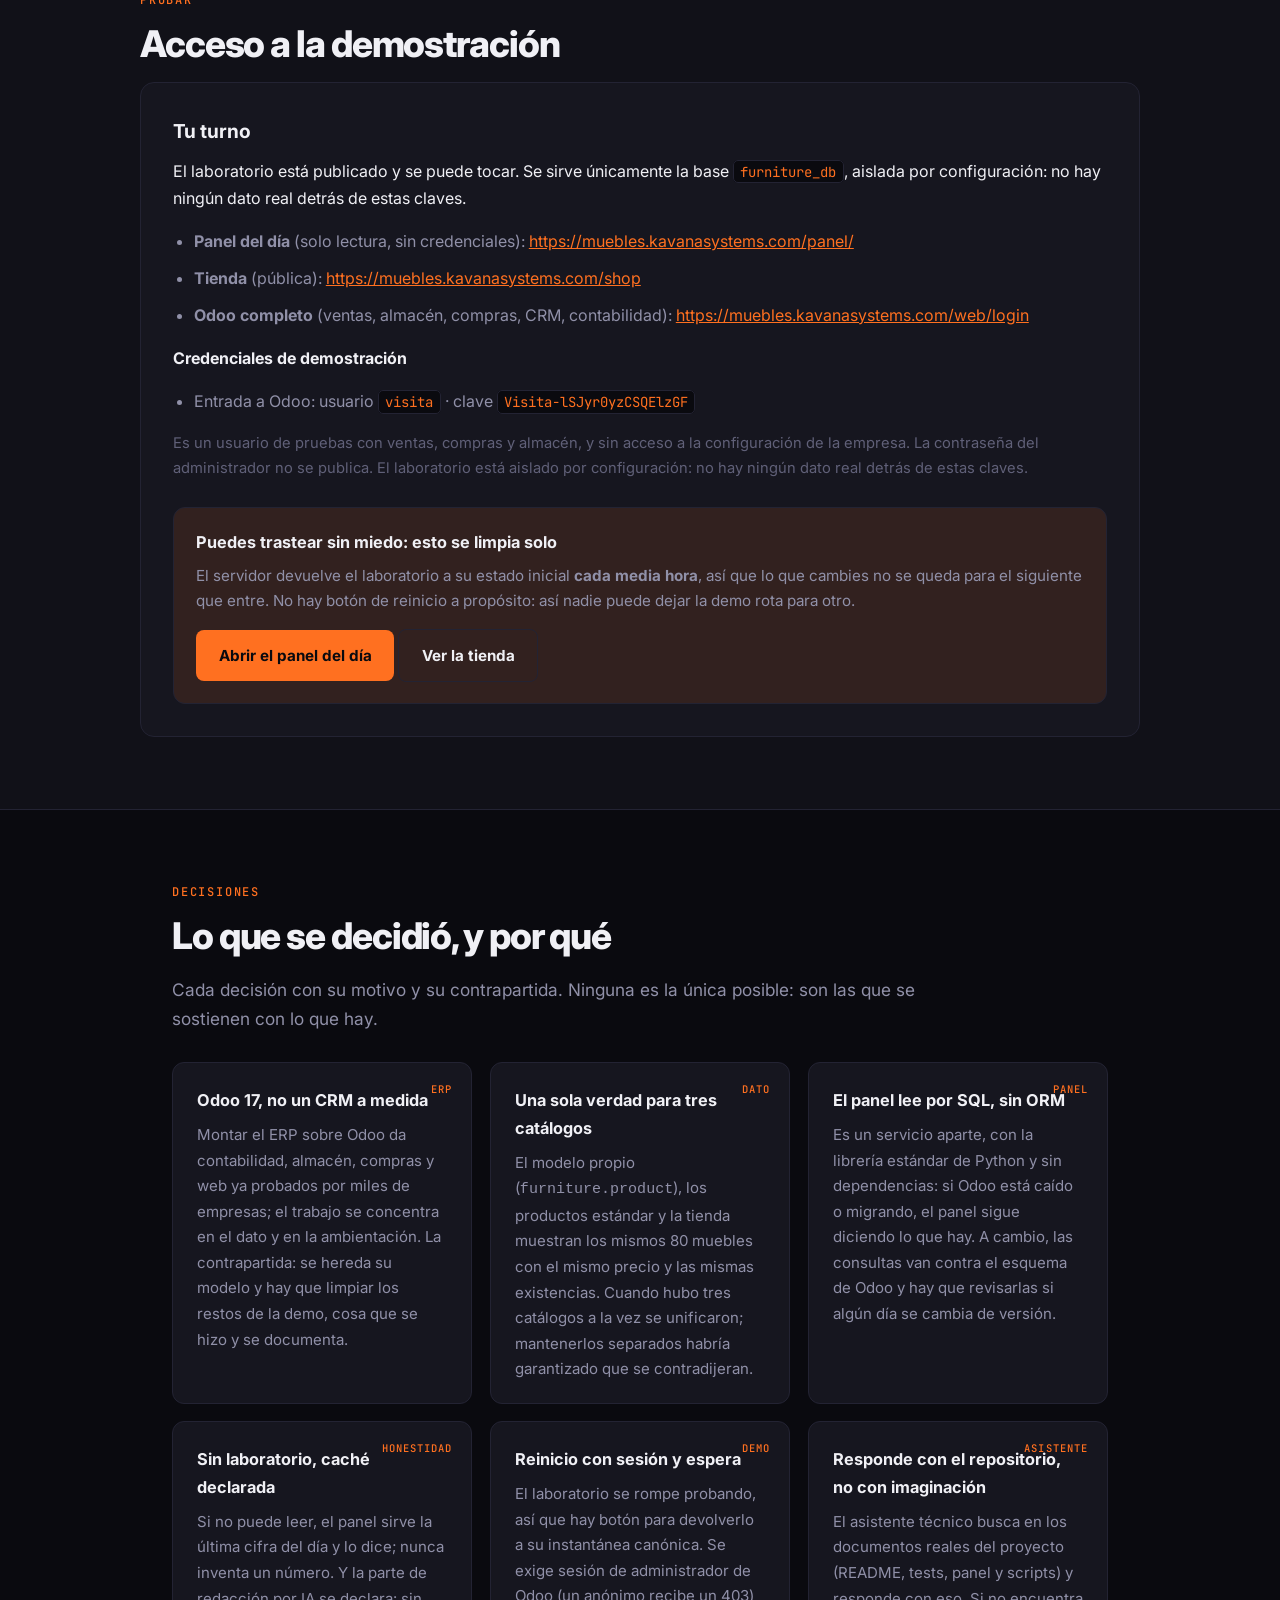
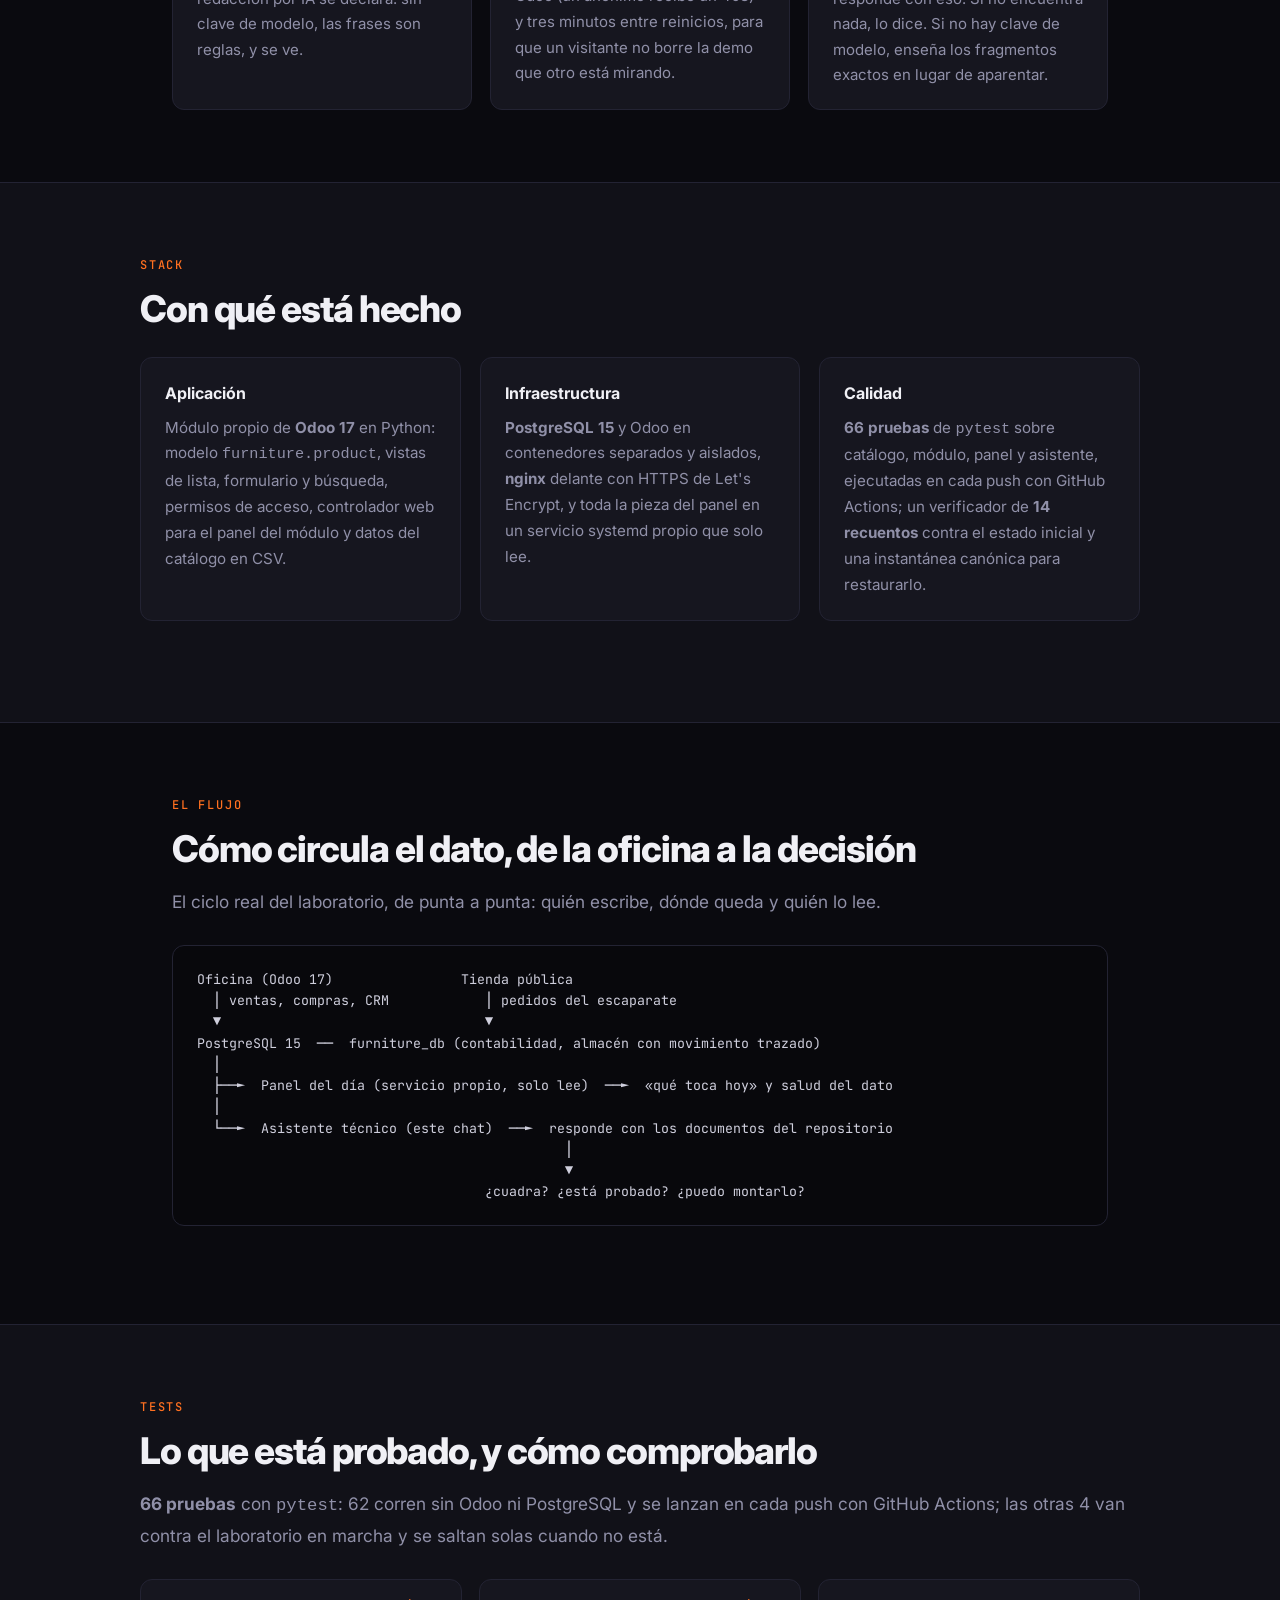
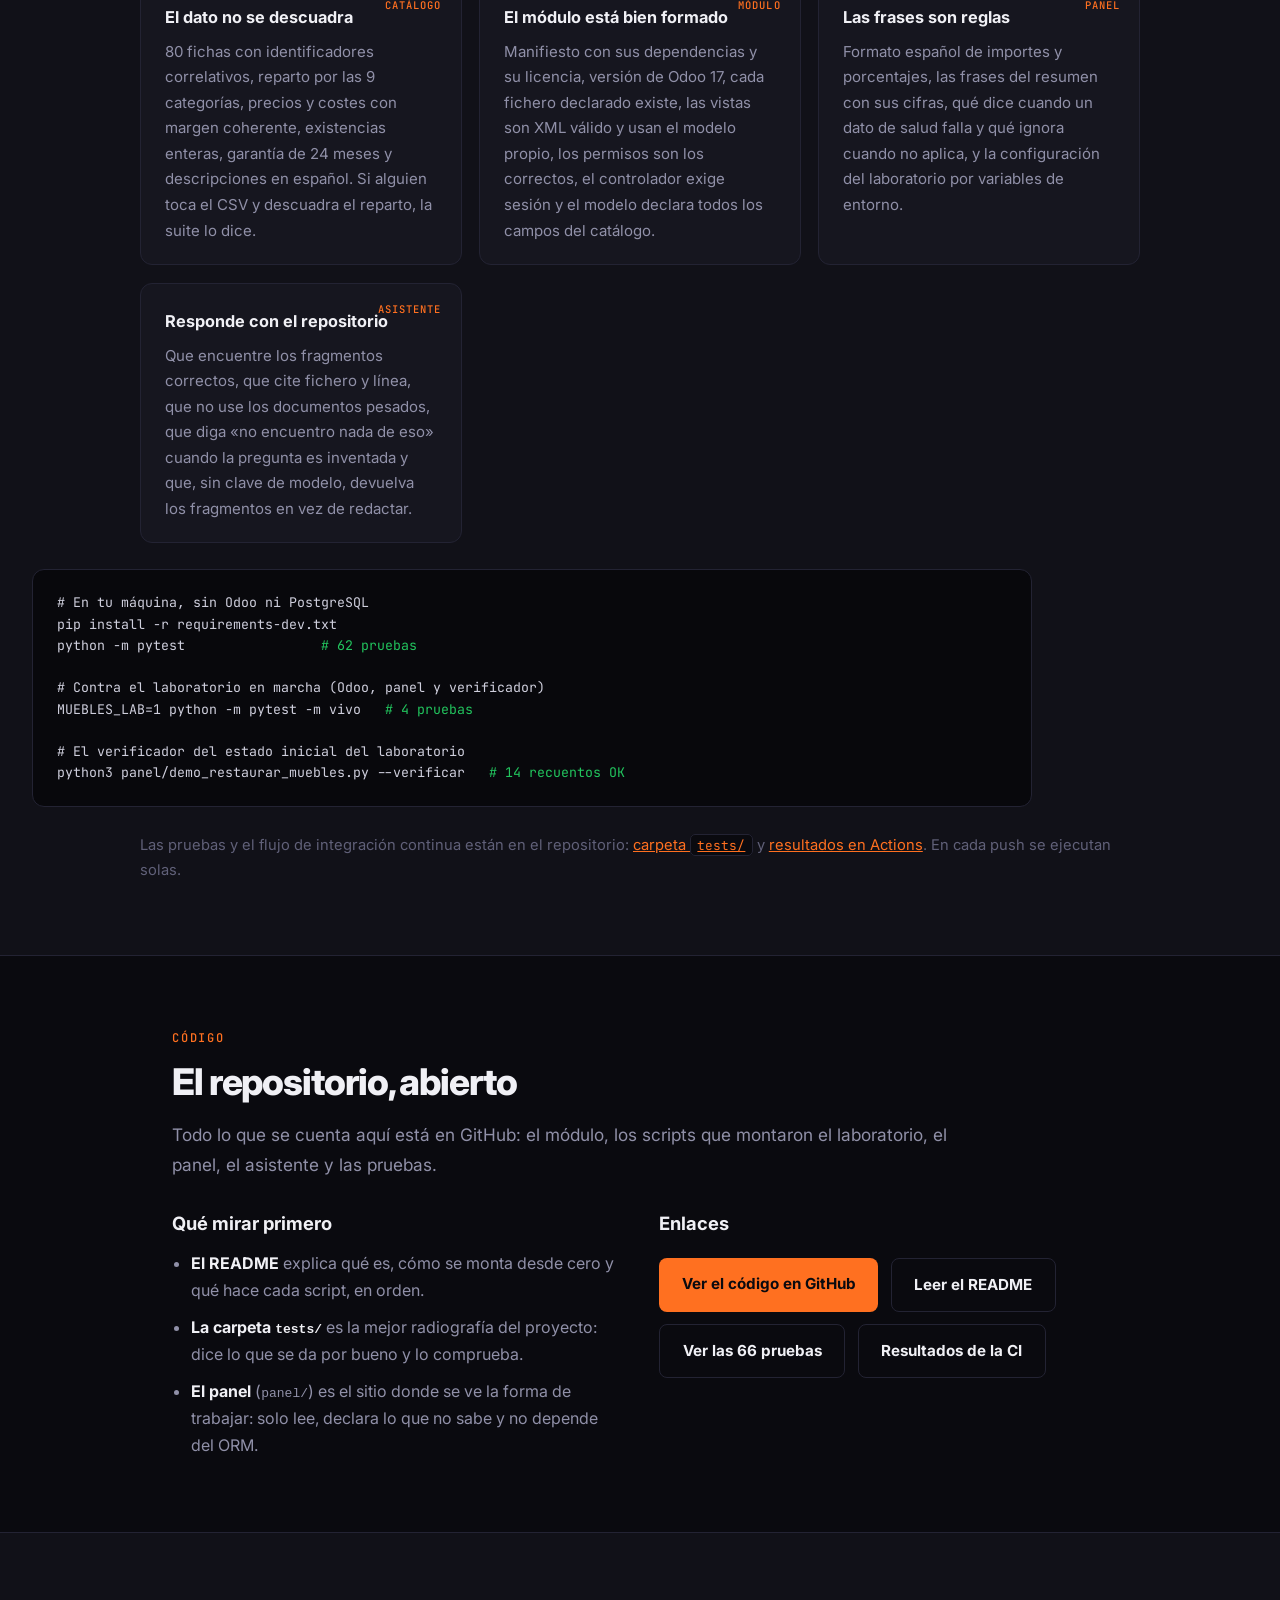
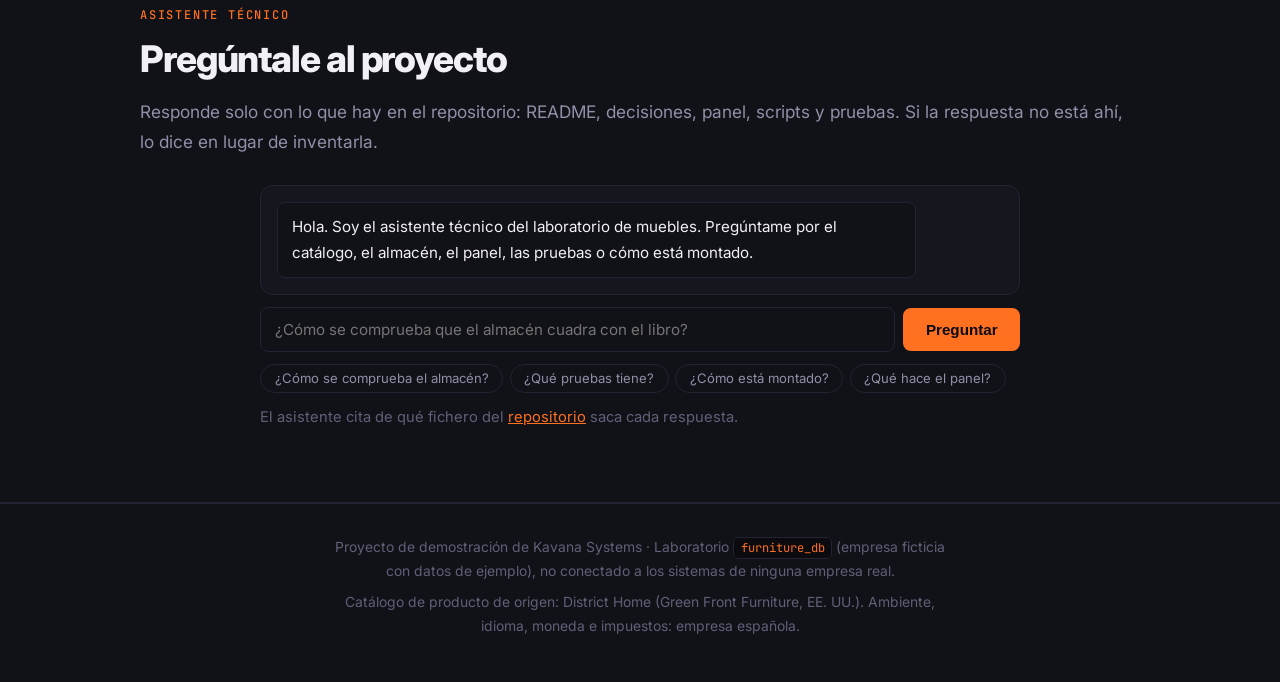
==== commit b88d96ad: "feat(fase1): la demo se limpia sola y deja de publicar el admin - panel/limpieza_automatica.sh + cro" ====
--- a/landing/index.html
+++ b/landing/index.html
@@ -177,12 +177,12 @@
     </ul>
     <h4>Credenciales de demostración</h4>
     <ul>
-      <li>Entrada a Odoo: usuario <code>admin</code> · clave <code>1Yb15wNX1S-StWLmnXEM0Q</code></li>
+      <li>Entrada a Odoo: usuario <code>visita</code> · clave <code>Visita-lSJyr0yzCSQElzGF</code></li>
     </ul>
-    <p class="nota">Escribe el usuario a mano, sin espacios al final. La contraseña maestra de la base no se publica. El laboratorio es un entorno de demostración aislado: puedes trastear, crear y borrar lo que quieras.</p>
+    <p class="nota">Es un usuario de pruebas con ventas, compras y almacén, y sin acceso a la configuración de la empresa. La contraseña del administrador no se publica. El laboratorio está aislado por configuración: no hay ningún dato real detrás de estas claves.</p>
     <div class="reinicio-landing">
-      <h4>¿La has liado probando? Hay botón para dejarlo como nuevo</h4>
-      <p>En el panel del día está el botón <strong>Restaurar el laboratorio</strong>: devuelve la base a su estado inicial en un minuto, borrando lo que se haya cambiado. Para usarlo hay que haber entrado antes en Odoo (es la sesión de administrador la que autoriza), y entre reinicio y reinicio hay tres minutos de espera.</p>
+      <h4>Puedes trastear sin miedo: esto se limpia solo</h4>
+      <p>El servidor devuelve el laboratorio a su estado inicial <strong>cada media hora</strong>, así que lo que cambies no se queda para el siguiente que entre. No hay botón de reinicio a propósito: así nadie puede dejar la demo rota para otro.</p>
       <a class="boton" href="/panel/" target="_blank" rel="noopener">Abrir el panel del día</a>
       <a class="boton secundario" href="/shop" target="_blank" rel="noopener">Ver la tienda</a>
     </div>
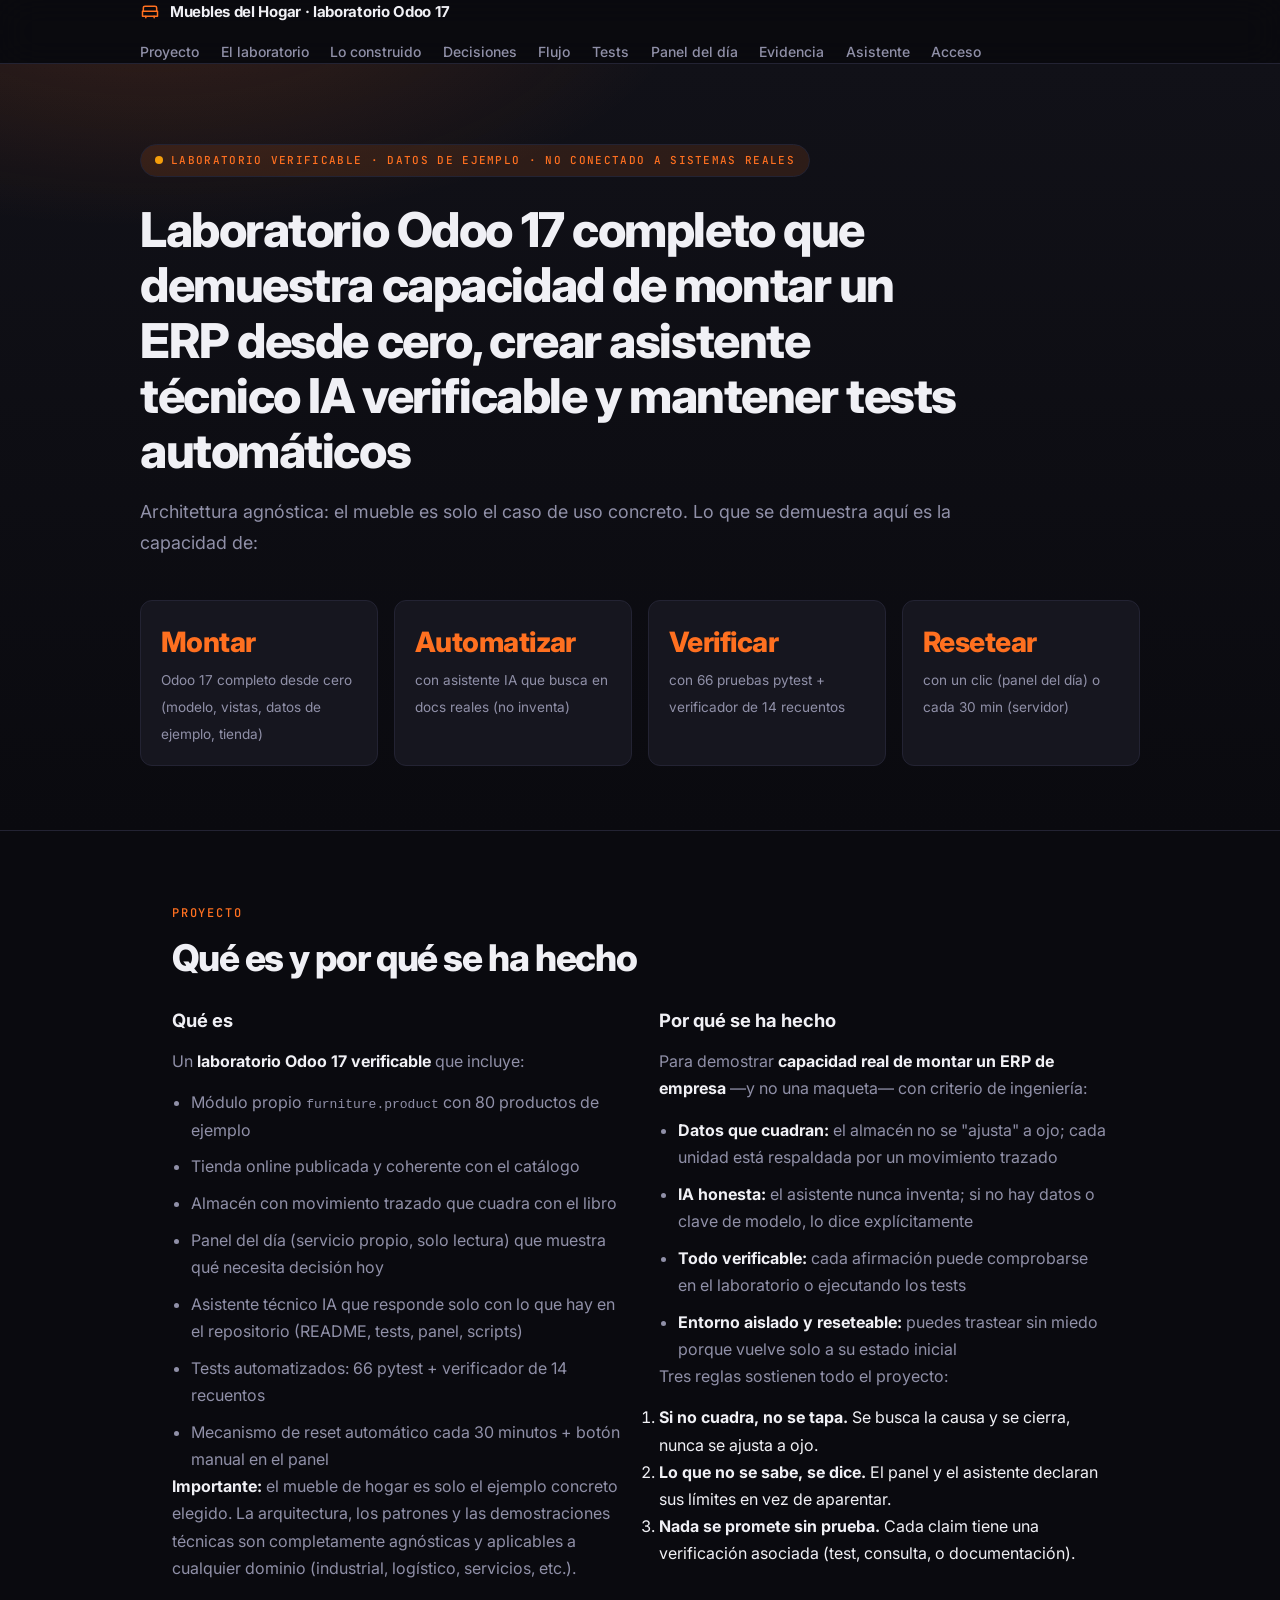
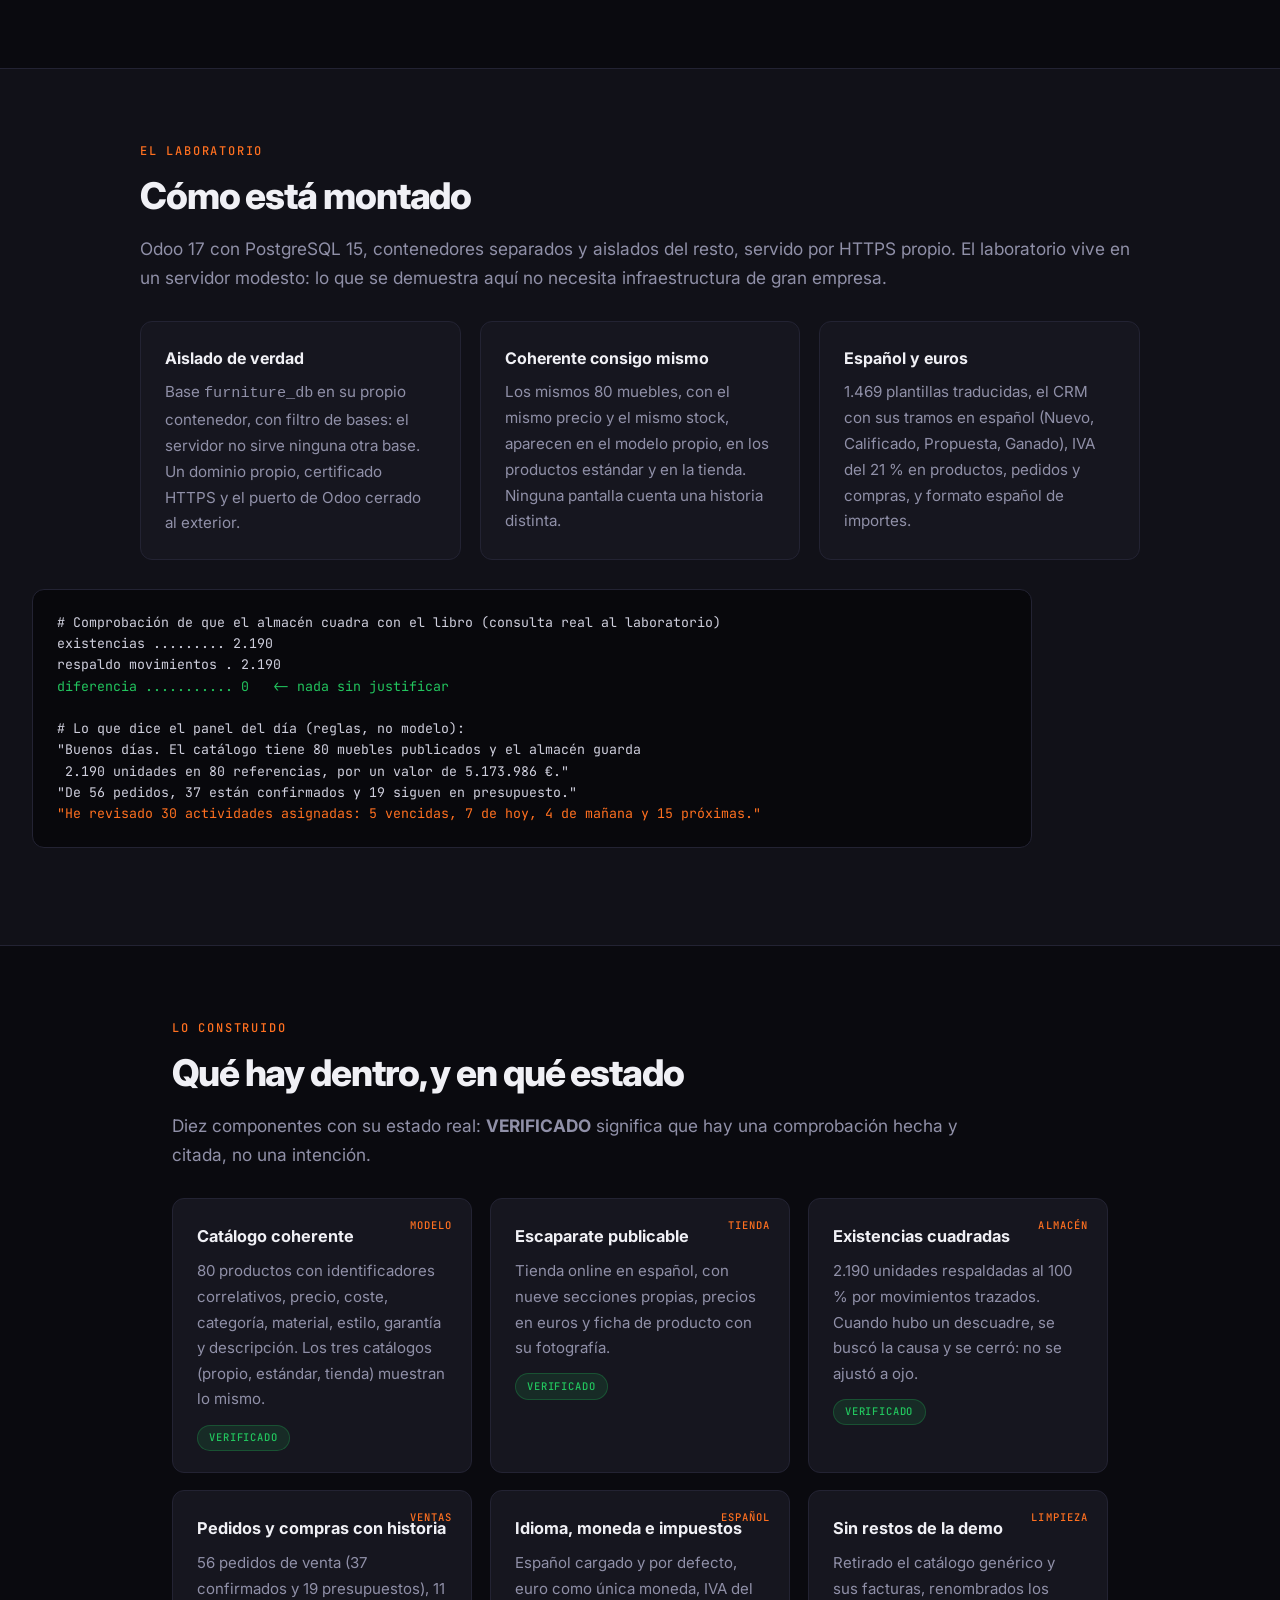
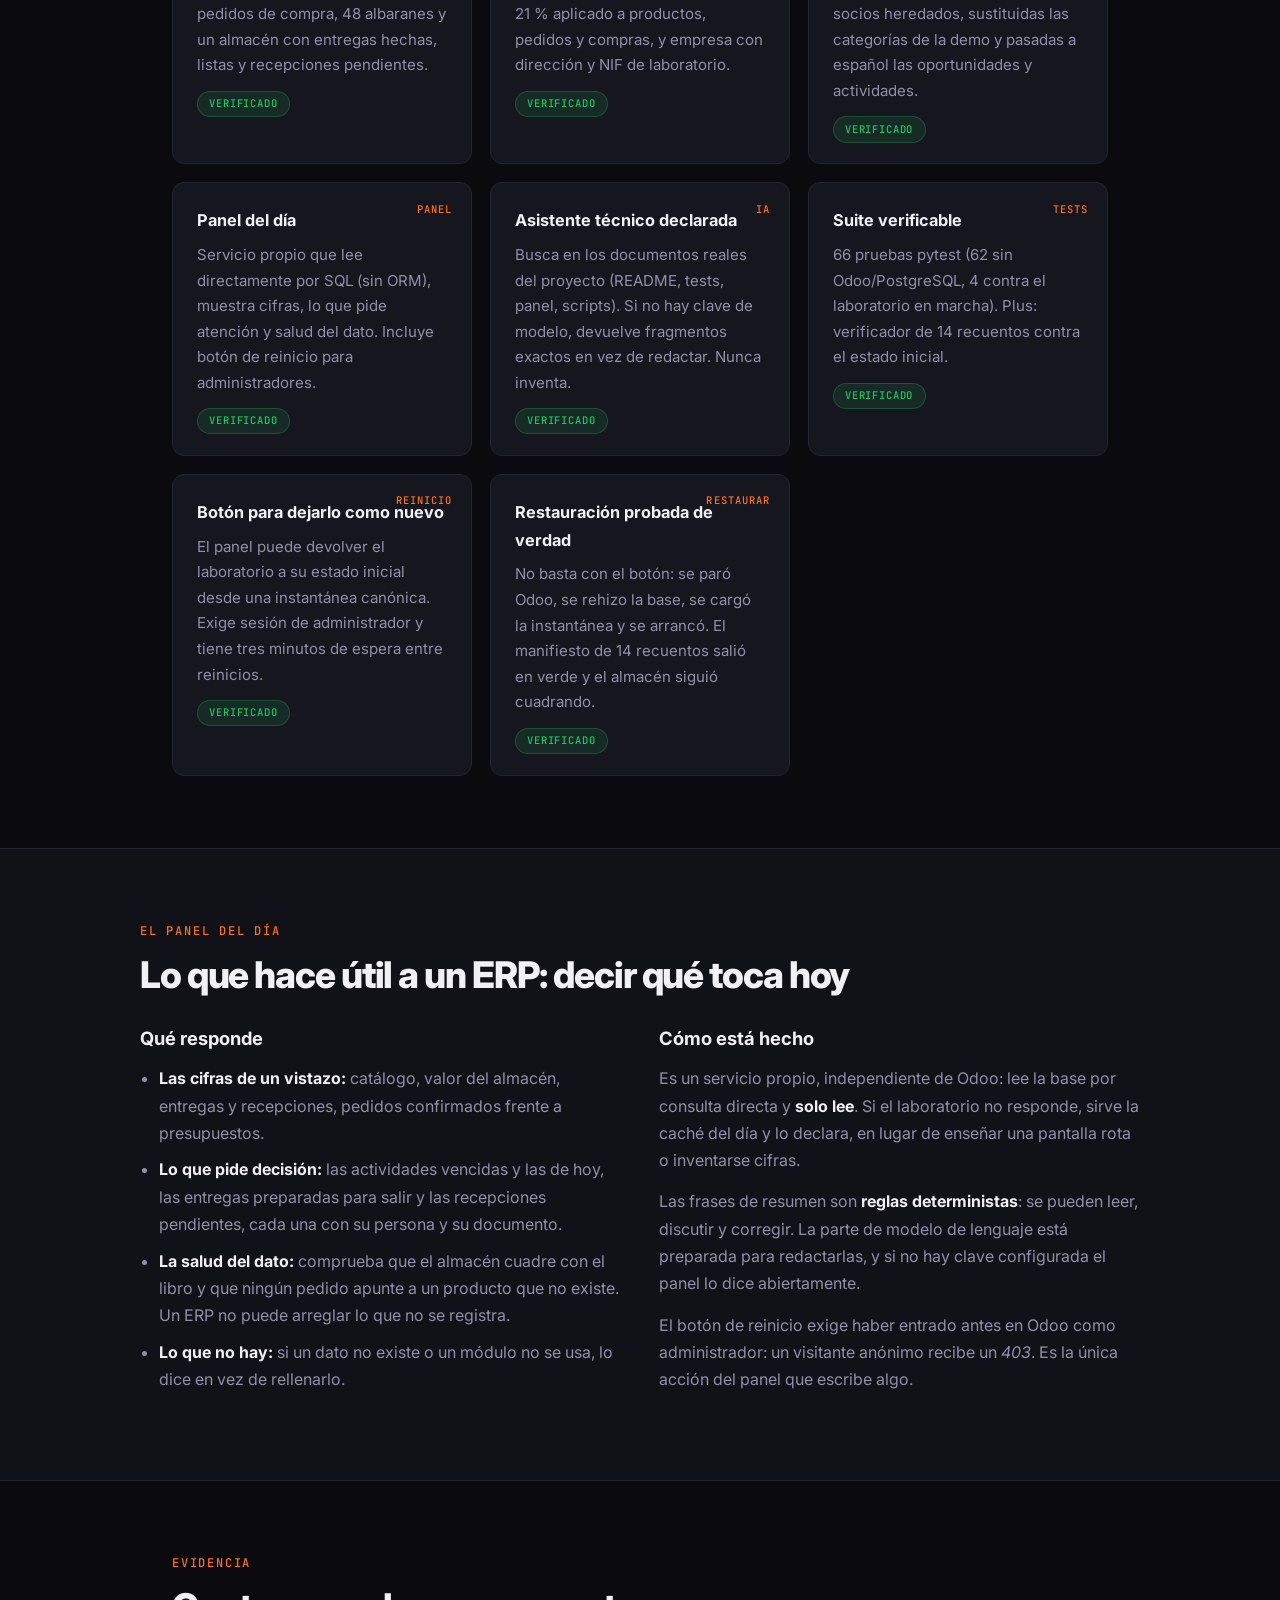
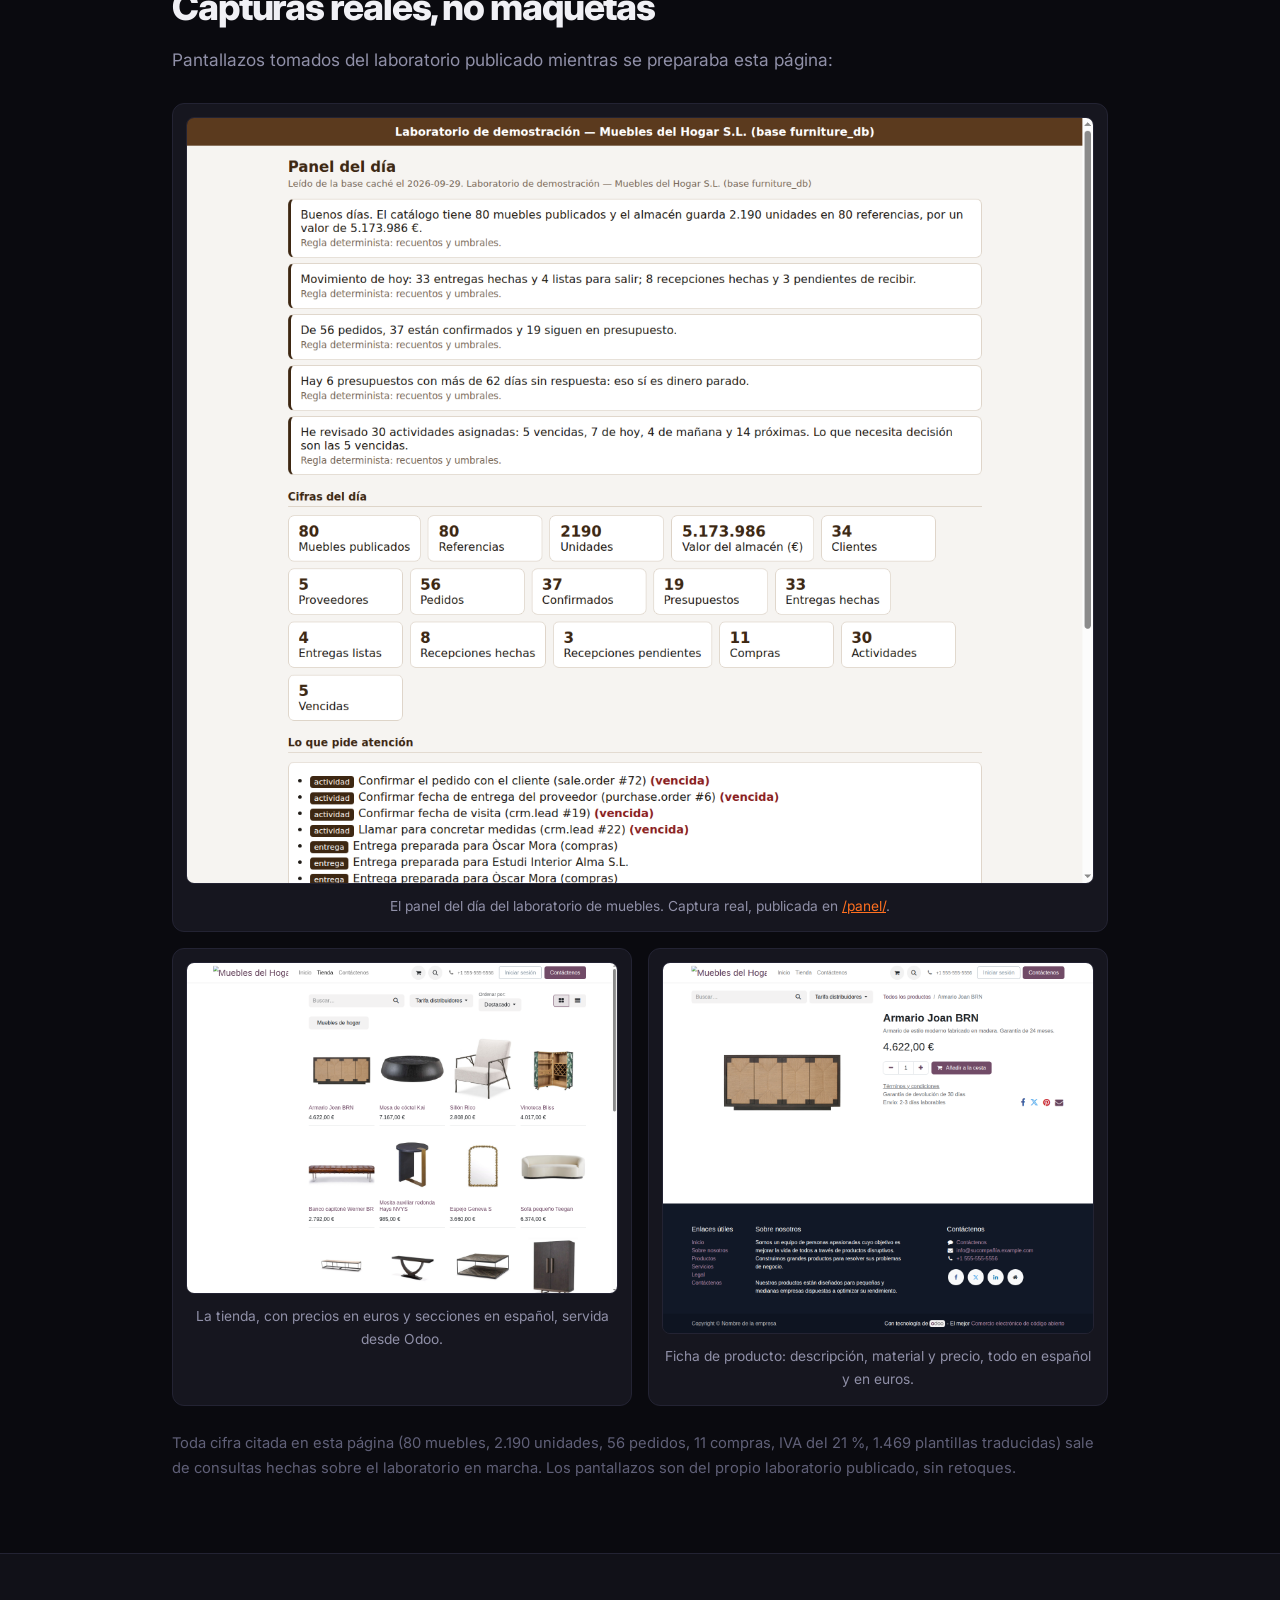
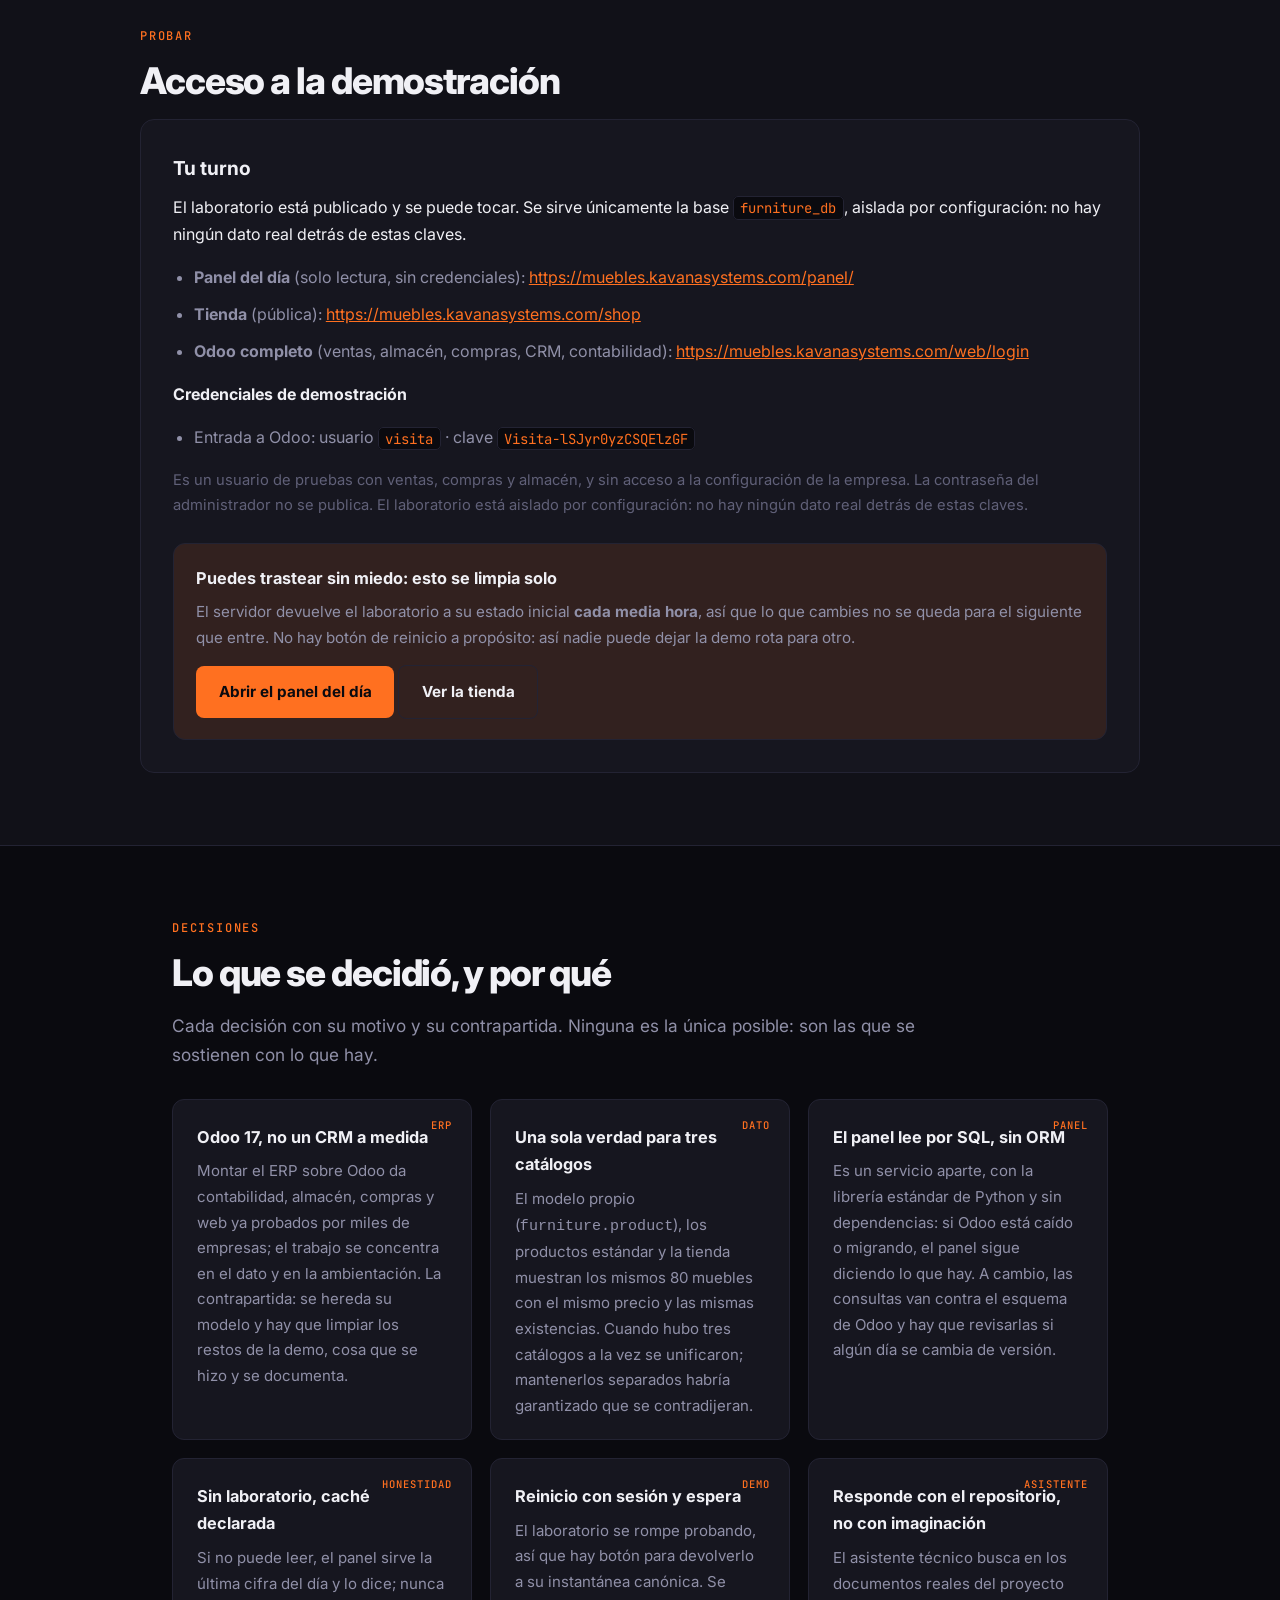
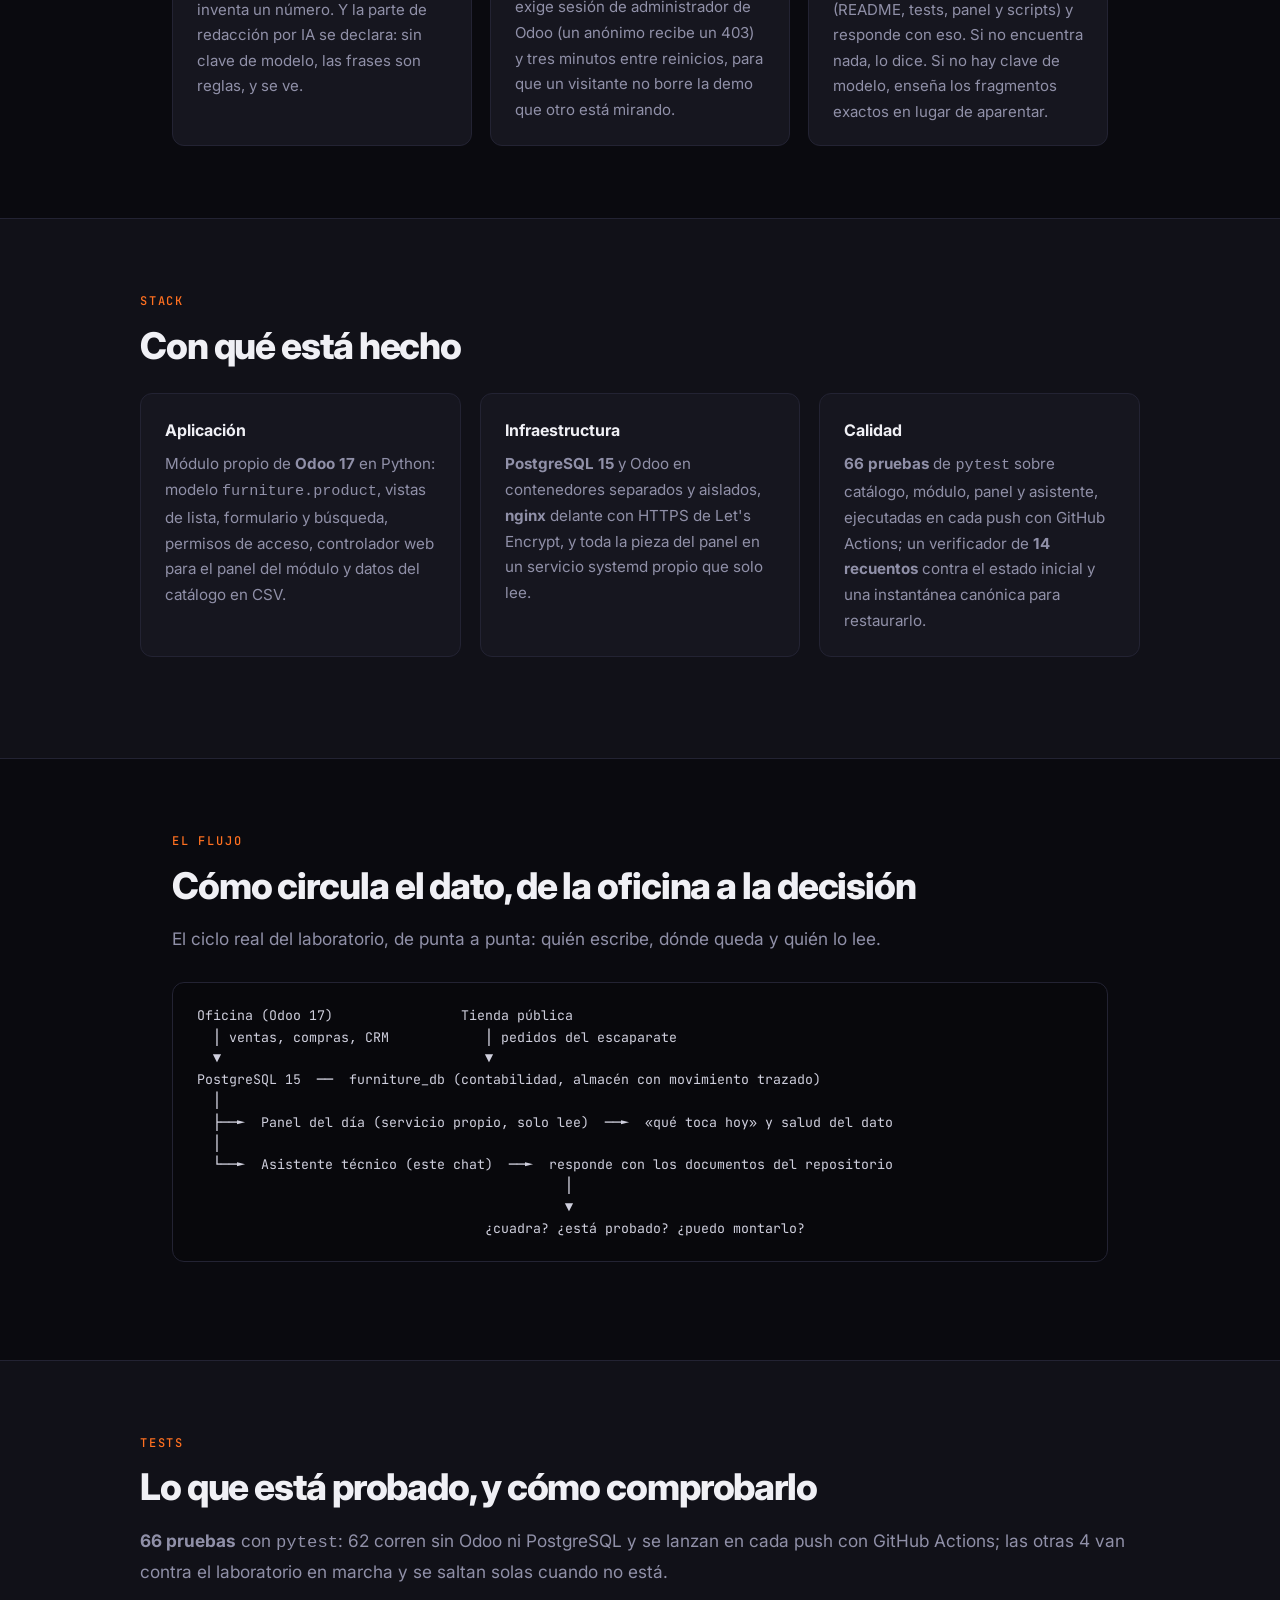
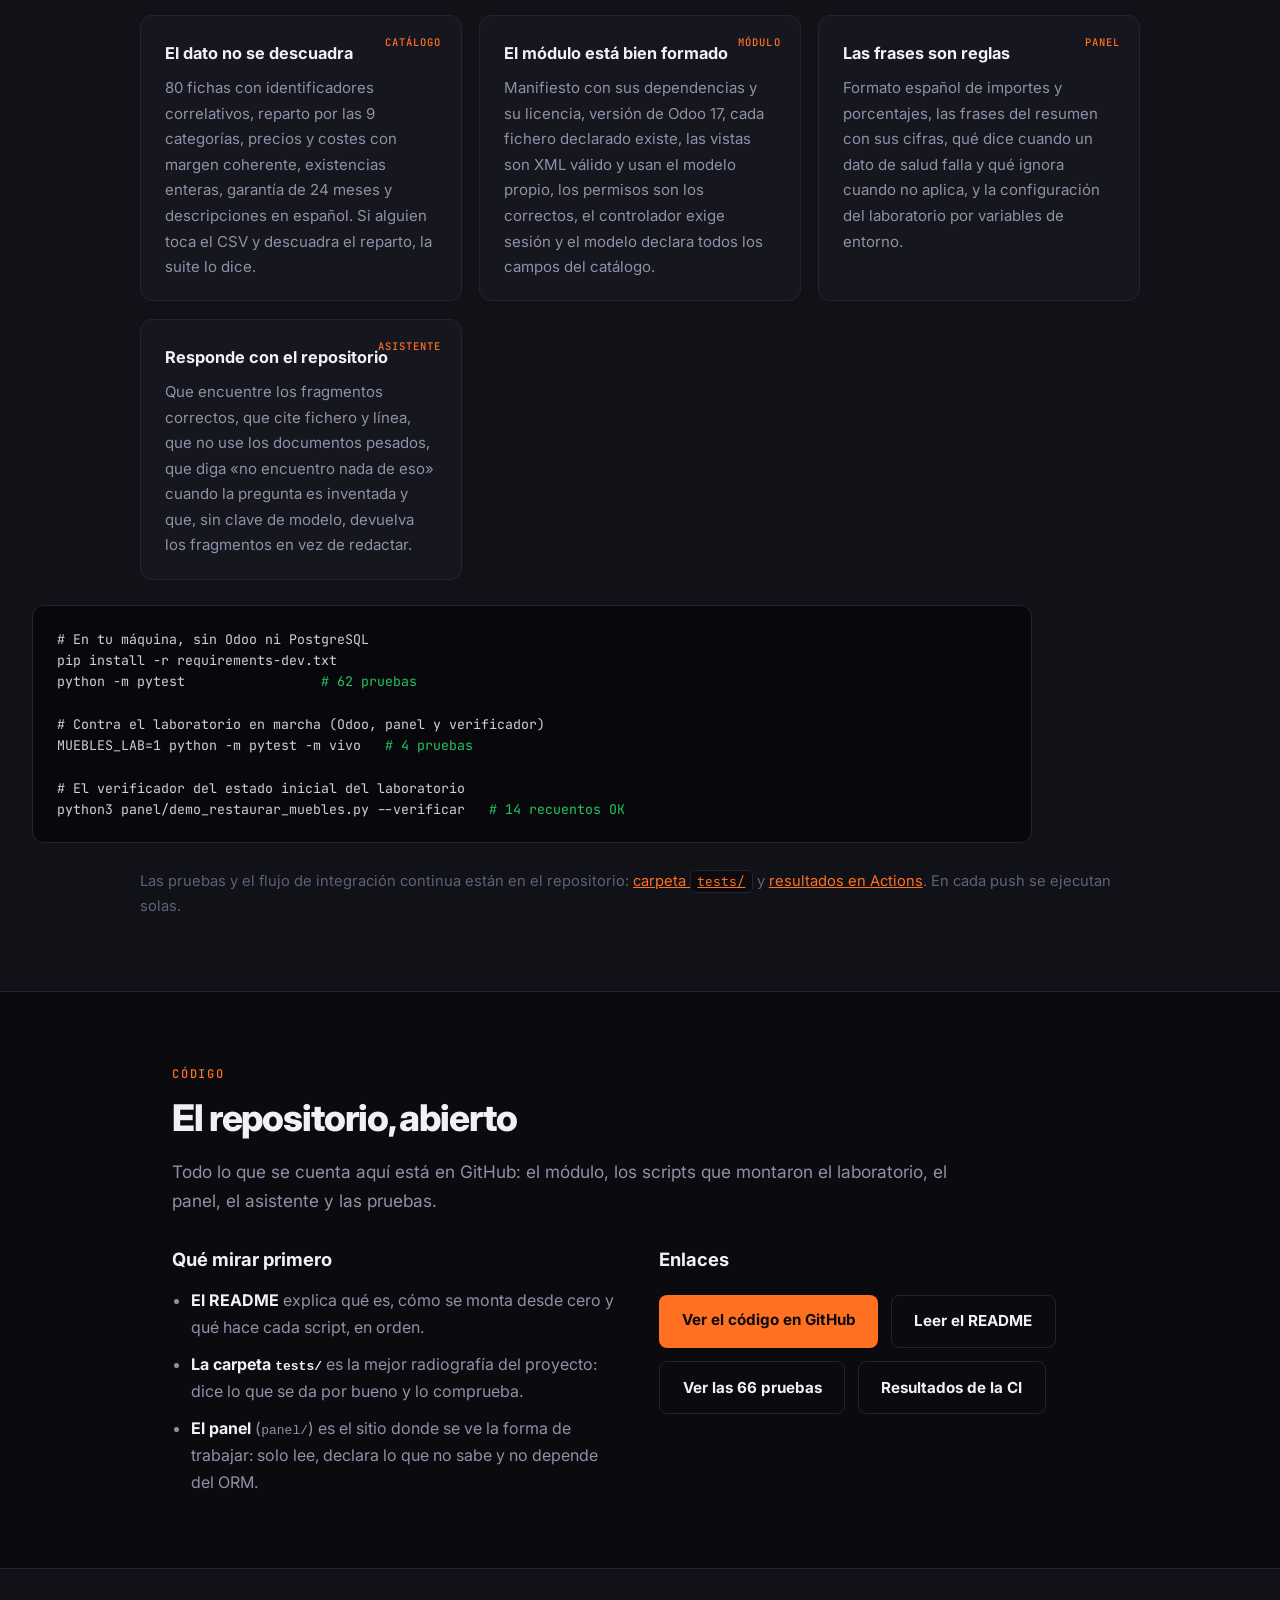
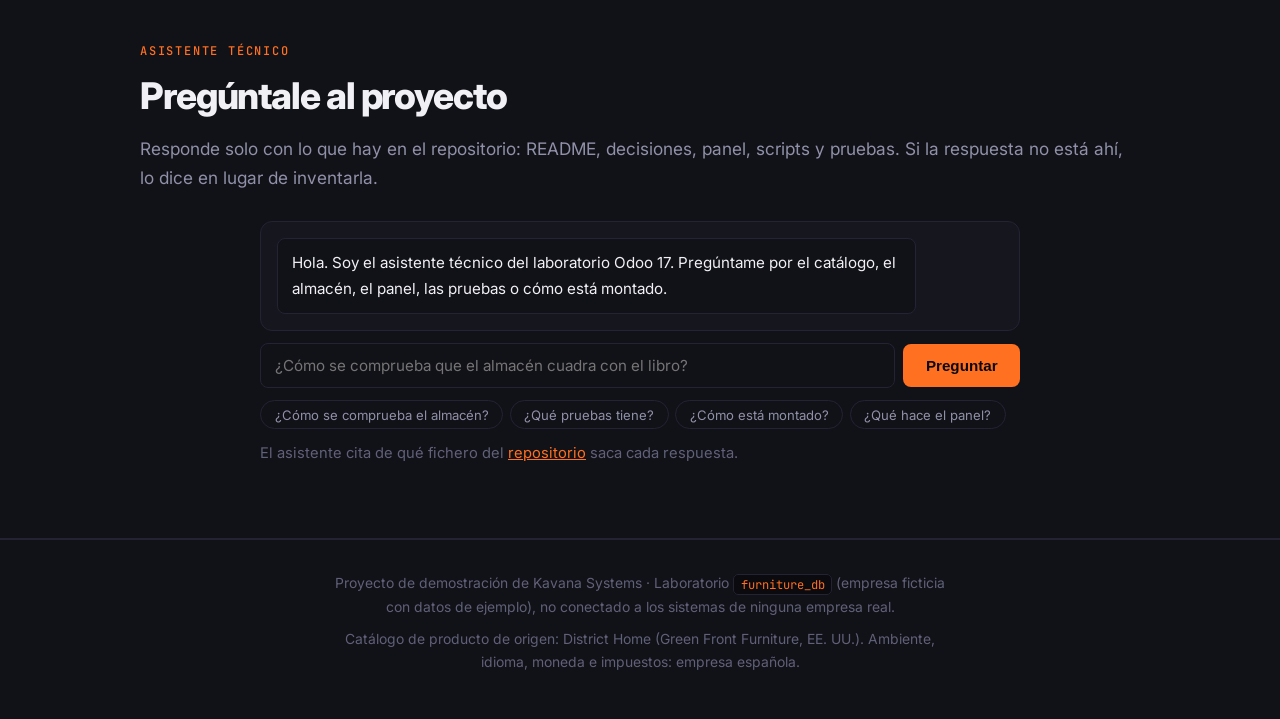
==== commit cc8f5b38: "Actualizar landing y README: enfocar en capacidad técnica verificable (Odoo 17 lab agnóstico) en lug" ====
--- a/landing/index.html
+++ b/landing/index.html
@@ -3,8 +3,8 @@
 <head>
 <meta charset="UTF-8">
 <meta name="viewport" content="width=device-width, initial-scale=1.0">
-<title>Muebles del Hogar S.L. · Laboratorio Odoo 17 (demostración técnica)</title>
-<meta name="description" content="Proyecto de demostración: una empresa española ficticia de muebles montada sobre Odoo 17 — catálogo de 80 piezas, almacén que cuadra con el libro, tienda publicada, panel del día y botón para restaurar el laboratorio.">
+<title>Laboratorio Odoo 17 · Kavana Systems (demostración técnica)</title>
+<meta name="description" content="Proyecto de demostración: laboratorio Odoo 17 completo que muestra capacidad de montar un ERP desde cero, crear asistente técnico IA que busca en docs reales, y mantener tests verificables. El mueble es solo el ejemplo concreto; la arquitectura es agnóstica.">
 <link rel="preconnect" href="https://fonts.googleapis.com">
 <link rel="preconnect" href="https://fonts.gstatic.com" crossorigin>
 <link href="https://fonts.googleapis.com/css2?family=Inter:wght@300;400;500;600;700;800;900&family=JetBrains+Mono:wght@400;500&display=swap" rel="stylesheet">
@@ -35,37 +35,51 @@
 
 <section class="hero">
   <div class="hero-inner">
-    <p class="badge">Proyecto de demostración · empresa ficticia · no conectado a sistemas reales</p>
-    <h1>Una empresa española de muebles montada entera sobre Odoo 17, con panel del día y botón para devolverla a cero</h1>
-    <p class="sub">Catálogo de 80 muebles, almacén que cuadra con el libro, tienda publicada en español y euros, pedidos, compras y un panel que cada mañana dice qué necesita decisión. Todo sobre un laboratorio aislado (<code>furniture_db</code>) con datos de ejemplo declarados como tales, y con la restauración probada de verdad: un clic y el laboratorio vuelve a su estado inicial.</p>
+    <p class="badge">Laboratorio verificable · datos de ejemplo · no conectado a sistemas reales</p>
+    <h1>Laboratorio Odoo 17 completo que demuestra capacidad de montar un ERP desde cero, crear asistente técnico IA verificable y mantener tests automáticos</h1>
+    <p class="sub">Architettura agnóstica: el mueble es solo el caso de uso concreto. Lo que se demuestra aquí es la capacidad de:</p>
     <div class="hero-cifras">
-      <div class="cifra"><strong>80</strong><span>muebles publicados, con precio, coste, categoría y material</span></div>
-      <div class="cifra"><strong>2.190</strong><span>unidades en almacén, idénticas al respaldo de movimientos</span></div>
-      <div class="cifra"><strong>56 + 11</strong><span>pedidos de venta y de compra, con su almacén detrás</span></div>
-      <div class="cifra"><strong>21 %</strong><span>IVA español en todo; precios y formatos en euros</span></div>
+      <div class="cifra"><strong>Montar</strong><span>Odoo 17 completo desde cero (modelo, vistas, datos de ejemplo, tienda)</span></div>
+      <div class="cifra"><strong>Automatizar</strong><span>con asistente IA que busca en docs reales (no inventa)</span></div>
+      <div class="cifra"><strong>Verificar</strong><span>con 66 pruebas pytest + verificador de 14 recuentos</span></div>
+      <div class="cifra"><strong>Resetear</strong><span>con un clic (panel del día) o cada 30 min (servidor)</span></div>
     </div>
   </div>
 </section>
 
 <section id="proyecto" class="seccion">
-  <span class="sl">El proyecto</span>
+  <span class="sl">Proyecto</span>
   <h2>Qué es y por qué se ha hecho</h2>
   <div class="dos-columnas">
     <div>
       <h3>Qué es</h3>
-      <p>Un laboratorio de <strong>Odoo 17</strong> que simula una empresa de muebles de hogar completa: catálogo propio, clientes y proveedores del sector, almacén con movimiento trazado, pedidos de venta y de compra, tienda online y un <strong>panel del día</strong> con botón para restaurarlo todo.</p>
-      <p>La empresa es ficticia: <strong>Muebles del Hogar S.L.</strong>, con sede en Castelló de la Plana y NIF de laboratorio. Los datos son de ejemplo y así se declara aquí y en el propio panel. No hay ningún dato de ninguna empresa real detrás.</p>
-      <p>El catálogo de producto sí es real en su origen: las 80 piezas se extrajeron de <strong>District Home</strong> (Green Front Furniture, EE. UU.) con su precio, su fotografía y su ficha original, de la que se dedujeron material y estilo. El laboratorio, en cambio, está ambientado como empresa española: nombres de mueble, categorías, descripciones, moneda e impuestos en español. Ese traslado se cuenta aquí porque es parte del trabajo, no un detalle escondido.</p>
+      <p>Un <strong>laboratorio Odoo 17 verificable</strong> que incluye:</p>
+      <ul>
+        <li>Módulo propio <code>furniture.product</code> con 80 productos de ejemplo</li>
+        <li>Tienda online publicada y coherente con el catálogo</li>
+        <li>Almacén con movimiento trazado que cuadra con el libro</li>
+        <li>Panel del día (servicio propio, solo lectura) que muestra qué necesita decisión hoy</li>
+        <li>Asistente técnico IA que responde solo con lo que hay en el repositorio (README, tests, panel, scripts)</li>
+        <li>Tests automatizados: 66 pytest + verificador de 14 recuentos</li>
+        <li>Mecanismo de reset automático cada 30 minutos + botón manual en el panel</li>
+      </ul>
+      <p><strong>Importante:</strong> el mueble de hogar es solo el ejemplo concreto elegido. La arquitectura, los patrones y las demostraciones técnicas son completamente agnósticas y aplicables a cualquier dominio (industrial, logístico, servicios, etc.).</p>
     </div>
     <div>
       <h3>Por qué se ha hecho</h3>
-      <p>Para demostrar <strong>capacidad real de montar un ERP de empresa</strong> —y no una maqueta— con criterio de ingeniería: datos que cuadran entre pantallas, automatizaciones que se pueden reejecutar y un entorno que se puede romper probando porque vuelve solo a su sitio.</p>
-      <p>Tres reglas se sostienen en todo el proyecto:</p>
+      <p>Para demostrar <strong>capacidad real de montar un ERP de empresa</strong> —y no una maqueta— con criterio de ingeniería:</p>
       <ul>
-        <li><strong>Si no cuadra, no se tapa.</strong> El almacén no se «ajusta» a ojo: cada unidad de las 2.190 está respaldada por un movimiento, y la diferencia con el libro se verifica a cero.</li>
-        <li><strong>Lo que no se sabe, se dice.</strong> El panel separa lo que calcula con reglas de lo que redactaría un modelo de IA; sin clave de modelo, lo declara en vez de aparentar que ha pensado.</li>
-        <li><strong>Nada se promete sin prueba.</strong> Cada afirmación de esta página se puede comprobar en el propio laboratorio mientras lo visitas.</li>
+        <li><strong>Datos que cuadran:</strong> el almacén no se "ajusta" a ojo; cada unidad está respaldada por un movimiento trazado</li>
+        <li><strong>IA honesta:</strong> el asistente nunca inventa; si no hay datos o clave de modelo, lo dice explícitamente</li>
+        <li><strong>Todo verificable:</strong> cada afirmación puede comprobarse en el laboratorio o ejecutando los tests</li>
+        <li><strong>Entorno aislado y reseteable:</strong> puedes trastear sin miedo porque vuelve solo a su estado inicial</li>
       </ul>
+      <p>Tres reglas sostienen todo el proyecto:</p>
+      <ol>
+        <li><strong>Si no cuadra, no se tapa.</strong> Se busca la causa y se cierra, nunca se ajusta a ojo.</li>
+        <li><strong>Lo que no se sabe, se dice.</strong> El panel y el asistente declaran sus límites en vez de aparentar.</li>
+        <li><strong>Nada se promete sin prueba.</strong> Cada claim tiene una verificación asociada (test, consulta, o documentación).</li>
+      </ol>
     </div>
   </div>
 </section>
@@ -106,18 +120,19 @@
 <section id="construido" class="seccion">
   <span class="sl">Lo construido</span>
   <h2>Qué hay dentro, y en qué estado</h2>
-  <p class="intro">Diez piezas con su estado real: <strong>VERIFICADO</strong> significa que hay una comprobación hecha y citada, no una intención.</p>
+  <p class="intro">Diez componentes con su estado real: <strong>VERIFICADO</strong> significa que hay una comprobación hecha y citada, no una intención.</p>
   <div class="grid">
-    <div class="ficha"><span class="etiqueta">CATÁLOGO</span><h4>80 muebles coherentes</h4><p>Del sofá al espejo, con precio, coste, categoría, material, estilo, garantía, descripción e imagen. Los tres catálogos muestran lo mismo.</p><span class="estado">VERIFICADO</span></div>
-    <div class="ficha"><span class="etiqueta">TIENDA</span><h4>Escaparate publicable</h4><p>Tienda online en español, con nueve secciones propias (sofás, comedor, dormitorio, recibidores…), precios en euros y ficha de producto con su fotografía.</p><span class="estado">VERIFICADO</span></div>
-    <div class="ficha"><span class="etiqueta">ALMACÉN</span><h4>Existencias cuadradas</h4><p>2.190 unidades respaldadas al 100 % por movimientos trazados. Cuando hubo un descuadre de 11 unidades, se buscó la causa y se cerró: no se ajustó a ojo.</p><span class="estado">VERIFICADO</span></div>
+    <div class="ficha"><span class="etiqueta">MODELO</span><h4>Catálogo coherente</h4><p>80 productos con identificadores correlativos, precio, coste, categoría, material, estilo, garantía y descripción. Los tres catálogos (propio, estándar, tienda) muestran lo mismo.</p><span class="estado">VERIFICADO</span></div>
+    <div class="ficha"><span class="etiqueta">TIENDA</span><h4>Escaparate publicable</h4><p>Tienda online en español, con nueve secciones propias, precios en euros y ficha de producto con su fotografía.</p><span class="estado">VERIFICADO</span></div>
+    <div class="ficha"><span class="etiqueta">ALMACÉN</span><h4>Existencias cuadradas</h4><p>2.190 unidades respaldadas al 100 % por movimientos trazados. Cuando hubo un descuadre, se buscó la causa y se cerró: no se ajustó a ojo.</p><span class="estado">VERIFICADO</span></div>
     <div class="ficha"><span class="etiqueta">VENTAS</span><h4>Pedidos y compras con historia</h4><p>56 pedidos de venta (37 confirmados y 19 presupuestos), 11 pedidos de compra, 48 albaranes y un almacén con entregas hechas, listas y recepciones pendientes.</p><span class="estado">VERIFICADO</span></div>
     <div class="ficha"><span class="etiqueta">ESPAÑOL</span><h4>Idioma, moneda e impuestos</h4><p>Español cargado y por defecto, euro como única moneda, IVA del 21 % aplicado a productos, pedidos y compras, y empresa con dirección y NIF de laboratorio.</p><span class="estado">VERIFICADO</span></div>
     <div class="ficha"><span class="etiqueta">LIMPIEZA</span><h4>Sin restos de la demo</h4><p>Retirado el catálogo genérico y sus facturas, renombrados los socios heredados, sustituidas las categorías de la demo y pasadas a español las oportunidades y actividades.</p><span class="estado">VERIFICADO</span></div>
-    <div class="ficha"><span class="etiqueta">PANEL</span><h4>Panel del día</h4><p>Cifras, lo que pide atención y salud del dato. Entre sus comprobaciones va que el almacén cuadre y que todos los pedidos apunten al catálogo real.</p><span class="estado">VERIFICADO</span></div>
-    <div class="ficha"><span class="etiqueta">IA</span><h4>IA declarada, no simulada</h4><p>La redacción por modelo está preparada y se precomputa aparte. Si no hay clave, el panel lo dice: las frases que ves son reglas explícitas. Ninguna caja negra.</p><span class="estado">VERIFICADO</span></div>
+    <div class="ficha"><span class="etiqueta">PANEL</span><h4>Panel del día</h4><p>Servicio propio que lee directamente por SQL (sin ORM), muestra cifras, lo que pide atención y salud del dato. Incluye botón de reinicio para administradores.</p><span class="estado">VERIFICADO</span></div>
+    <div class="ficha"><span class="etiqueta">IA</span><h4>Asistente técnico declarada</h4><p>Busca en los documentos reales del proyecto (README, tests, panel, scripts). Si no hay clave de modelo, devuelve fragmentos exactos en vez de redactar. Nunca inventa.</p><span class="estado">VERIFICADO</span></div>
+    <div class="ficha"><span class="etiqueta">TESTS</span><h4>Suite verificable</h4><p>66 pruebas pytest (62 sin Odoo/PostgreSQL, 4 contra el laboratorio en marcha). Plus: verificador de 14 recuentos contra el estado inicial.</p><span class="estado">VERIFICADO</span></div>
     <div class="ficha"><span class="etiqueta">REINICIO</span><h4>Botón para dejarlo como nuevo</h4><p>El panel puede devolver el laboratorio a su estado inicial desde una instantánea canónica. Exige sesión de administrador y tiene tres minutos de espera entre reinicios.</p><span class="estado">VERIFICADO</span></div>
-    <div class="ficha"><span class="etiqueta">RESTAURAR</span><h4>Restauración probada de verdad</h4><p>No basta con el botón: se paró Odoo, se rehízo la base, se cargó la instantánea y se arrancó. El manifiesto de 14 recuentos salió en verde y el almacén siguió cuadrando.</p><span class="estado">VERIFICADO</span></div>
+    <div class="ficha"><span class="etiqueta">RESTAURAR</span><h4>Restauración probada de verdad</h4><p>No basta con el botón: se paró Odoo, se rehizo la base, se cargó la instantánea y se arrancó. El manifiesto de 14 recuentos salió en verde y el almacén siguió cuadrando.</p><span class="estado">VERIFICADO</span></div>
   </div>
 </section>
 
@@ -296,7 +311,7 @@
   <p class="intro">Responde solo con lo que hay en el repositorio: README, decisiones, panel, scripts y pruebas. Si la respuesta no está ahí, lo dice en lugar de inventarla.</p>
   <div class="chat">
     <div class="chat-log" id="chat-log">
-      <div class="chat-msg bot">Hola. Soy el asistente técnico del laboratorio de muebles. Pregúntame por el catálogo, el almacén, el panel, las pruebas o cómo está montado.</div>
+      <div class="chat-msg bot">Hola. Soy el asistente técnico del laboratorio Odoo 17. Pregúntame por el catálogo, el almacén, el panel, las pruebas o cómo está montado.</div>
     </div>
     <form class="chat-form" id="chat-form">
       <label class="sr" for="chat-input">Tu pregunta</label>
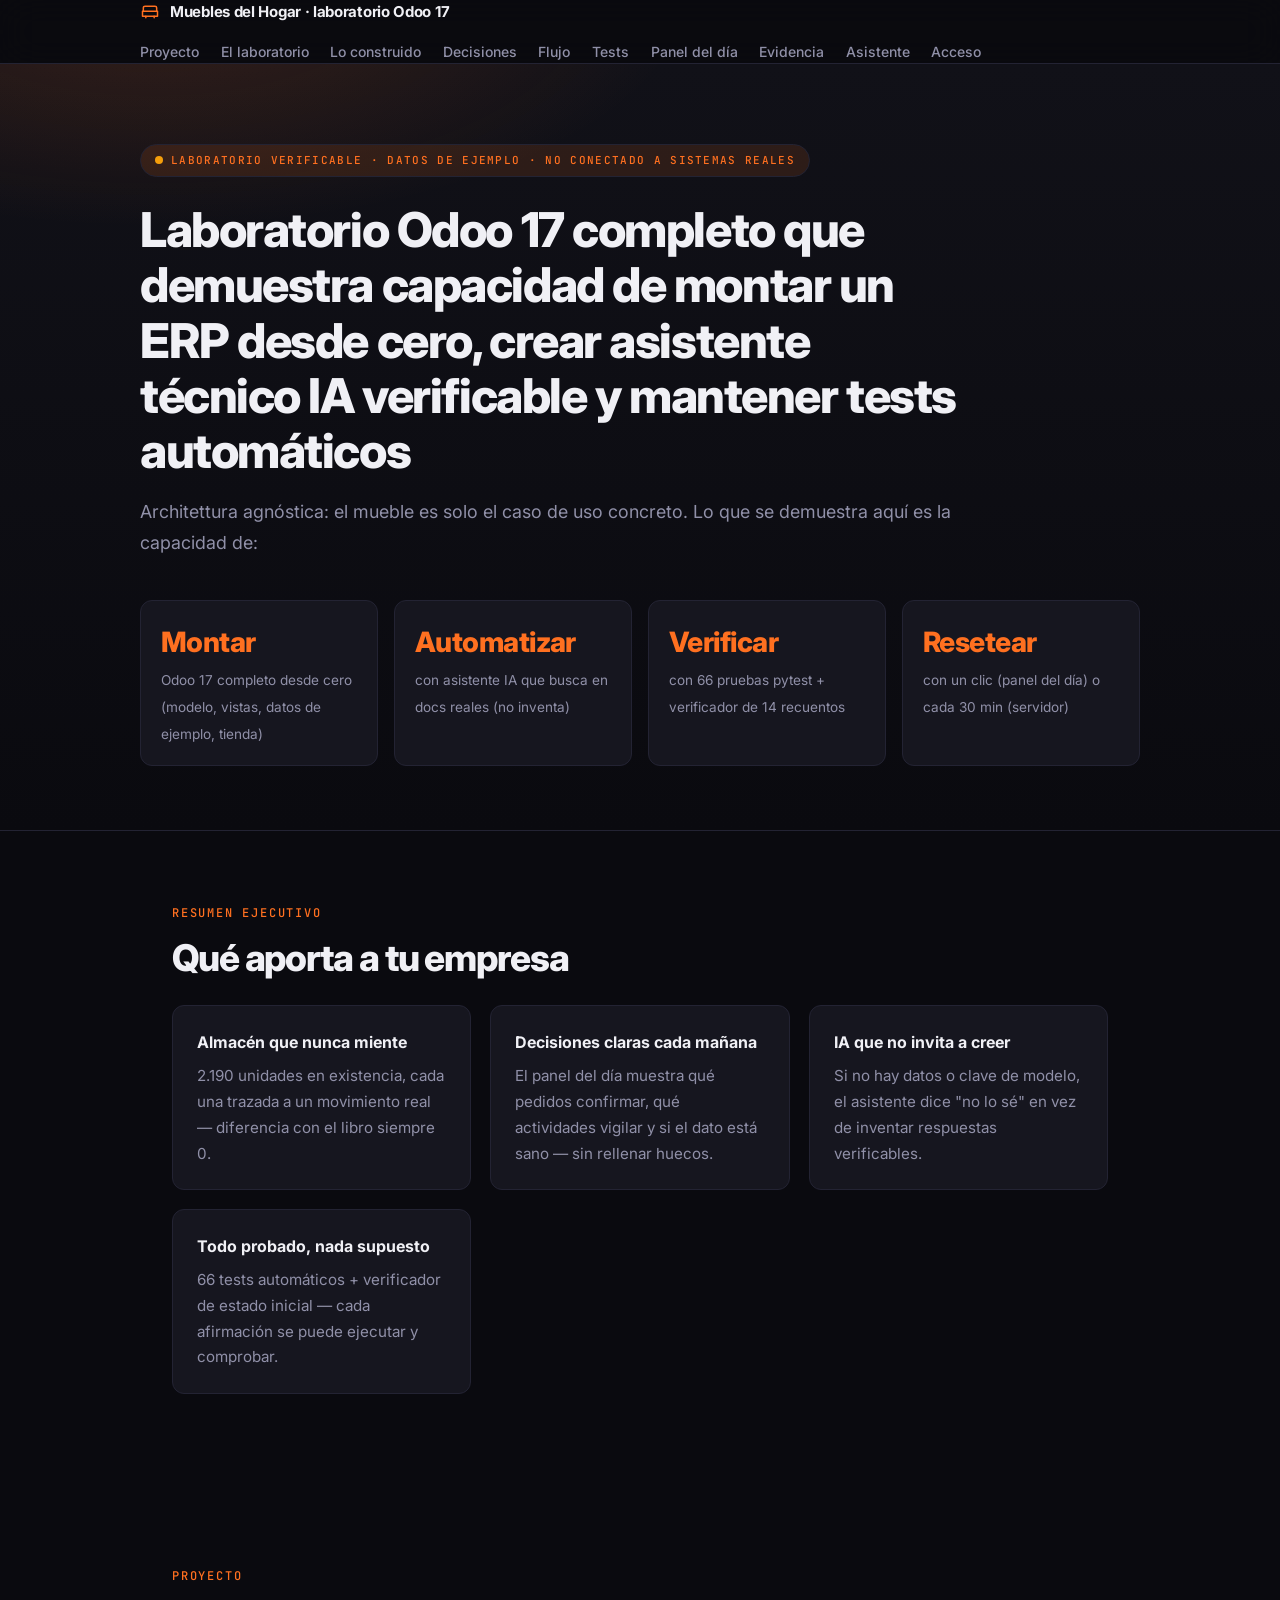
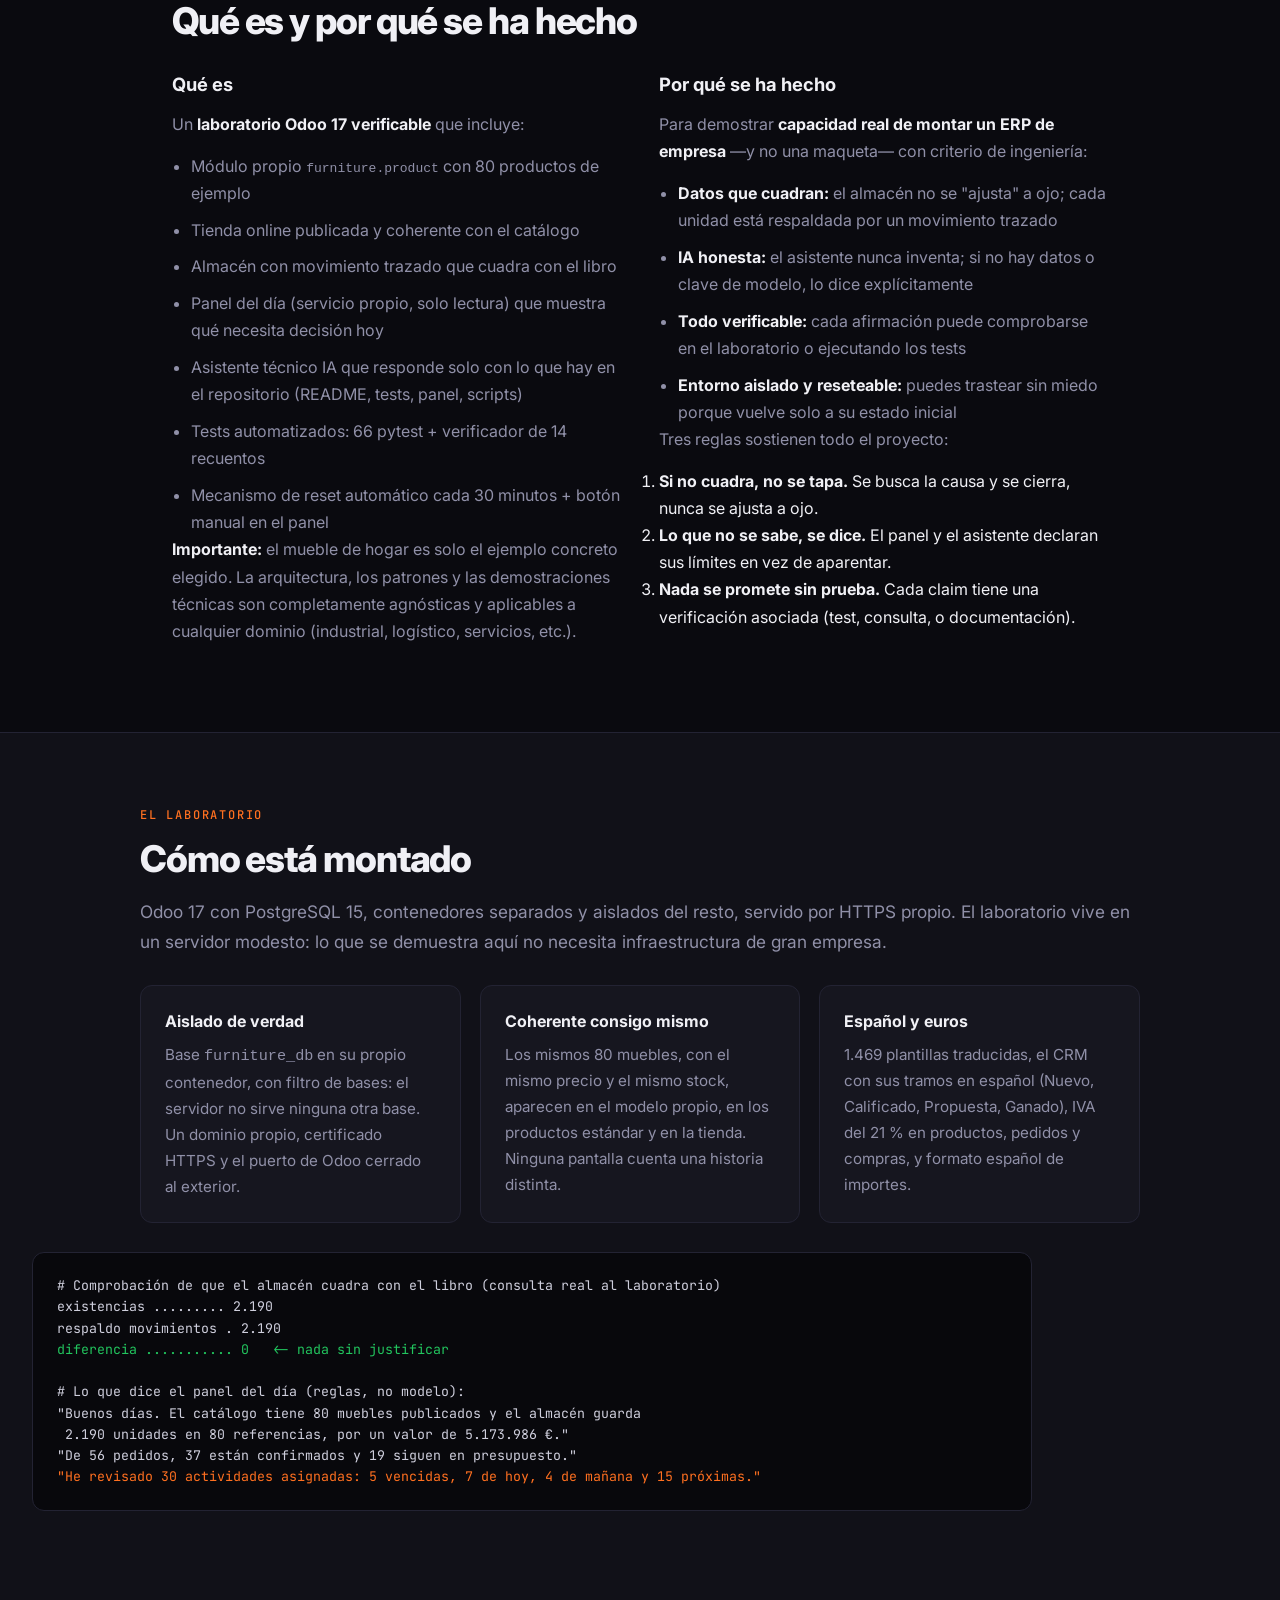
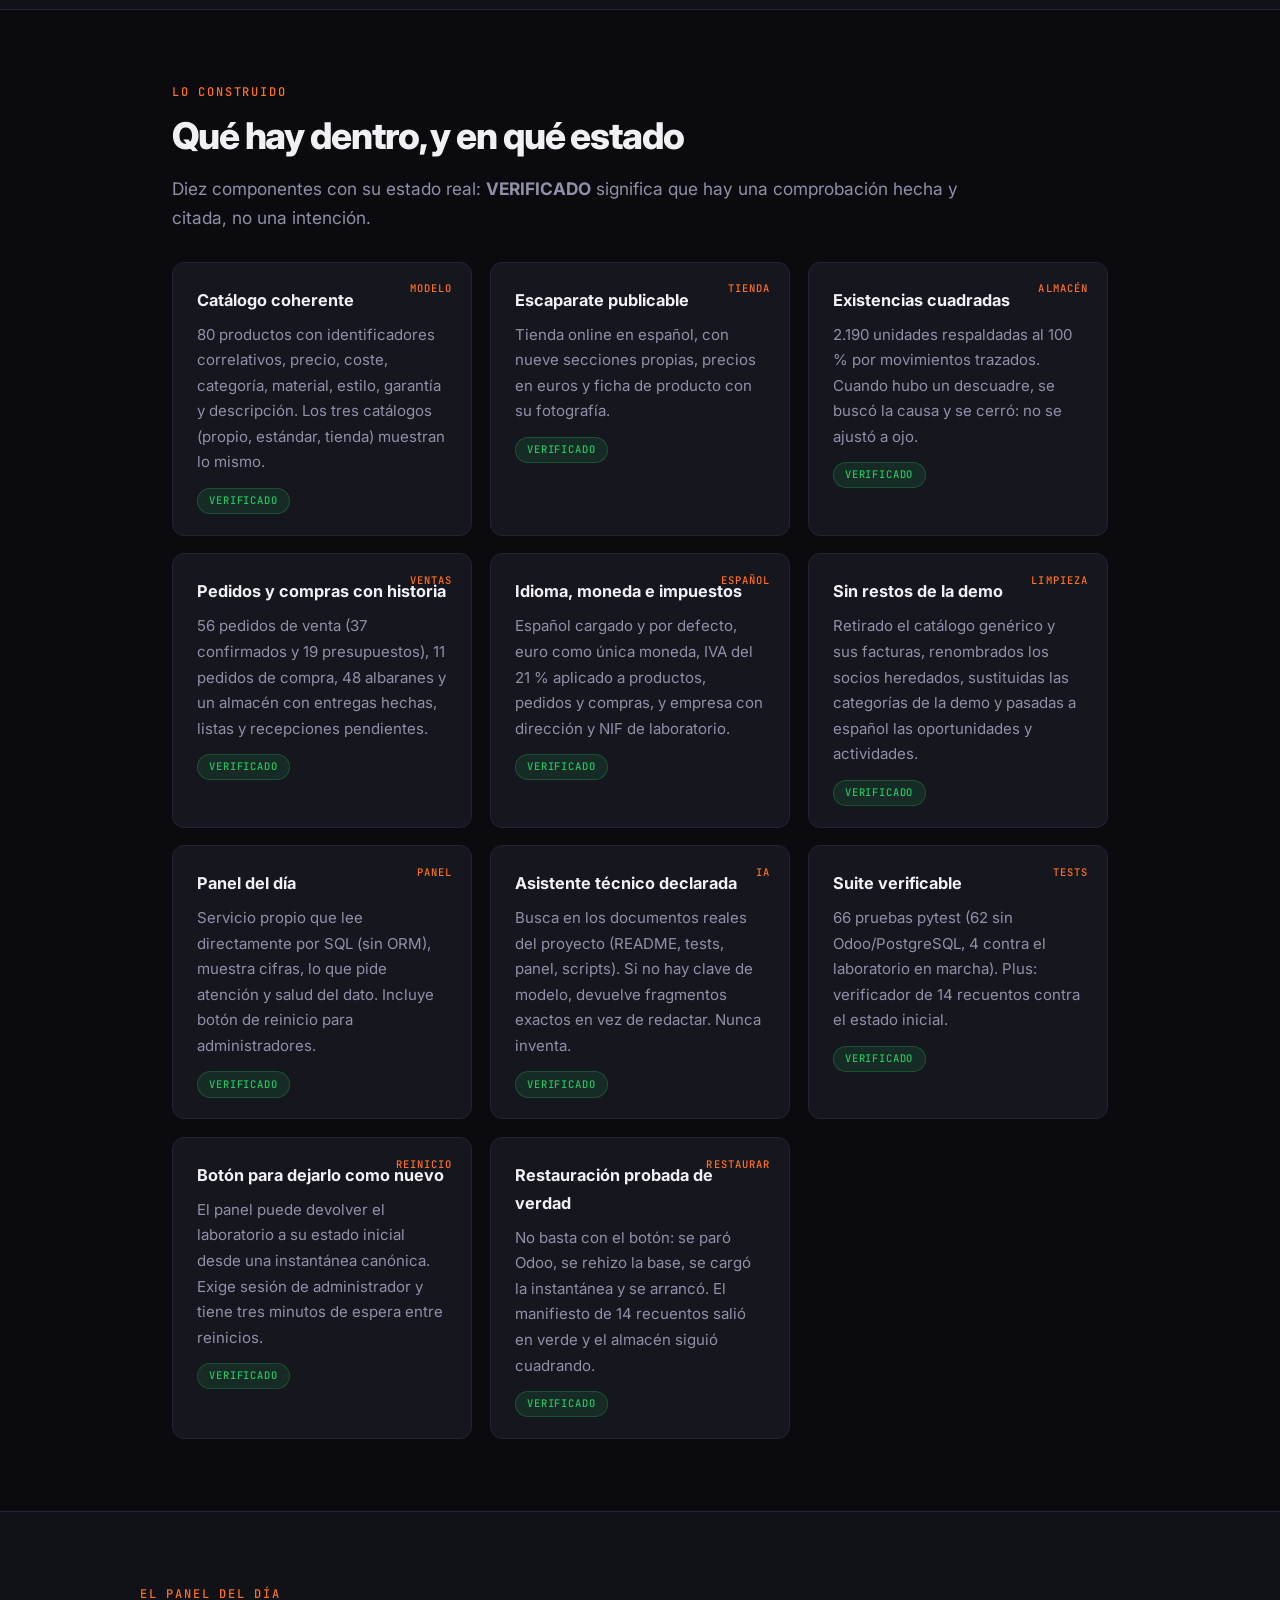
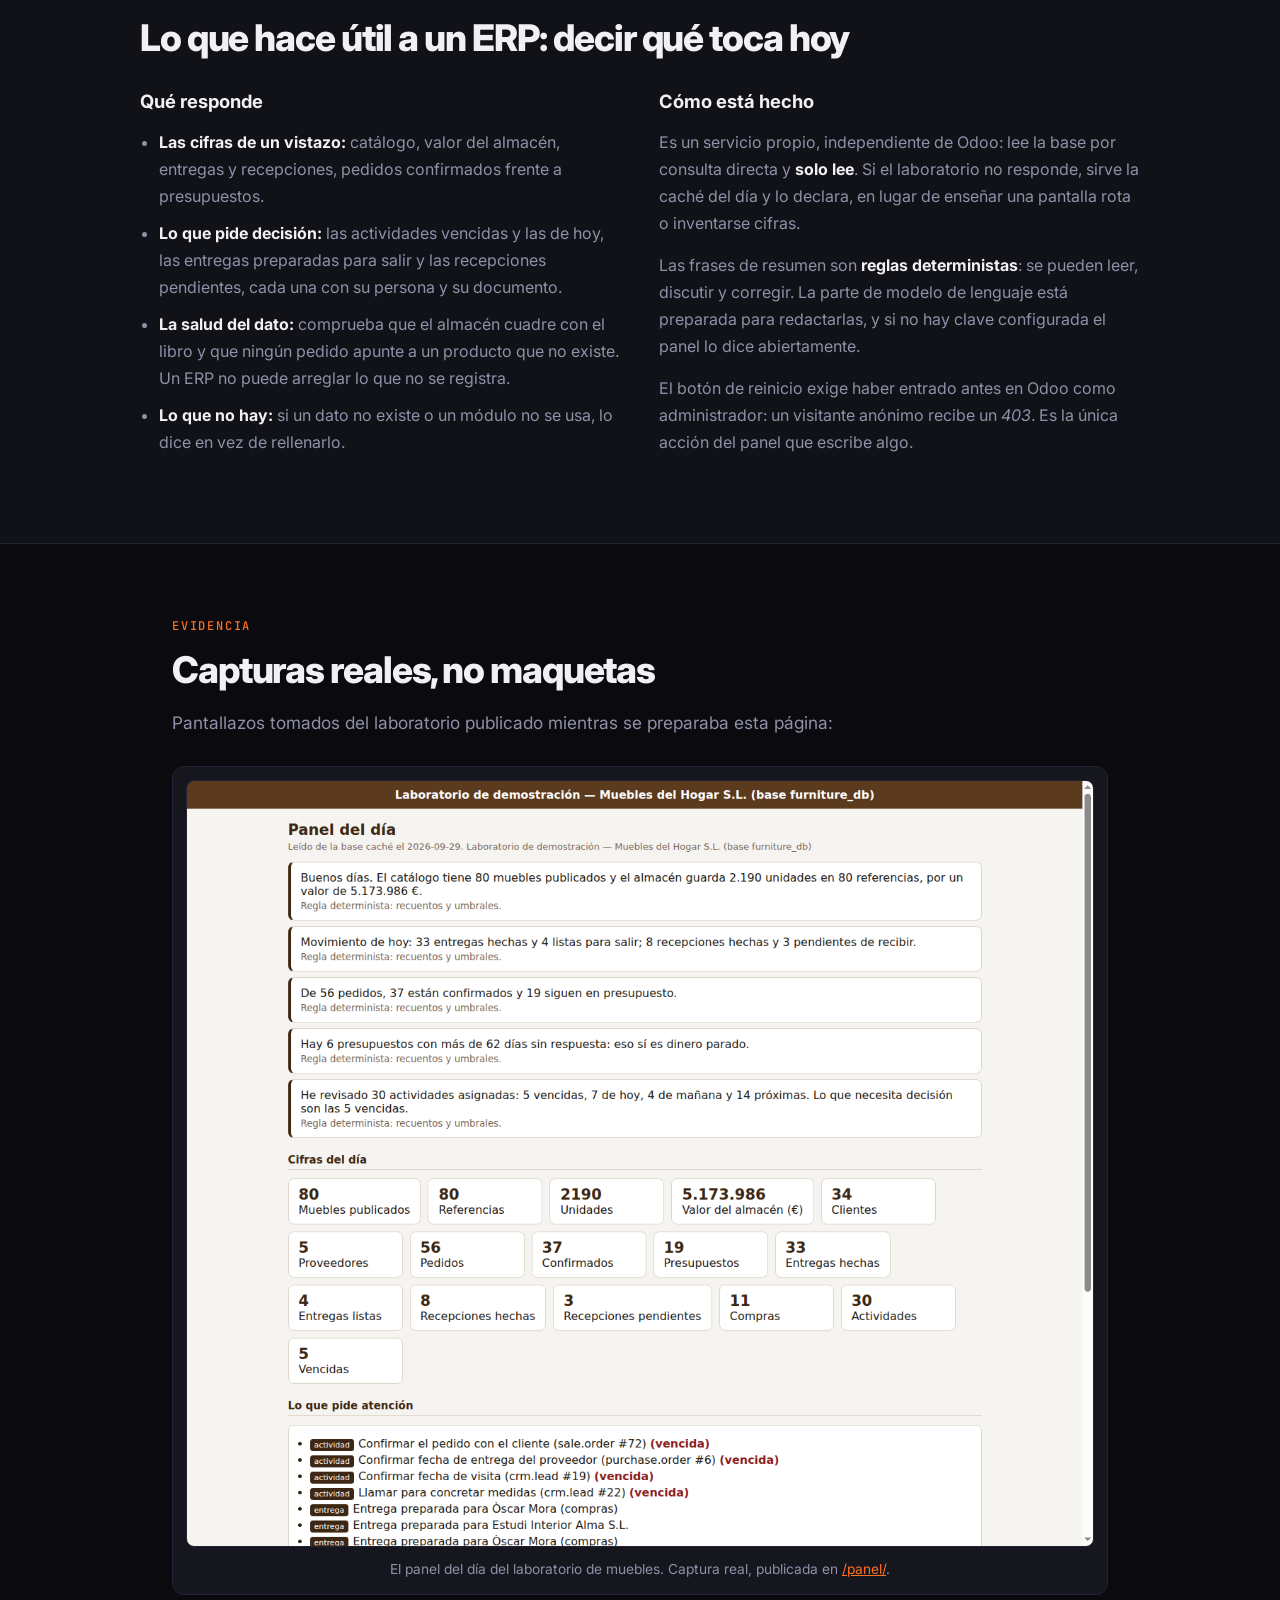
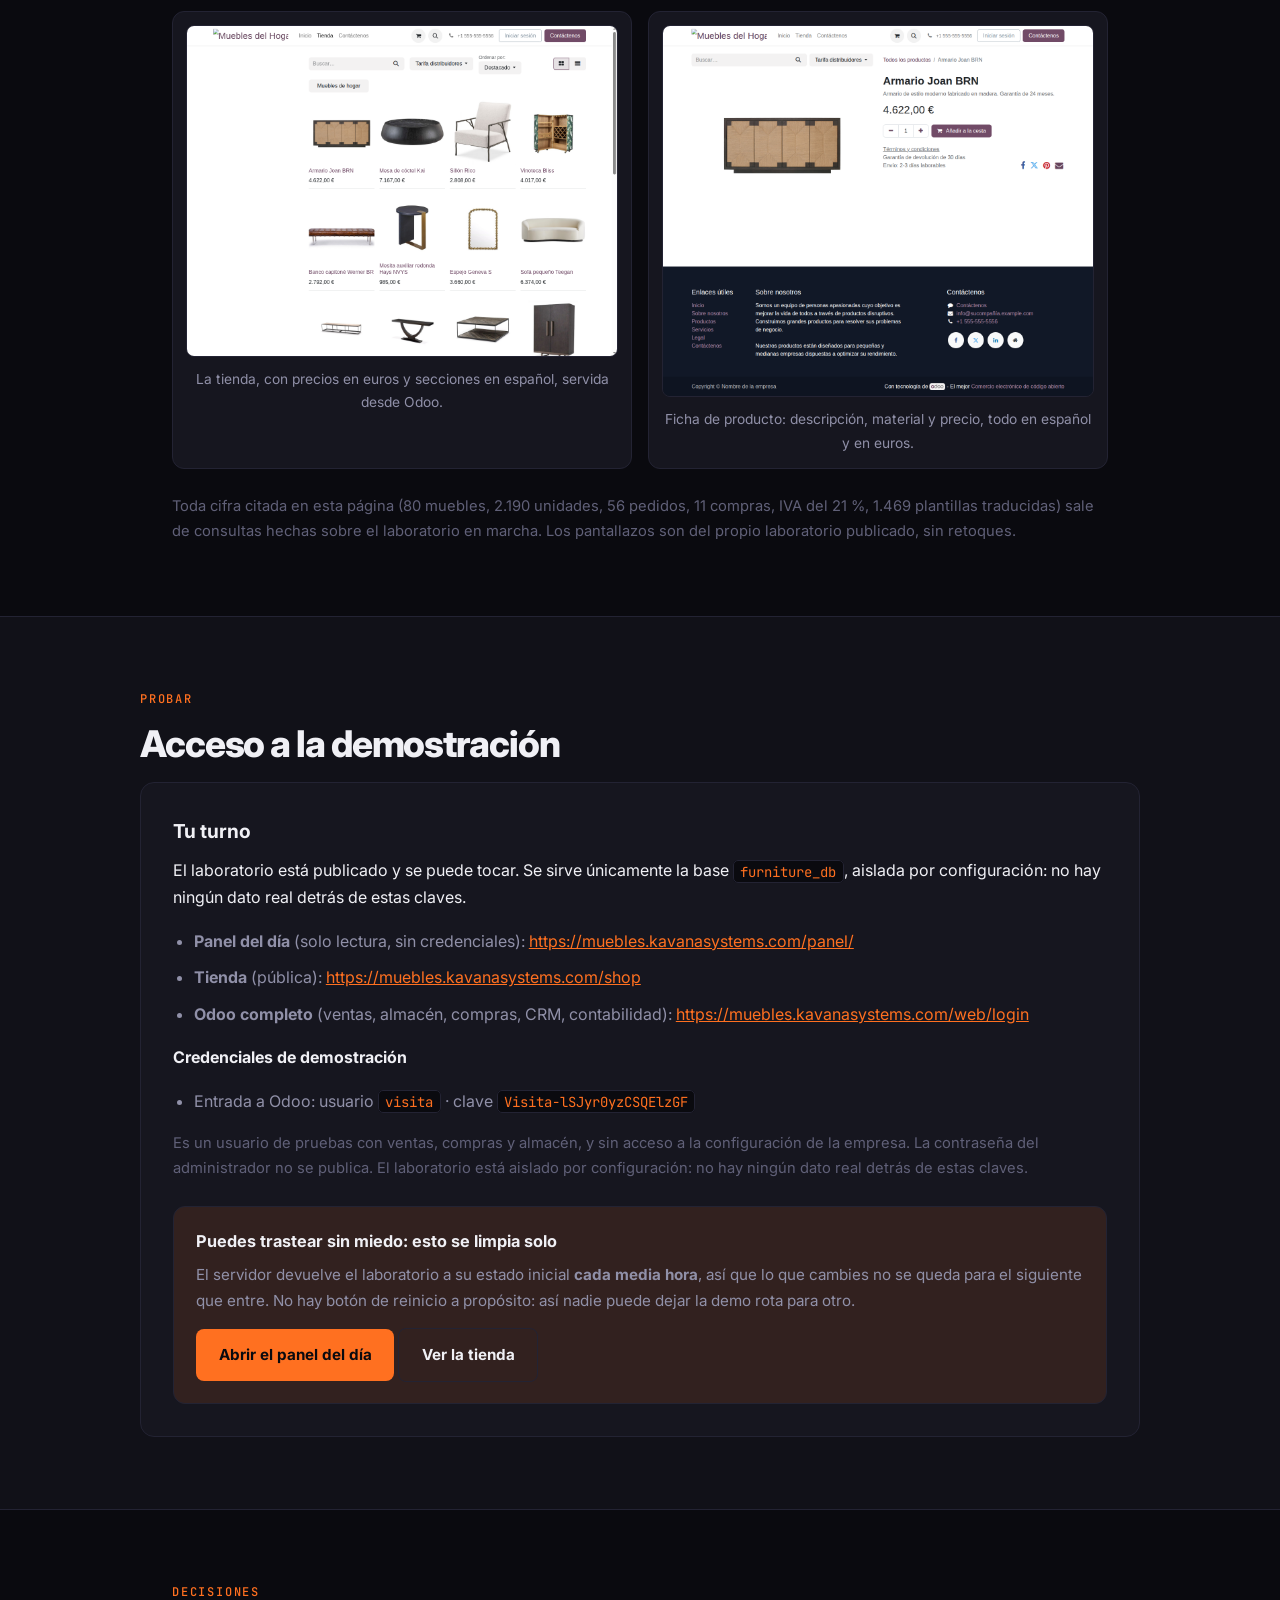
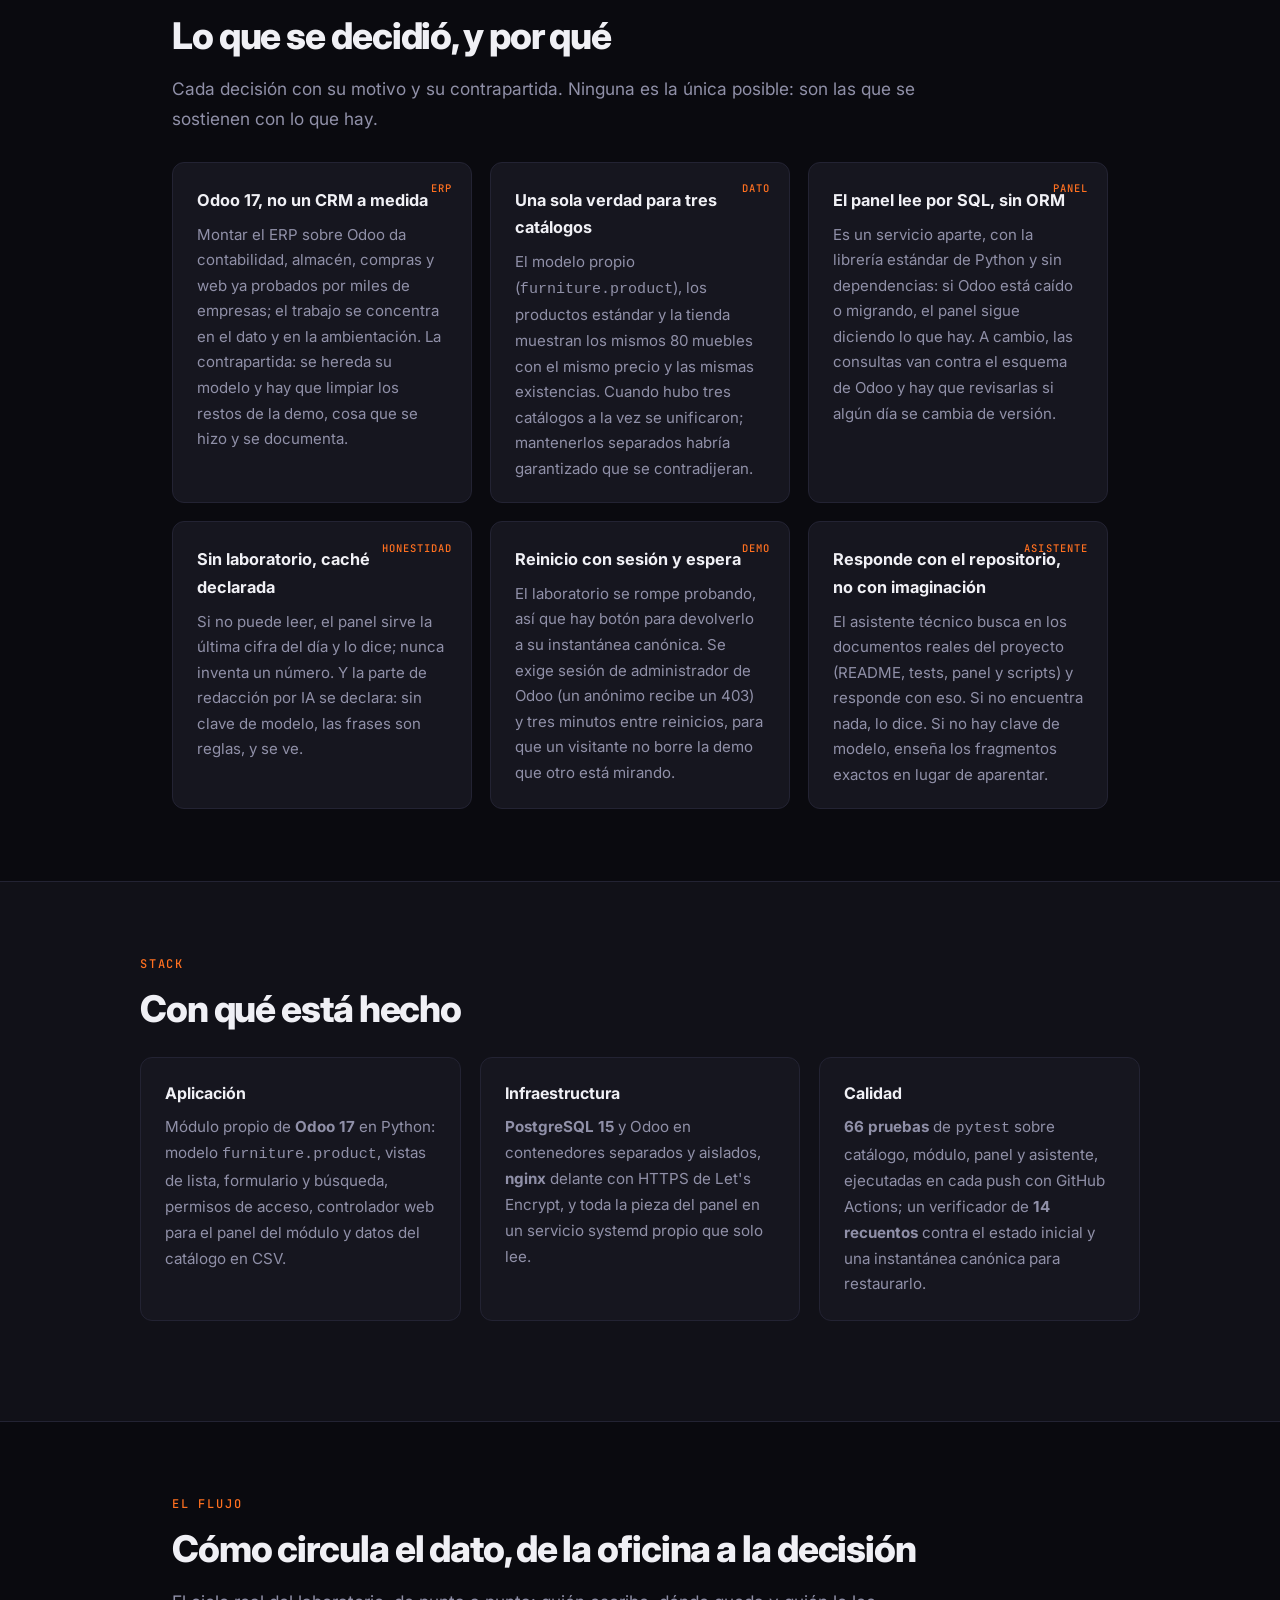
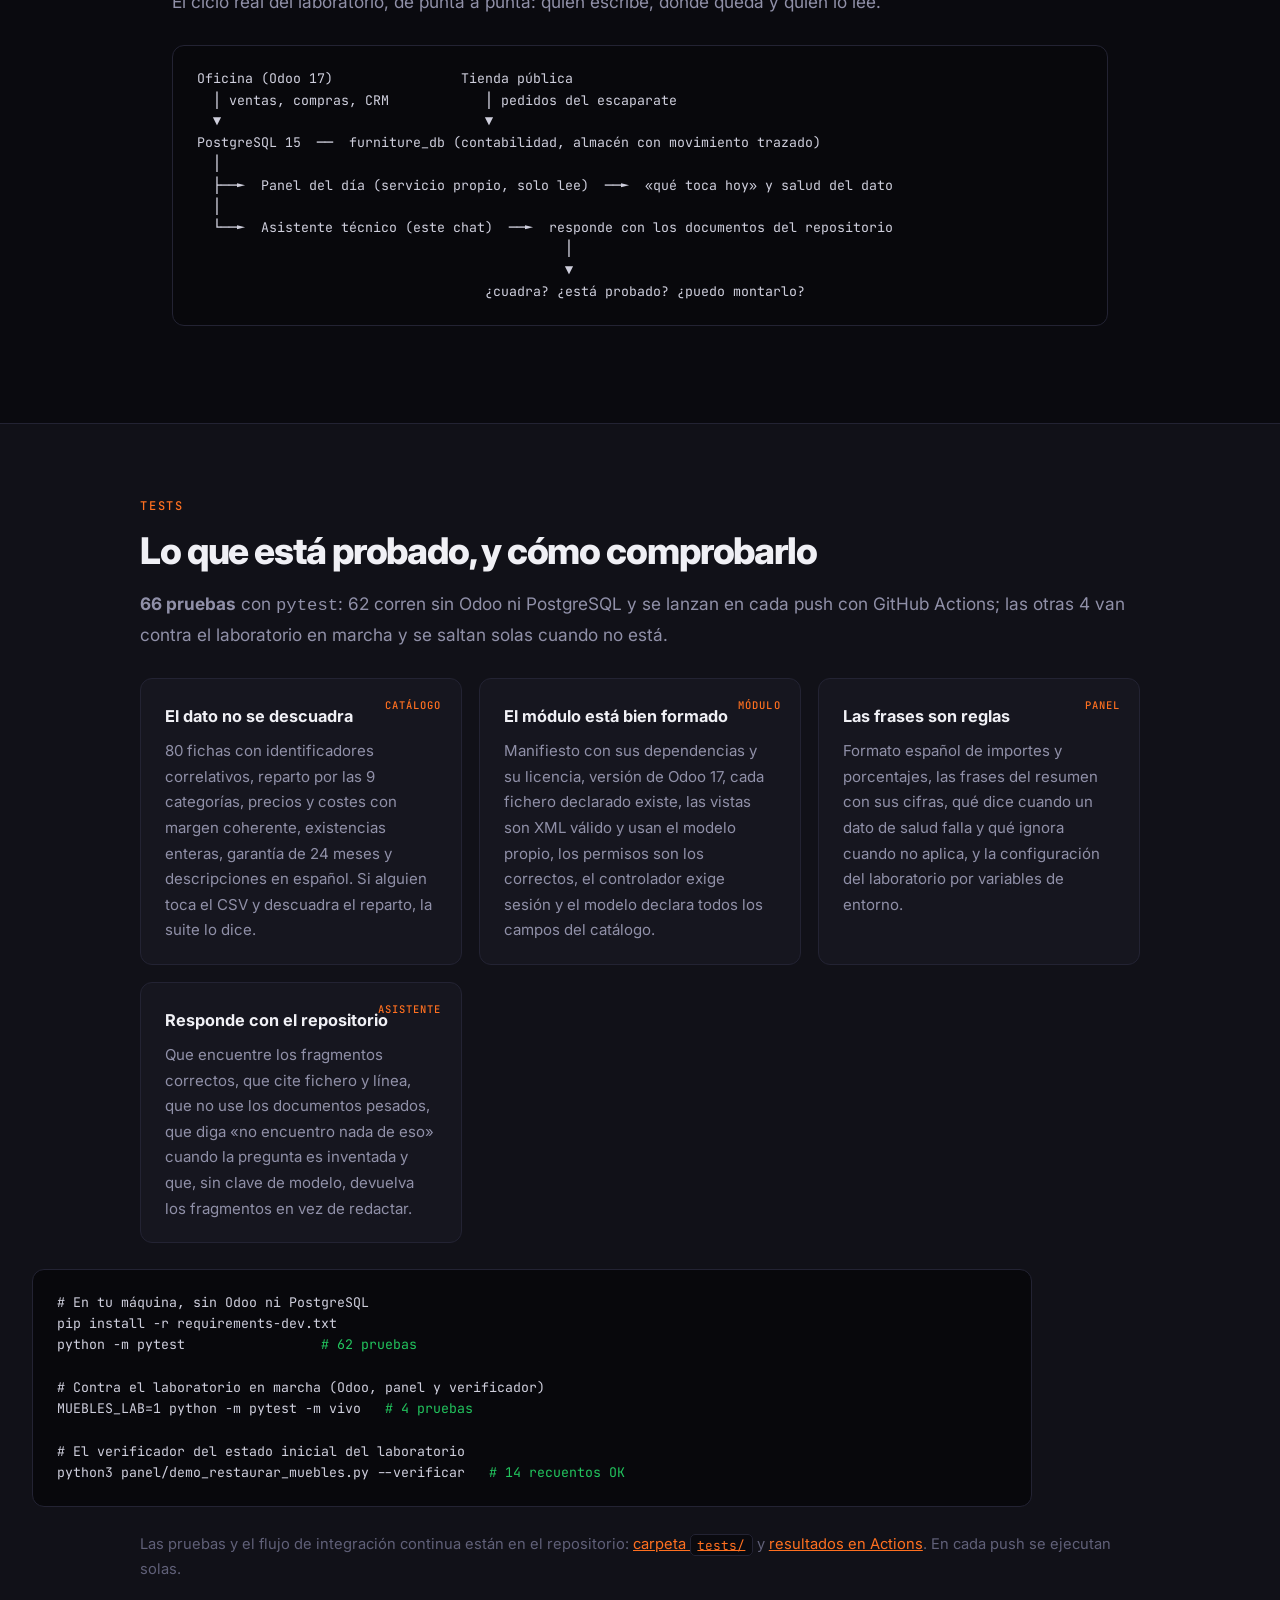
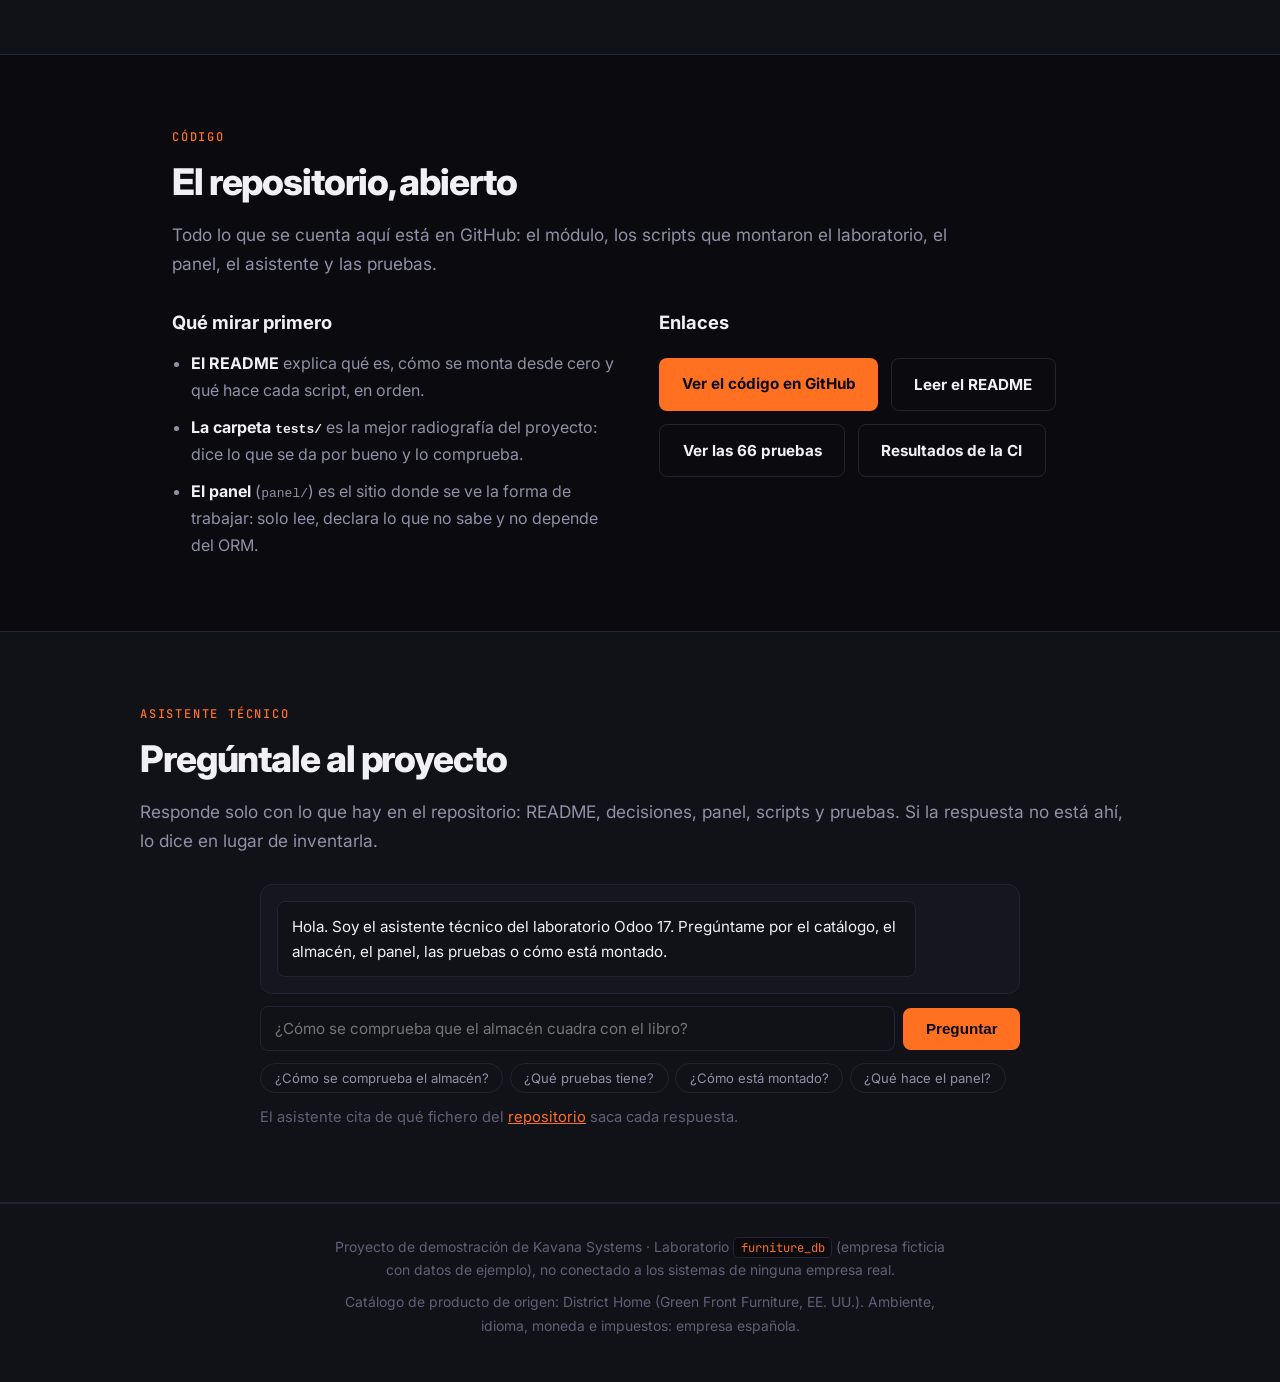
==== commit e8902af1: "Add executive summary section to landing: business-focused benefits block after hero for non-technic" ====
--- a/landing/index.html
+++ b/landing/index.html
@@ -43,6 +43,29 @@
       <div class="cifra"><strong>Automatizar</strong><span>con asistente IA que busca en docs reales (no inventa)</span></div>
       <div class="cifra"><strong>Verificar</strong><span>con 66 pruebas pytest + verificador de 14 recuentos</span></div>
       <div class="cifra"><strong>Resetear</strong><span>con un clic (panel del día) o cada 30 min (servidor)</span></div>
+    </div>
+  </div>
+</section>
+
+<section id="resumen-ejecutivo" class="seccion">
+  <span class="sl">Resumen ejecutivo</span>
+  <h2>Qué aporta a tu empresa</h2>
+  <div class="tres-columnas">
+    <div class="tarjeta">
+      <h4>Almacén que nunca miente</h4>
+      <p>2.190 unidades en existencia, cada una trazada a un movimiento real — diferencia con el libro siempre 0.</p>
+    </div>
+    <div class="tarjeta">
+      <h4>Decisiones claras cada mañana</h4>
+      <p>El panel del día muestra qué pedidos confirmar, qué actividades vigilar y si el dato está sano — sin rellenar huecos.</p>
+    </div>
+    <div class="tarjeta">
+      <h4>IA que no invita a creer</h4>
+      <p>Si no hay datos o clave de modelo, el asistente dice "no lo sé" en vez de inventar respuestas verificables.</p>
+    </div>
+    <div class="tarjeta">
+      <h4>Todo probado, nada supuesto</h4>
+      <p>66 tests automáticos + verificador de estado inicial — cada afirmación se puede ejecutar y comprobar.</p>
     </div>
   </div>
 </section>
